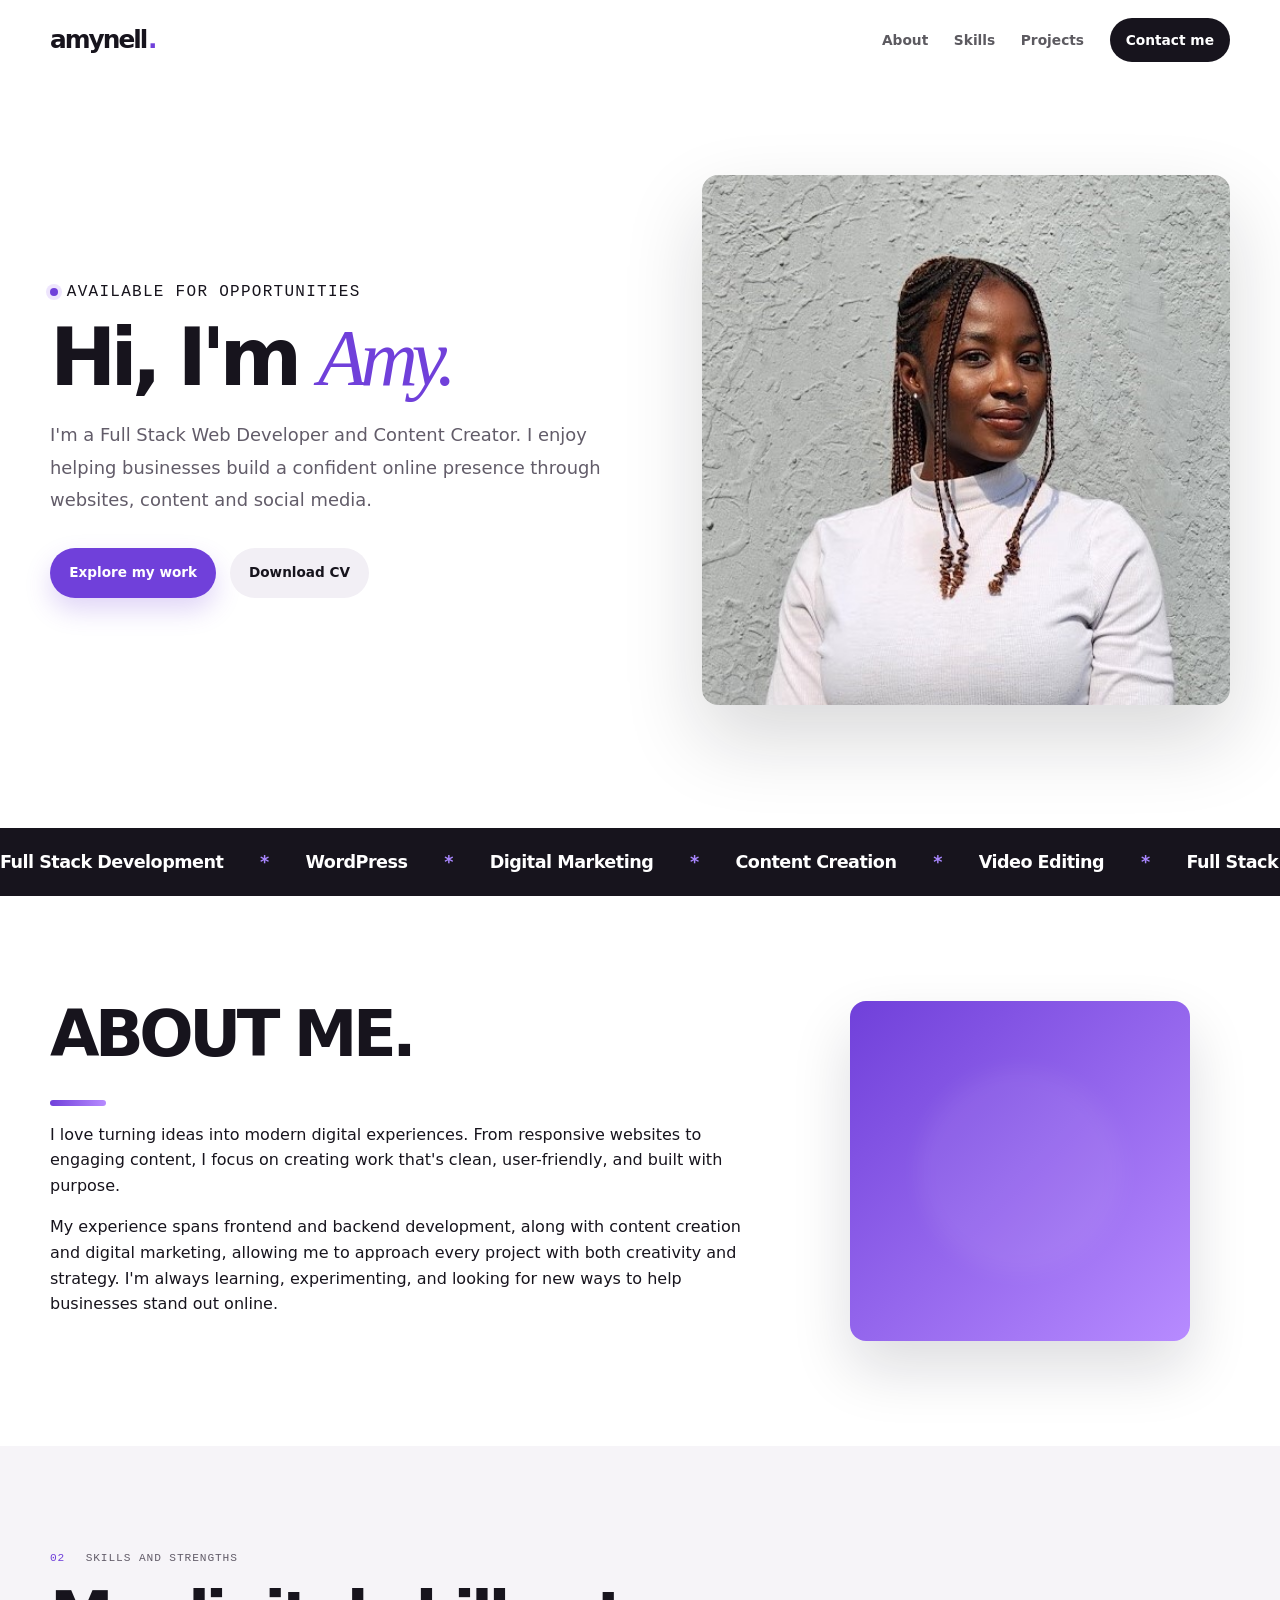
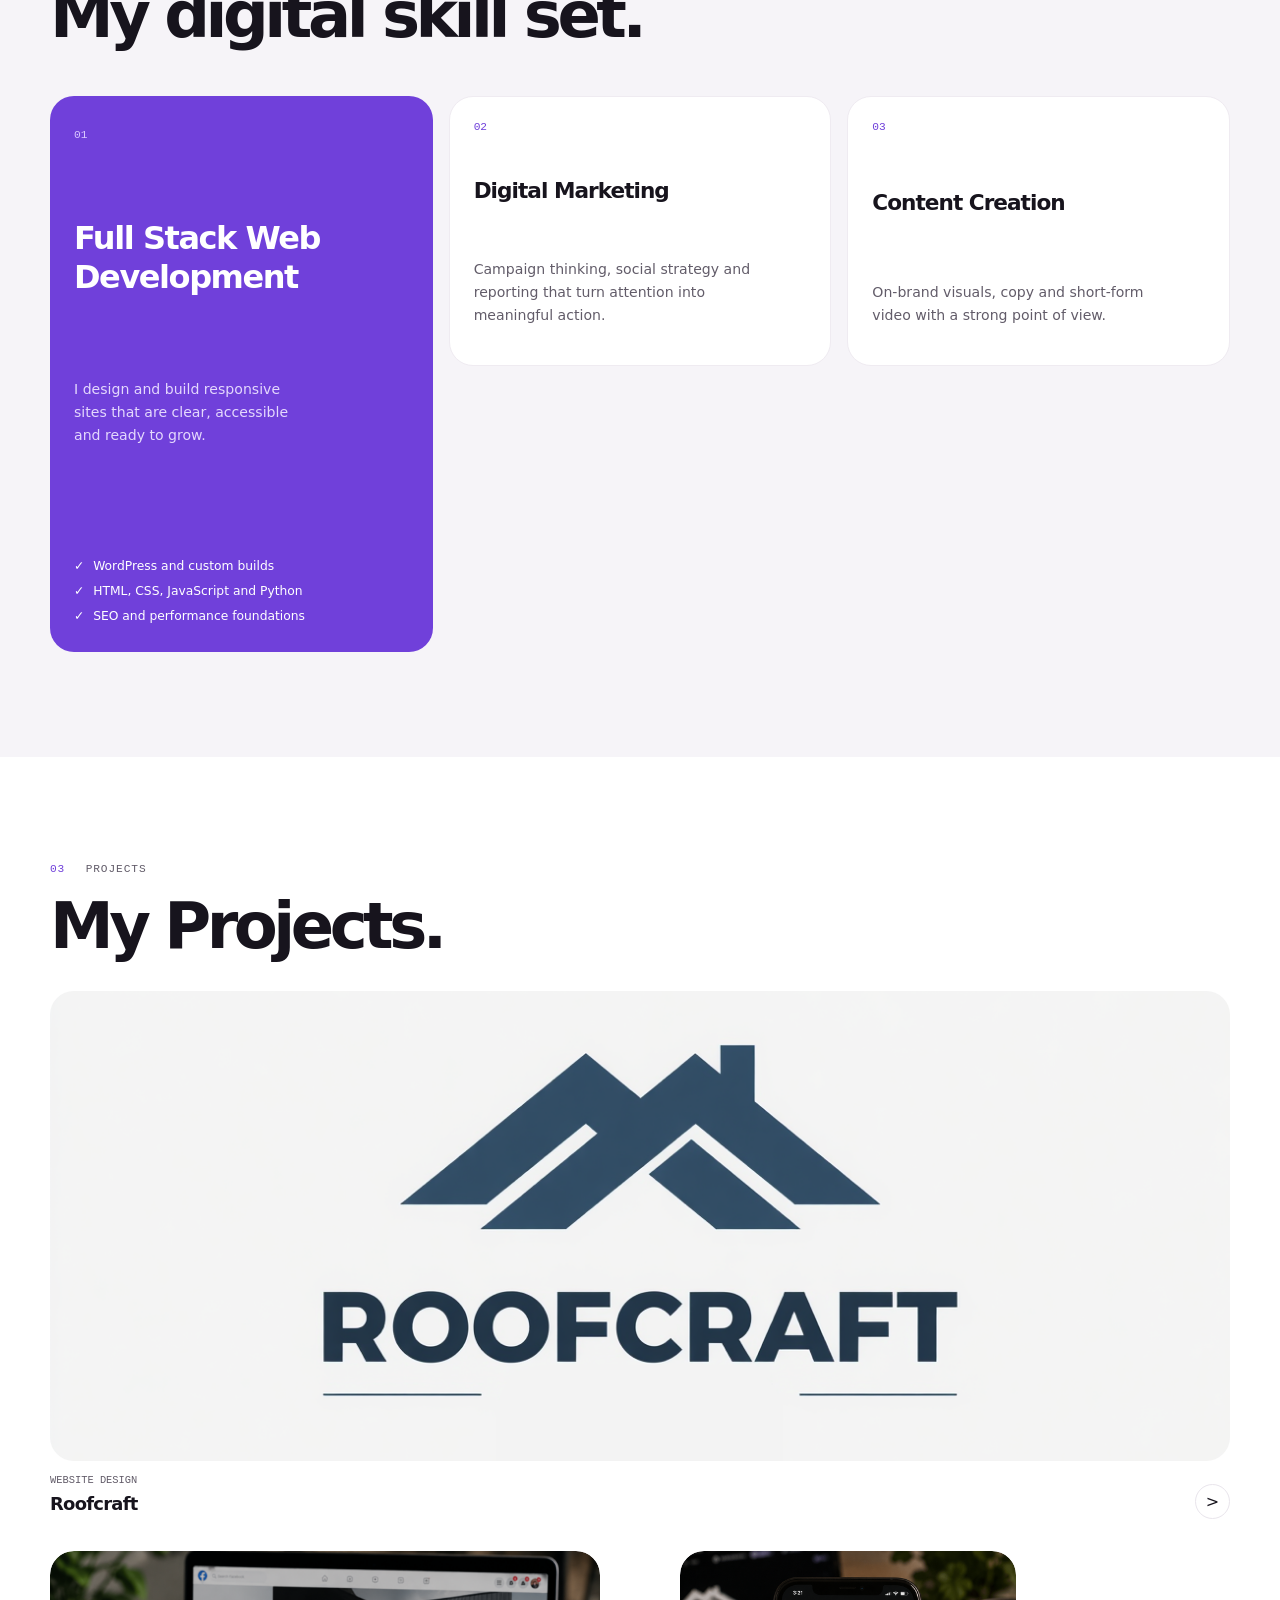
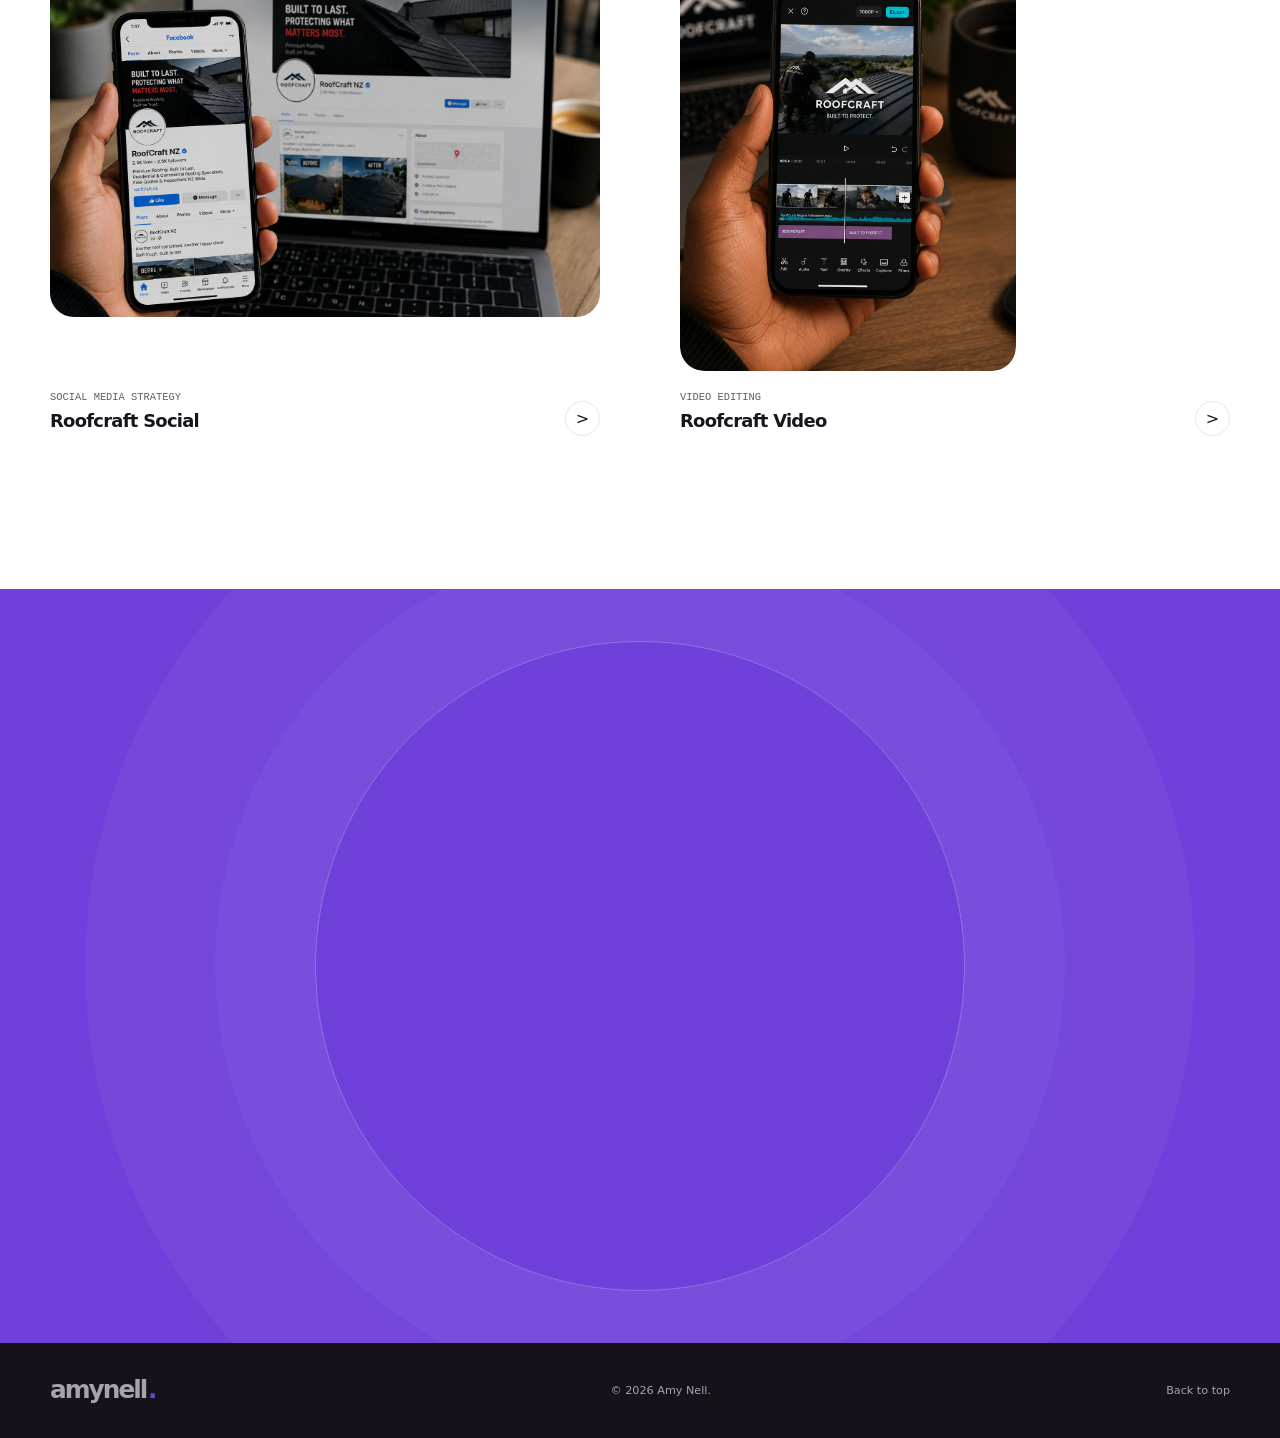
==== index.html @ 843f32f1 "Updated About me" ====
<!DOCTYPE html>
<html lang="en">

<head>
    <meta charset="UTF-8">
    <meta name="viewport" content="width=device-width, initial-scale=1">
    <meta name="description" content="Amy Nell's personal portfolio: full stack web development, content creation and digital marketing.">
    <meta name="author" content="Amy Nell">
    <meta name="theme-color" content="#6246ea">

    <title>Amy Nell | Full Stack Web Developer & Digital Marketer</title>

    <link rel="icon" href="assets/images/favicon.svg" type="image/svg+xml">
    <link rel="stylesheet" href="assets/css/style.css">
    <link rel="stylesheet" href="assets/css/refinements.css">

    <script src="assets/js/app.js" defer></script>
</head>

<body>

    <a class="skip-link" href="#main">Skip to content</a>

    <!-- ================= HEADER ================= -->

    <header class="site-header" data-header>
        <nav class="nav shell" aria-label="Main navigation">

            <a class="brand" href="#top" aria-label="Amy Nell home">
                amynell<span>.</span>
            </a>

            <button class="menu-button"
                type="button"
                aria-expanded="false"
                aria-controls="nav-links"
                data-menu-button>

                <span></span>
                <span></span>
                <span class="sr-only">Open menu</span>
            </button>

            <div class="nav-links" id="nav-links" data-nav-links>
                <a href="#about">About</a>
                <a href="#skills">Skills</a>
                <a href="#work">Projects</a>
                <a href="#contact" class="nav-contact">Contact me</a>
            </div>

        </nav>
    </header>

    <!-- ================= MAIN ================= -->

    <main id="main">

        <!-- Hero -->

        <section class="hero section" id="top">

            <div class="mouse-glow"></div>

            <div class="shell hero-grid">

                <div class="hero-copy reveal">

                    <p class="eyebrow">
                        <span class="status-dot"></span>
                        Available for opportunities
                    </p>

                    <h1>Hi, I'm <em>Amy.</em></h1>

                    <p class="hero-lede">
                        I'm a Full Stack Web Developer and Content Creator.
                        I enjoy helping businesses build a confident online
                        presence through websites, content and social media.
                    </p>

                    <div class="button-row">
                        <a class="button button-primary" href="#work">
                            Explore my work
                        </a>

                        <a class="button button-quiet"
                            href="Amy Nell CV.pdf"
                            download="Amy Nell CV.pdf">
                            Download CV
                        </a>
                    </div>

                </div>

                <div class="hero-animation reveal" aria-label="Portfolio preview">
                    <img
                        src="portfolio pic.jpg"
                        alt="Portfolio preview image"
                        class="hero-image">
                </div>

            </div>

        </section>

        <!-- Marquee -->

        <section class="marquee" aria-label="Skills">

            <div class="marquee-track">
                <span>Full Stack Development</span>
                <b>*</b>

                <span>WordPress</span>
                <b>*</b>

                <span>Digital Marketing</span>
                <b>*</b>

                <span>Content Creation</span>
                <b>*</b>

                <span>Video Editing</span>
                <b>*</b>

                <span>Full Stack Development</span>
                <b>*</b>
            </div>

        </section>

        <!-- About -->

        <section class="section" id="about">

            <div class="shell about-grid">

                <div class="about-content">

                    <h2 class="display reveal">ABOUT ME.</h2>

                    <div class="decorative-divider" aria-hidden="true"></div>

                    <div>

                        <p>
                            I love turning ideas into modern digital experiences. From responsive websites to engaging content, I focus on creating work that's clean, user-friendly, and built with purpose.

                        </p>

                        <p>
                            My experience spans frontend and backend development, along with content creation and digital marketing, allowing me to approach every project with both creativity and strategy. I'm always learning, experimenting, and looking for new ways to help businesses stand out online. 
                        </p>

                    </div>


                </div>

                <div class="about-visual reveal" aria-hidden="true">
                    <div class="about-orb"></div>
                </div>

            </div>

        </section>

        <!-- Skills -->

        <section class="section services-section" id="skills">

            <div class="shell">

                <div class="section-heading reveal">

                    <div class="section-label">
                        <span>02</span>
                        Skills and strengths
                    </div>

                    <h2 class="display">
                        My digital skill set.
                    </h2>

                </div>

                <div class="services-grid">

                    <article class="service-card service-featured reveal">

                        <div>
                            <span class="service-number">01</span>
                            <span class="service-symbol"></span>
                        </div>

                        <h3>Full Stack Web Development</h3>

                        <p>
                            I design and build responsive sites that are clear,
                            accessible and ready to grow.
                        </p>

                        <ul>
                            <li>WordPress and custom builds</li>
                            <li>HTML, CSS, JavaScript and Python</li>
                            <li>SEO and performance foundations</li>
                        </ul>

                    </article>

                    <article class="service-card reveal">

                        <span class="service-number">02</span>

                        <h3>Digital Marketing</h3>

                        <p>
                            Campaign thinking, social strategy and reporting
                            that turn attention into meaningful action.
                        </p>

                    </article>

                    <article class="service-card reveal">

                        <span class="service-number">03</span>

                        <h3>Content Creation</h3>

                        <p>
                            On-brand visuals, copy and short-form video with
                            a strong point of view.
                        </p>

                    </article>

                </div>

            </div>

        </section>

        <!-- Projects -->

        <section class="section work-section" id="work">

            <div class="shell">

                <div class="section-heading split reveal">

                    <div>

                        <div class="section-label">
                            <span>03</span>
                            Projects
                        </div>

                        <h2 class="display">
                            My Projects.
                        </h2>

                <div class="projects-grid">

                    <!-- Project 1 -->

                    <article class="project-card project-large reveal">

                        <a class="project-visual"
                            href="projects/wordpress-business-website.html">

                            <img
                                src="assets/images/RoofCraft-Logo.png"
                                alt="Roofcraft project preview showing the website concept">

                        </a>

                        <div class="project-meta">

                            <div>
                                <p>Website design</p>
                                <h3>Roofcraft</h3>
                            </div>

                            <a
                                href="https://roofcraft-nz.vercel.app"
                                target="_blank"
                                rel="noopener noreferrer"
                                aria-label="View Roofcraft project">
                                >
                            </a>

                        </div>

                    </article>

                    <!-- Project 2 -->

                    <article class="project-card project-card--tall reveal">

                        <a class="project-visual"
                            href="projects/social-media-showcase.html">

                            <img
                                src="assets/images/RoofCraft-fb-ph-lap.png"
                                alt="Roofcraft social media campaign mockups">

                        </a>

                        <div class="project-meta">

                            <div>
                                <p>Social media strategy</p>
                                <h3>Roofcraft Social</h3>
                            </div>

                            <a
                                href="projects/social-media-showcase.html"
                                aria-label="View Roofcraft social project">
                                >
                            </a>

                        </div>

                    </article>

                    <!-- Project 3 -->

                    <article class="project-card project-card--tall reveal">

                        <a class="project-visual"
                            href="projects/video-editing-portfolio.html">

                            <img
                                src="assets/images/roofcraft-capcut-phone.png"
                                alt="Roofcraft video editing showcase">

                        </a>

                        <div class="project-meta">

                            <div>
                                <p>Video editing</p>
                                <h3>Roofcraft Video</h3>
                            </div>

                            <a
                                href="projects/video-editing-portfolio.html"
                                aria-label="View Roofcraft video project">
                                >
                            </a>

                        </div>

                    </article>

                </div>

            </div>

        </section>

        <!-- Contact -->

        <section class="contact-section section" id="contact">

            <div class="contact-orb"></div>

            <div class="shell contact-inner reveal">

                <p class="eyebrow light">
                    <span class="status-dot"></span>
                    Available for work
                </p>

                <h2>
                    Let's make<br>
                    something useful.
                </h2>

                <p>
                    I'm open to full stack development, digital marketing,
                    content and AI-focused opportunities.
                </p>

                <a class="button button-white"
                    href="mailto:amynell711@gmail.com">
                    amynell711@gmail.com
                </a>

            </div>

        </section>

    </main>

    <!-- ================= FOOTER ================= -->

    <footer class="footer">

        <div class="shell">

            <a class="brand" href="#top">
                amynell<span>.</span>
            </a>

            <p>
                &copy; <span data-year></span> Amy Nell.
            </p>

            <a href="#top">
                Back to top
            </a>

        </div>

    </footer>

</body>

</html>
---- assets/css/style.css ----
/* System font stack avoids a render-blocking third-party font request. */
:root{--ink:#151319;--muted:#68636d;--paper:#fff;--wash:#f6f4f8;--purple:#7c3aed;--purple-dark:#5f20cd;--line:#e9e5ec;--radius:1.5rem;--shell:min(1180px,calc(100% - 40px));--ease:cubic-bezier(.2,.7,.2,1)}*{box-sizing:border-box}html{scroll-behavior:smooth}body{margin:0;background:var(--paper);color:var(--ink);font-family:Manrope,Arial,sans-serif;font-size:16px;line-height:1.6}a{color:inherit;text-decoration:none}button{font:inherit}.sr-only{position:absolute;width:1px;height:1px;padding:0;margin:-1px;overflow:hidden;clip:rect(0,0,0,0);white-space:nowrap;border:0}.shell{width:var(--shell);margin:auto}.skip-link{position:fixed;z-index:100;top:-4rem;left:1rem;padding:.75rem 1rem;background:var(--ink);color:#fff;border-radius:.5rem}.skip-link:focus{top:1rem}.site-header{position:fixed;z-index:20;top:0;width:100%;transition:.3s var(--ease)}.site-header.scrolled{background:rgb(255 255 255 / .78);backdrop-filter:blur(16px);border-bottom:1px solid rgb(21 19 25 / .06)}.nav{height:80px;display:flex;align-items:center;justify-content:space-between}.brand{font-weight:800;letter-spacing:-.08em;font-size:1.55rem;text-transform:none}.brand span{color:var(--purple);font-size:1.55rem;display:inline-block;vertical-align:middle;transform:translateY(-.05em);margin-left:.1rem}.nav-links{display:flex;align-items:center;gap:1.6rem;font-size:.86rem;font-weight:700}.nav-links>a:not(.nav-contact){opacity:.7}.nav-contact{background:var(--ink);color:#fff;padding:.68rem 1rem;border-radius:99px}.menu-button{display:none}.section{padding:105px 0}.hero{position:relative;overflow:hidden;min-height:790px;display:grid;align-items:center;padding-top:120px}.eyebrow{font-size:.95rem}.hero-grid{position:relative;z-index:1;display:grid;grid-template-columns:1.08fr .92fr;gap:2rem;align-items:center}.hero-animation{position:relative;display:grid;place-items:center;min-height:520px}.hero-image{width:100%;height:100%;max-width:560px;min-height:420px;border-radius:1rem;object-fit:cover;box-shadow:0 34px 80px rgb(21 19 25 / .16)}.anim-stage{position:relative;width:100%;max-width:540px;height:100%;min-height:420px;display:grid;place-items:center;overflow:hidden}.anim-path{position:absolute;inset:0;margin:1rem;border:1px dashed rgba(124,58,237,.24);border-radius:999px;transform:rotate(-6deg)}.anim-circle{position:absolute;border-radius:50%;border:2px solid rgba(124,58,237,.35);box-shadow:0 0 0 8px rgb(124 58 237 / .06);animation:float 6s ease-in-out infinite}.anim-circle-1{width:140px;height:140px;top:12%;left:10%;animation-delay:0s}.anim-circle-2{width:100px;height:100px;bottom:12%;right:14%;animation-delay:1s}.anim-circle-3{width:72px;height:72px;top:18%;right:24%;animation-delay:1.8s}.anim-label{position:relative;padding:1.5rem 2rem;background:rgb(255 255 255 /.88);backdrop-filter:blur(14px);border-radius:1.5rem;box-shadow:0 24px 60px rgb(21 19 25 / .08);font-size:1rem;font-weight:700;text-align:center;max-width:380px}@keyframes float{0%,100%{transform:translateY(0)}50%{transform:translateY(-16px)}}.eyebrow,.section-label{margin:0 0 1rem;font:500 .7rem/1.3 'DM Mono',monospace;letter-spacing:.08em;text-transform:uppercase}.eyebrow{display:flex;align-items:center;gap:.55rem;font-size:1rem}.status-dot{display:inline-block;width:.5rem;height:.5rem;border-radius:99px;background:var(--purple);box-shadow:0 0 0 4px rgb(124 58 237 / .13)}h1,h2,h3,p{margin-top:0}h1{max-width:720px;margin-bottom:1.4rem;font-size:clamp(3.25rem,6.2vw,6.35rem);line-height:.99;letter-spacing:-.075em}h1 em{font-family:Georgia,serif;font-weight:400;color:var(--purple)}.hero-lede{max-width:570px;color:var(--muted);font-size:1.07rem;line-height:1.8}h1,h2,h3,p{margin-top:0}h1{max-width:720px;margin-bottom:1.4rem;font-size:clamp(3.25rem,6.2vw,6.35rem);line-height:.99;letter-spacing:-.075em}h1 em{font-family:Georgia,serif;font-weight:400;color:var(--purple)}.hero-lede{max-width:570px;color:var(--muted);font-size:1.07rem;line-height:1.8}.button-row{display:flex;flex-wrap:wrap;gap:.85rem;margin-top:2rem}.button{display:inline-flex;align-items:center;gap:1rem;border-radius:99px;padding:.88rem 1.2rem;font-weight:800;font-size:.85rem;transition:transform .25s var(--ease),background .25s}.button:hover{transform:translateY(-3px)}.button span{font-size:1.15rem}.button-primary{color:#fff;background:var(--purple);box-shadow:0 12px 26px rgb(124 58 237 / .22)}.button-primary:hover{background:var(--purple-dark)}.button-quiet{background:#f2eff5}.hero-proof{display:flex;gap:2.4rem;margin:4rem 0 0}.hero-proof div{display:grid;gap:.15rem}.hero-proof dt{font-size:1.45rem;font-weight:800;letter-spacing:-.08em}.hero-proof dd{margin:0;color:var(--muted);font-size:.7rem}.hero-art{height:520px;position:relative}.hero-disc{position:absolute;left:16%;top:9%;width:310px;height:310px;display:grid;place-items:center;border-radius:50%;background:radial-gradient(circle at 31% 27%,#b79aff,#7c3aed 55%,#541fc5);box-shadow:inset -20px -25px 50px rgb(46 10 127 /.3),0 35px 65px rgb(90 38 190 /.25);transform:rotate(-12deg)}.hero-disc:before{content:"";position:absolute;inset:16px;border:1px solid rgb(255 255 255/.35);border-radius:50%}.hero-disc span{font:bold 4.7rem/1 Georgia,serif;color:#fff}.hero-ring{position:absolute;left:4%;top:1%;width:390px;height:390px;border:1px solid rgb(124 58 237/.26);border-radius:50%}.orbit-dot{position:absolute;left:8%;top:35%;height:15px;width:15px;border-radius:50%;background:var(--ink)}.hero-card{position:absolute;z-index:2;padding:1.1rem 1.25rem;border:1px solid rgb(255 255 255/.7);border-radius:1rem;background:rgb(255 255 255/.62);backdrop-filter:blur(15px);box-shadow:0 18px 45px rgb(46 18 76/.13)}.hero-card strong,.hero-card small{display:block}.hero-card strong{font-size:.85rem;margin-top:.6rem}.hero-card small{font-size:.7rem;color:var(--muted)}.card-top{right:1%;top:17%}.card-bottom{left:2%;bottom:15%}.icon-chip{display:grid;place-items:center;width:28px;height:28px;border-radius:50%;background:var(--purple);color:#fff}.mini-chart{height:26px;display:flex;align-items:end;gap:3px}.mini-chart i{width:5px;background:var(--purple);border-radius:2px}.mini-chart i:nth-child(1){height:35%}.mini-chart i:nth-child(2){height:65%}.mini-chart i:nth-child(3){height:52%}.mini-chart i:nth-child(4){height:100%}.mini-chart i:nth-child(5){height:82%}.orb-one,.orb-two{position:absolute;border-radius:50%;filter:blur(5px);opacity:.55}.orb-one{right:-200px;top:80px;width:500px;height:500px;background:#e9ddff}.orb-two{left:-180px;bottom:10px;width:350px;height:350px;background:#f0ebff}.scroll-note{position:absolute;bottom:28px;left:calc((100% - var(--shell))/2);display:flex;align-items:center;gap:.6rem;color:var(--muted);font:.67rem 'DM Mono',monospace;text-transform:uppercase}.scroll-note span{display:block;width:36px;height:1px;background:var(--ink)}.marquee{overflow:hidden;background:var(--ink);color:#fff;padding:1.25rem 0;white-space:nowrap}.marquee-track{display:flex;align-items:center;gap:2.3rem;width:max-content;animation:marquee 24s linear infinite;font-size:1.1rem;font-weight:700;letter-spacing:-.03em}.marquee b{color:#a987ff}@keyframes marquee{to{transform:translateX(-50%)}}.section-label{color:var(--muted)}.section-label span{color:var(--purple);margin-right:.8rem}.about-grid{display:grid;grid-template-columns:1fr 2.1fr;gap:2rem}.display{font-size:clamp(2.6rem,5vw,4.8rem);line-height:1.04;letter-spacing:-.07em;margin-bottom:2rem}.about-columns{display:grid;grid-template-columns:1fr 1fr;gap:2.5rem;color:var(--muted);max-width:730px}.text-link{display:inline-flex;gap:.7rem;align-items:center;margin-top:1.4rem;font-size:.86rem;font-weight:800}.text-link span{color:var(--purple);font-size:1.2rem}.services-section{background:var(--wash)}.section-heading{max-width:790px;margin-bottom:3rem}.section-heading>p{max-width:510px;color:var(--muted)}.split{display:flex;max-width:none;justify-content:space-between;align-items:end}.split>p{margin-bottom:2rem}.services-grid{display:grid;grid-template-columns:repeat(3,1fr);gap:1rem}.service-card{min-height:270px;display:flex;flex-direction:column;justify-content:space-between;padding:1.5rem;border-radius:var(--radius);background:#fff;border:1px solid #efebf1;transition:transform .3s var(--ease),box-shadow .3s}.service-card:hover{transform:translateY(-6px);box-shadow:0 22px 35px rgb(30 20 40/.08)}.service-card h3{font-size:1.35rem;line-height:1.2;letter-spacing:-.045em;margin-bottom:.5rem}.service-card p{font-size:.88rem;color:var(--muted);line-height:1.65}.service-number{font:500 .7rem 'DM Mono',monospace;color:var(--purple)}.service-card a{margin-top:auto;font-size:.8rem;font-weight:800}.service-card a span{color:var(--purple);font-size:1rem;margin-left:.35rem}.service-featured{grid-row:span 2;grid-column:span 1;min-height:556px;background:var(--purple);color:#fff;border:0}.service-featured .service-number{color:#d9c6ff}.service-featured .service-symbol{float:right;font-size:2rem}.service-featured h3{font-size:2rem}.service-featured p{color:#e4d8fd}.service-featured ul{padding:0;margin:1.2rem 0 0;list-style:none;font-size:.77rem;line-height:2}.service-featured li:before{content:"✓";margin-right:.55rem}.work-section{overflow:hidden}.projects-grid{display:grid;grid-template-columns:1fr 1fr;gap:3rem 1.2rem}.project-large{grid-column:span 2}.project-visual{height:330px;overflow:hidden;border-radius:var(--radius);position:relative;background:var(--wash)}.project-large .project-visual{height:470px}.project-visual img{width:100%;height:100%;display:block;object-fit:cover;object-position:center;background:var(--wash)}.visual-web{display:grid;place-items:center;background:#d8e7d6}.browser{width:70%;height:70%;border:7px solid #fff;border-radius:.6rem;background:#f9f3e8;box-shadow:0 20px 50px rgb(45 57 44/.2);overflow:hidden}.browser-bar{height:26px;padding:8px;background:#f0e8d9}.browser-bar i{display:inline-block;width:6px;height:6px;margin-right:4px;border-radius:50%;background:#c3bbae}.browser-body{height:calc(100% - 26px);padding:clamp(1rem,3vw,2.5rem);background:linear-gradient(115deg,#345039 0 48%,#e6bc75 48%);color:#fff}.browser-body b{font-size:1.4rem}.browser-body span{display:block;max-width:300px;margin-top:13%;font:clamp(1.3rem,3vw,3.2rem)/.96 Georgia,serif}.browser-body button{margin-top:1.2rem;padding:.5rem .8rem;border:0;border-radius:99px;background:#fff;color:#345039;font-size:.6rem;font-weight:700}.visual-social{background:#f1d9ff}.post{position:absolute;display:grid;place-items:center;font-weight:800;line-height:.8;letter-spacing:-.08em}.post-a{left:18%;top:17%;height:66%;width:30%;background:#6d28d9;color:#fff;font-size:clamp(1.3rem,3vw,2.6rem);transform:rotate(-8deg)}.post-b{left:48%;top:10%;height:57%;width:31%;background:#ffe8bb;color:#351466;font:clamp(1.2rem,2.6vw,2.3rem)/.85 Georgia,serif;transform:rotate(9deg)}.post-b small{font:500 .5rem Manrope}.post-c{left:38%;bottom:-8%;height:46%;width:27%;border-radius:50%;background:#231047;color:#e5c2ff;font-size:4rem}.visual-ai{padding:2.5rem;background:#e8e1fc}.flow{display:flex;align-items:center;gap:.45rem;position:absolute;top:2.3rem;left:2rem}.flow span{padding:.4rem .6rem;border-radius:.45rem;background:#fff;color:#553294;font:500 .55rem 'DM Mono',monospace;box-shadow:0 7px 15px rgb(59 30 116/.1)}.flow i{width:12px;height:1px;background:#7c3aed}.visual-ai>b{position:absolute;bottom:2rem;left:2rem;font-size:clamp(1.45rem,3vw,2.7rem);letter-spacing:-.075em;line-height:1.02}.visual-video{background:#1e1428;padding:1.5rem}.video-frame{height:100%;display:grid;place-items:center;position:relative;overflow:hidden;background:linear-gradient(135deg,#df5b91,#542bc3);color:#fff}.video-frame:before{content:"";position:absolute;width:200%;height:40%;background:rgb(255 255 255/.2);transform:rotate(-38deg)}.video-frame b{position:relative;text-align:center;font-size:clamp(1.5rem,3.6vw,3.7rem);line-height:.85;letter-spacing:-.09em}.video-frame span{position:absolute;top:1rem;left:1rem;font:.6rem 'DM Mono',monospace}.video-frame i{position:absolute;bottom:1rem;right:1rem;font-style:normal;width:36px;height:36px;display:grid;place-items:center;border:1px solid #fff;border-radius:50%;font-size:.8rem}.project-meta{display:flex;justify-content:space-between;align-items:end;margin-top:.8rem}.project-meta p{margin:0;color:var(--muted);font:.65rem 'DM Mono',monospace;text-transform:uppercase}.project-meta h3{margin:.25rem 0 0;font-size:1.05rem;letter-spacing:-.04em}.project-meta>a{display:grid;place-items:center;width:35px;height:35px;border:1px solid var(--line);border-radius:50%;transition:.25s}.project-card:hover .project-meta>a{background:var(--purple);color:#fff;border-color:var(--purple)}.skills-section{background:#19161e;color:#fff}.skills-section .section-label{color:#aaa2b2}.skills-list{border-top:1px solid #3b3643}.skills-list>div{display:grid;grid-template-columns:180px 1fr;padding:1.25rem 0;border-bottom:1px solid #3b3643}.skills-list h3{margin:0;font-size:.85rem}.skills-list p{margin:0;color:#bbb4c3;font-size:.95rem}.quote-grid{display:grid;grid-template-columns:1.35fr 1fr;gap:1rem}.quote-card{margin:0;padding:2rem;border:1px solid var(--line);border-radius:var(--radius);display:flex;flex-direction:column;justify-content:space-between;min-height:270px}.quote-card blockquote{margin:0;font-size:1.12rem;line-height:1.5;letter-spacing:-.035em}.quote-main{background:#f0eaff;border:0}.quote-main blockquote{font-size:1.55rem}.quote-card figcaption{display:flex;align-items:center;gap:.7rem;margin-top:1.7rem}.avatar{display:grid;place-items:center;width:34px;height:34px;border-radius:50%;background:#1d1b20;color:#fff;font-weight:800;font-size:.75rem}.avatar-purple{background:var(--purple)}figcaption strong,figcaption small{display:block;font-size:.7rem}figcaption small{color:var(--muted)}.placeholder-note{color:var(--muted);font-size:.7rem;margin-top:1rem}.contact-section{position:relative;overflow:hidden;background:var(--purple);color:#fff;text-align:center;padding:120px 0}.contact-inner{position:relative;z-index:1;max-width:730px}.contact-inner .eyebrow{justify-content:center}.contact-inner .status-dot{background:#fff;box-shadow:0 0 0 4px rgb(255 255 255/.16)}.contact-inner h2{font-size:clamp(3.4rem,7vw,6.6rem);line-height:.94;letter-spacing:-.08em;margin:1.3rem 0}.contact-inner>p:not(.eyebrow){max-width:490px;margin:0 auto 1.8rem;color:#e9ddff}.button-white{background:#fff;color:var(--purple)}.contact-links{display:flex;justify-content:center;gap:1.2rem;margin-top:2rem;font-size:.75rem;font-weight:700}.contact-orb{position:absolute;left:50%;top:50%;transform:translate(-50%,-50%);height:650px;width:650px;border:1px solid rgb(255 255 255/.25);border-radius:50%;box-shadow:0 0 0 100px rgb(255 255 255/.04),0 0 0 230px rgb(255 255 255/.035)}.footer{padding:1.7rem 0;background:#151319;color:#a9a2ae;font-size:.7rem}.footer .shell{display:flex;align-items:center;justify-content:space-between}.footer .brand{color:#fff}.footer p{margin:0}.reveal{opacity:0;transform:translateY(20px);transition:opacity .7s var(--ease),transform .7s var(--ease)}.reveal.is-visible{opacity:1;transform:none}@media(max-width:760px){.nav{height:68px}.menu-button{display:grid;gap:5px;border:0;background:none;padding:.5rem}.menu-button span:not(.sr-only){display:block;width:22px;height:1.5px;background:var(--ink)}.nav-links{display:none;position:absolute;top:60px;left:20px;right:20px;padding:1rem;border:1px solid var(--line);border-radius:1rem;background:rgb(255 255 255/.97);box-shadow:0 16px 30px rgb(20 15 28/.1);align-items:stretch;gap:.3rem}.nav-links.open{display:flex;flex-direction:column}.nav-links a{padding:.7rem}.nav-contact{text-align:center}.hero{min-height:auto;padding:135px 0 85px}.hero-grid,.about-grid{grid-template-columns:1fr}.hero-art{height:370px;margin-top:-10px}.hero-disc{width:235px;height:235px;left:18%;top:15%}.hero-disc span{font-size:3.6rem}.hero-ring{width:295px;height:295px;left:5%;top:6%}.card-top{right:0;top:12%}.card-bottom{bottom:4%}.hero-proof{margin-top:2.8rem;gap:1.3rem}.scroll-note{display:none}.section{padding:75px 0}.about-columns{grid-template-columns:1fr;gap:0}.services-grid{grid-template-columns:1fr}.service-featured{grid-row:auto;min-height:390px}.split{display:block}.projects-grid{grid-template-columns:1fr;gap:2.5rem}.project-large{grid-column:auto}.project-large .project-visual,.project-visual{height:280px}.browser{width:84%;height:75%}.skills-list>div{grid-template-columns:1fr;gap:.45rem}.quote-grid{grid-template-columns:1fr}.footer .shell{gap:1rem;flex-wrap:wrap}.footer p{order:3;width:100%}}@media(prefers-reduced-motion:reduce){html{scroll-behavior:auto}.reveal{opacity:1;transform:none;transition:none}.marquee-track{animation:none}}
---- assets/css/refinements.css ----
/* Senior UX refinement layer: resilient loading, clearer focus, and high-density ressonsiveness. */
:root{--ink:#17141d;--muted:#625c69;--purple:#7040da;--purple-dark:#5e2bc6;--focus:#4d1db0}
body{font-family:Inter,ui-sans-serif,system-ui,-apple-system,BlinkMacSystemFont,"Segoe UI",sans-serif;-webkit-font-smoothing:antialiased;text-rendering:optimizeLegibility}
.eyebrow,.section-label,.service-number,.project-meta p,.scroll-note,.hero-proof dd{font-family:"SFMono-Regular",Consolas,"Liberation Mono",monospace}
::selection{background:#ded0ff;color:#20103f}a:focus-visible,button:focus-visible{outline:3px solid var(--focus);outline-offset:4px}.nav-links>a{min-height:40px;display:inline-flex;align-items:center}.button{min-height:48px;justify-content:center}.button-primary{box-shadow:0 12px 26px rgb(112 64 218 / .22)}
.hero{min-height:clamp(700px,92vh,850px)}.hero-copy{padding-block:1rem}.hero-lede{font-size:clamp(1rem,1.4vw,1.13rem);max-width:590px}.hero-proof{padding-top:.45rem;border-top:1px solid rgb(21 19 25 / .09)}.hero-proof dt{font-variant-numeric:tabular-nums}.section-heading .display{max-width:840px}.section-heading.split{gap:2rem}.section-heading.split>p{font-size:.95rem;line-height:1.7}
.project-card{min-width:0}.project-visual{isolation:isolate}.project-visual:focus-visible{outline:3px solid var(--focus);outline-offset:5px}.project-meta h3{font-size:1.12rem}.service-card{min-width:0}.service-card p{max-width:31ch}.service-featured p{max-width:25ch}.about-columns p{font-size:1.02rem;line-height:1.8}.skills-list>div{transition:background .25s var(--ease),padding .25s var(--ease)}.skills-list>div:hover{padding-inline:1rem;background:rgb(255 255 255 /.04)}
.project-visual{display:block;cursor:pointer;text-decoration:none}.image-slot{position:absolute;inset:1.2rem;display:flex;flex-direction:column;align-items:center;justify-content:center;gap:.45rem;padding:1rem;border:1.5px dashed rgb(21 19 25 /.32);border-radius:calc(var(--radius) - .55rem);background:rgb(255 255 255 /.18);color:var(--ink);text-align:center;transition:background .25s var(--ease),border-color .25s var(--ease)}.image-slot b{font-size:clamp(1rem,2vw,1.3rem);letter-spacing:-.04em}.image-slot small{max-width:32ch;font-size:.72rem;line-height:1.45;opacity:.72}.project-visual:hover .image-slot{background:rgb(255 255 255 /.42);border-color:var(--purple)}.visual-video .image-slot{color:#fff;border-color:rgb(255 255 255 /.55);background:rgb(255 255 255 /.08)}.visual-video:hover .image-slot{background:rgb(255 255 255 /.15)}
.quote-card{transition:transform .25s var(--ease),box-shadow .25s var(--ease)}.quote-card:hover{transform:translateY(-4px);box-shadow:0 18px 36px rgb(31 22 41 /.08)}.contact-section{padding-block:clamp(105px,12vw,165px)}.contact-inner>p:not(.eyebrow){font-size:1.04rem}.footer a:hover,.text-link:hover{color:var(--purple)}
.js .reveal{opacity:0;transform:translateY(20px)}.js .reveal.is-visible{opacity:1;transform:none}@media (hover:none){.service-card:hover,.quote-card:hover,.button:hover{transform:none}.skills-list>div:hover{padding-inline:0;background:transparent}}@media(max-width:760px){.hero{min-height:auto;padding-top:112px}.hero-copy{padding-block:0}.hero-lede{font-size:1rem}.hero-proof{gap:0;justify-content:space-between}.hero-proof div{min-width:30%}.hero-art{margin-top:8px}.section-heading.split{gap:0}.section-heading.split>p{margin-bottom:0}.about-columns p{font-size:.98rem}.project-meta h3{font-size:1rem}.contact-links a{padding:.5rem}.footer{padding-block:2rem}}

/* About section layout and readability improvements */
.about-grid{display:grid;grid-template-columns:1fr 420px;gap:2.5rem;align-items:start}
.about-grid .section-label{max-width:none;text-align:left}
.about-content{max-width:760px}
@media (max-width:900px){
	.about-grid{grid-template-columns:1fr}
	.about-content{max-width:none}
}

/* About visual (right column) */
.about-visual{display:flex;align-items:center;justify-content:center}
.about-orb{width:340px;height:340px;border-radius:1rem;background:linear-gradient(135deg,var(--purple),#b78bff);box-shadow:0 28px 60px rgba(17,12,36,.14);position:relative;animation:aboutFloat 6s ease-in-out infinite}
.about-orb::after{content:'';position:absolute;inset:20%;border-radius:50%;background:rgba(255,255,255,.06);filter:blur(10px)}
@keyframes aboutFloat{0%,100%{transform:translateY(0)}50%{transform:translateY(-14px)}}

/* Small animated divider next to the ABOUT heading */
.decorative-divider{width:56px;height:6px;border-radius:999px;background:linear-gradient(90deg,var(--purple),#b78bff);margin:.6rem 0 1rem 0;animation:dividerSlide 2.8s ease-in-out infinite}
@keyframes dividerSlide{0%{transform:translateX(-6px);opacity:.85}50%{transform:translateX(6px);opacity:1}100%{transform:translateX(-6px);opacity:.85}}

/* Vertical accent bar beside the about paragraph */
.about-columns{position:relative;padding-left:1.25rem}
.about-columns::before{content:'';position:absolute;left:0;top:.5rem;bottom:.5rem;width:6px;border-radius:3px;background:linear-gradient(180deg,var(--purple),var(--purple-dark));box-shadow:0 8px 18px rgba(124,58,237,.12);animation:accentPulse 3.6s ease-in-out infinite}
@keyframes accentPulse{0%{opacity:.85;transform:scaleY(.98)}50%{opacity:1;transform:scaleY(1.02)}100%{opacity:.85;transform:scaleY(.98)}}

@media(max-width:900px){
	.decorative-divider{display:none}
	.about-columns{padding-left:0}
	.about-columns::before{display:none}
}

/* Footer brand is now in markup; no override needed */
.footer .brand{color:inherit}

.project-card--tall .project-visual {
    min-height: 420px;
    height: 400px;
    display: flex;
    align-items: center;
    justify-content: center;
    overflow: hidden;
}

.project-card--tall .project-visual img {
    width: 100%;
    height: 100%;
    object-fit: contain;
}

.projects-grid {
    gap: 2rem 5em;
}

.project-card--tall {
    overflow: hidden;
  
}

.project-card--tall .project-visual {
    display: inline-block;
    width: fit-content;
    max-width: 100%;
    overflow: hidden;
    border-radius: 1.5rem;
    background: transparent;
    line-height: 0;
    padding: 0;
}

.project-card--tall .project-visual img {
    display: block;
    width: auto;
    height: auto;
    max-width: 100%;
    max-height: 100%;
    object-fit: contain;
    border-radius: 1.5rem;
}
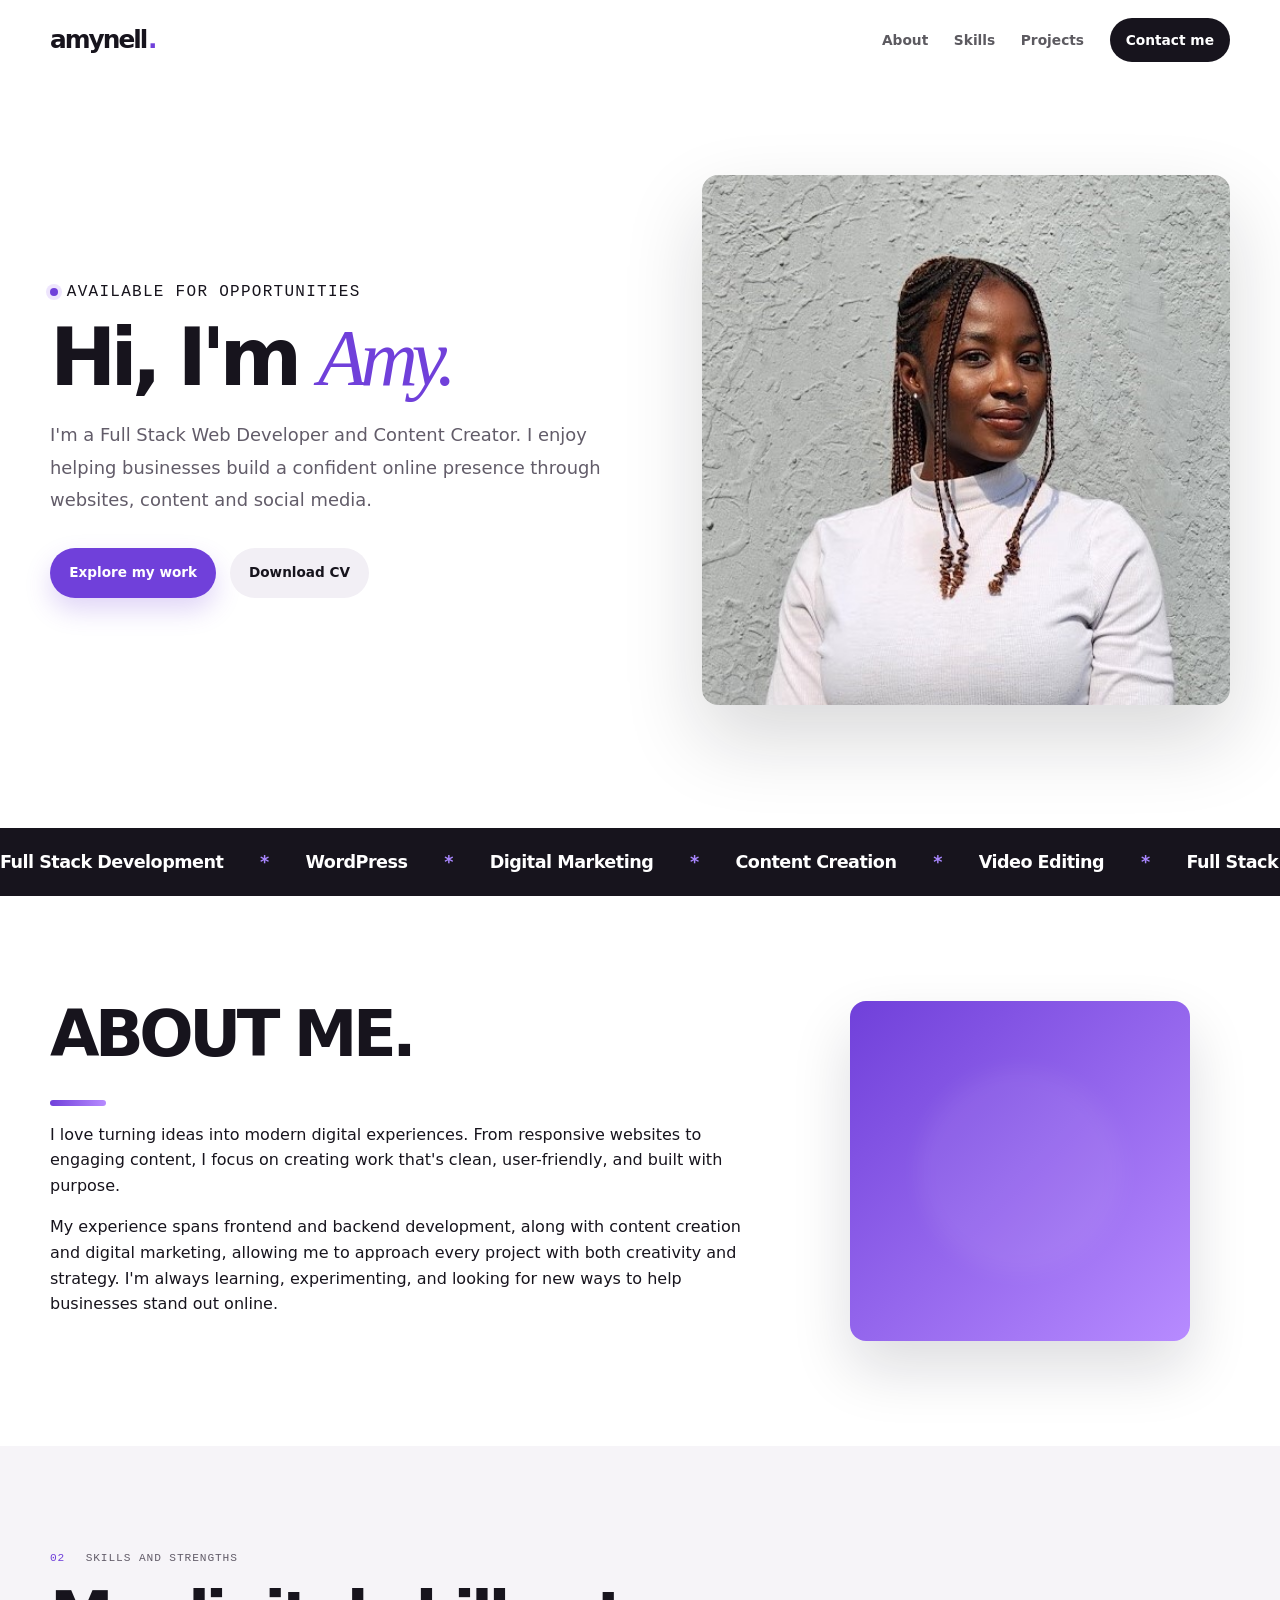
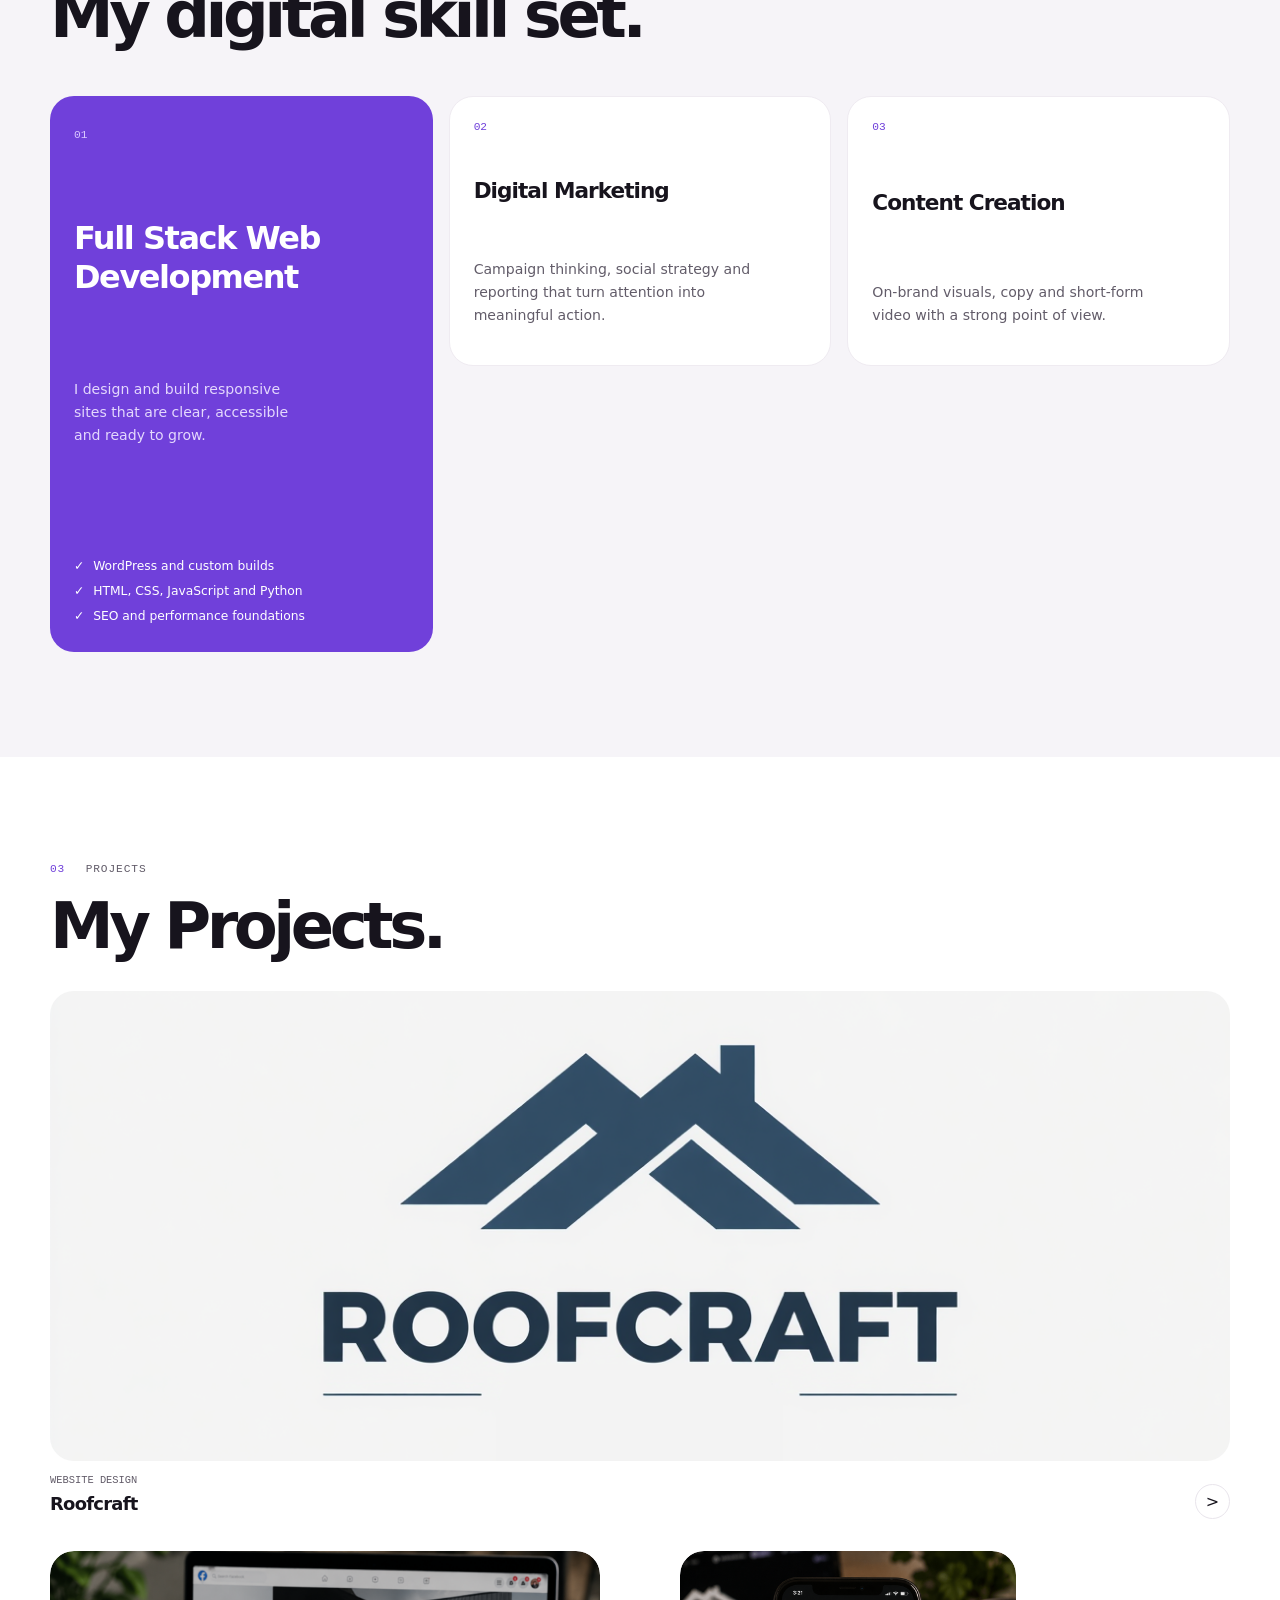
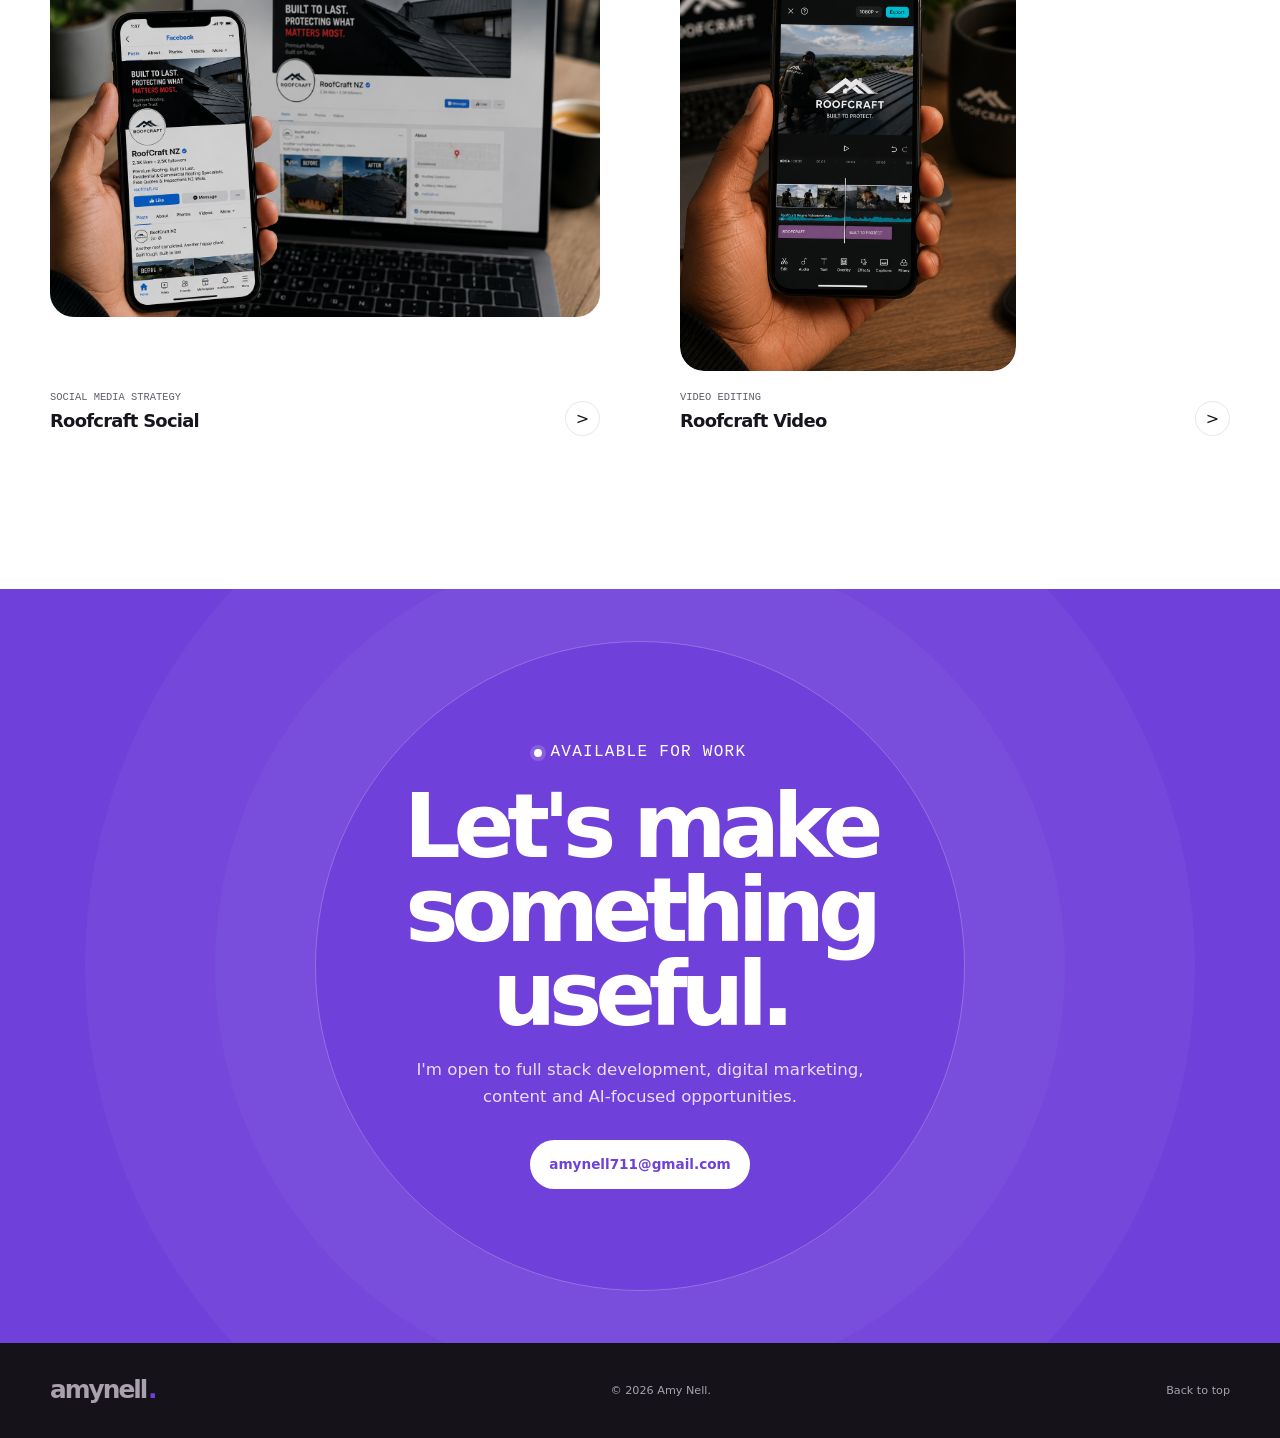
==== commit ad9c7ea2: "updated video" ====
--- a/index.html
+++ b/index.html
@@ -84,7 +84,7 @@
                         </a>
 
                         <a class="button button-quiet"
-                            href="Amy Nell CV.pdf"
+                            href="AmyNell CV.pdf"
                             download="Amy Nell CV.pdf">
                             Download CV
                         </a>
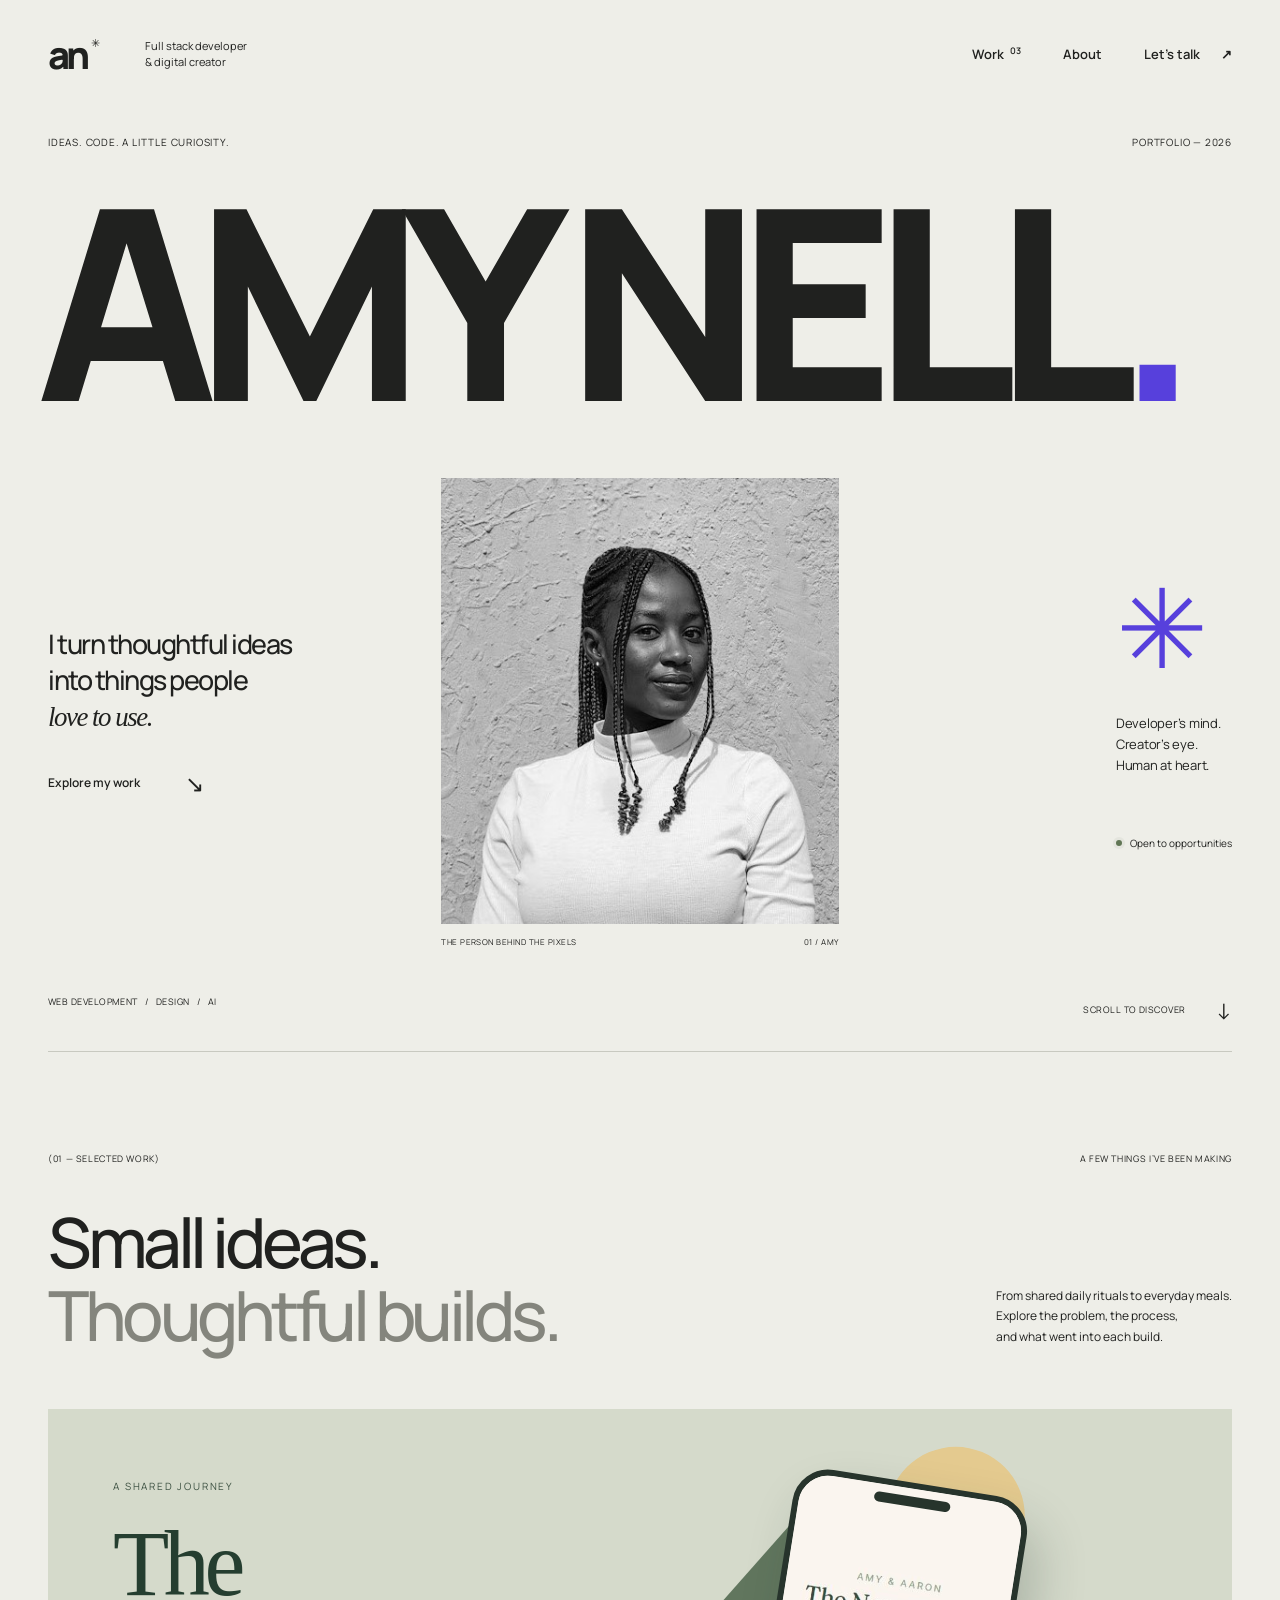
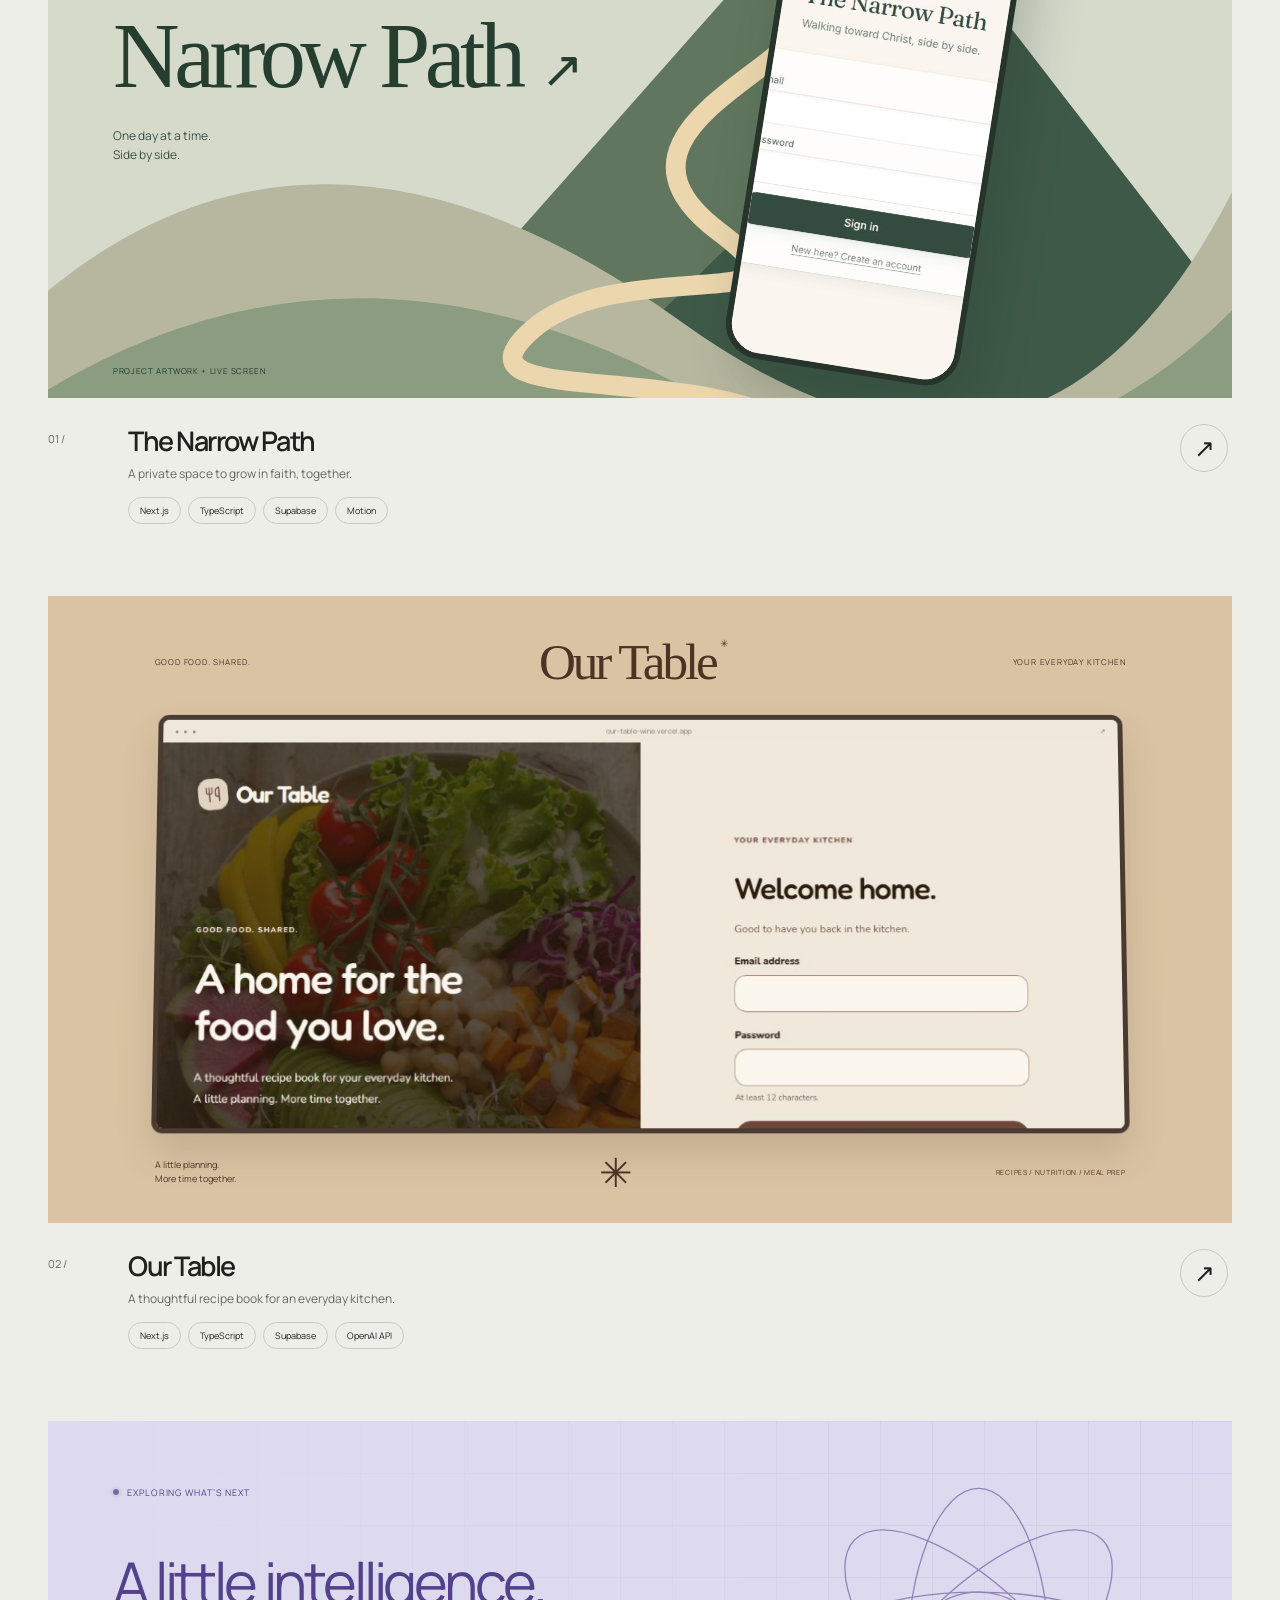
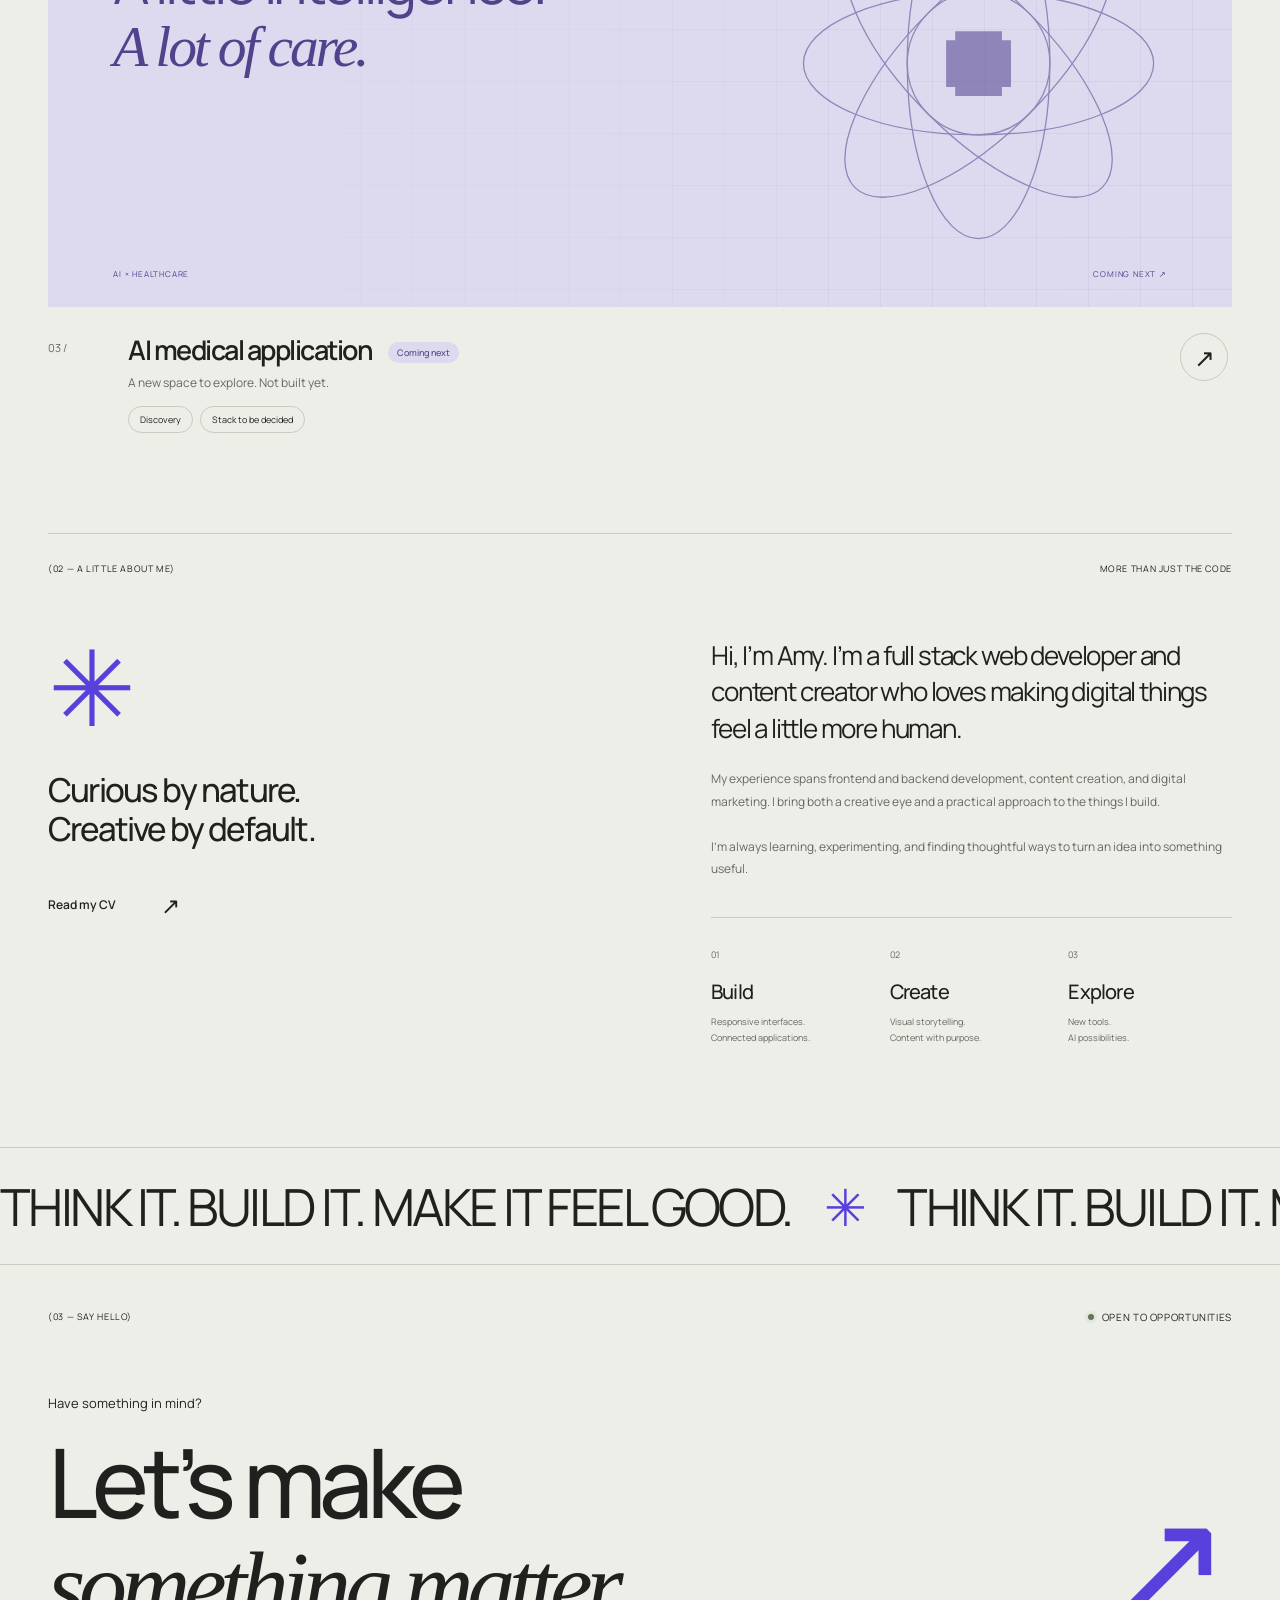
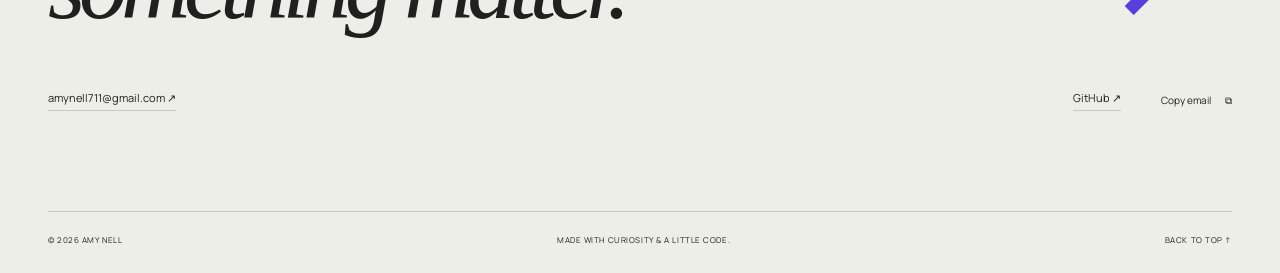
==== commit 0e0220b7: "Replace portfolio with interactive project case studies" ====
--- a/index.html
+++ b/index.html
@@ -1,420 +1,90 @@
-<!DOCTYPE html>
+<!doctype html>
 <html lang="en">
+<head>
+  <meta charset="UTF-8">
+  <meta name="viewport" content="width=device-width, initial-scale=1">
+  <meta name="description" content="Amy Nell — full stack web developer and content creator. Explore the thinking, design, and code behind The Narrow Path and Our Table.">
+  <meta name="theme-color" content="#eeeee8">
+  <title>Amy Nell — Developer & Creator</title>
+  <link rel="icon" href="assets/favicon.svg" type="image/svg+xml">
+  <link rel="preload" href="assets/amy-nell.jpg" as="image">
+  <link rel="stylesheet" href="style.css">
+  <script src="app.js" defer></script>
+</head>
+<body>
+  <a class="skip" href="#main">Skip to content</a>
+  <div class="progress" aria-hidden="true"></div>
+  <header class="header shell">
+    <a class="wordmark" href="#home" aria-label="Amy Nell home">an<span>✳</span></a>
+    <span class="header-role">Full stack developer<br>& digital creator</span>
+    <nav aria-label="Main navigation">
+      <a href="#work">Work <sup>03</sup></a>
+      <a href="#about">About</a>
+      <a href="#contact">Let’s talk <span>↗</span></a>
+    </nav>
+  </header>
+  <main id="main">
+    <section class="hero shell" id="home" aria-labelledby="hero-title">
+      <div class="name-top"><span>IDEAS. CODE. A LITTLE CURIOSITY.</span><span>PORTFOLIO — 2026</span></div>
+      <h1 id="hero-title">AMY NELL<span class="name-dot">.</span></h1>
+      <div class="hero-bottom">
+        <div class="hero-intro">
+          <p>I turn thoughtful ideas<br>into things people<br><em>love to use.</em></p>
+          <a class="text-link" href="#work">Explore my work <span>↘</span></a>
+        </div>
+        <figure class="portrait">
+          <div class="portrait-frame"><img src="assets/amy-nell.jpg" alt="Amy Nell, full stack developer and content creator" width="800" height="800" fetchpriority="high"></div>
+          <figcaption><span>THE PERSON BEHIND THE PIXELS</span><span>01 / AMY</span></figcaption>
+        </figure>
+        <div class="hero-side"><span class="asterisk" aria-hidden="true">✳</span><p>Developer’s mind.<br>Creator’s eye.<br>Human at heart.</p><span class="availability"><i></i> Open to opportunities</span></div>
+      </div>
+      <div class="hero-foot"><span>WEB DEVELOPMENT &nbsp; / &nbsp; DESIGN &nbsp; / &nbsp; AI</span><a href="#work">SCROLL TO DISCOVER <span>↓</span></a></div>
+    </section>
 
-<head>
-    <meta charset="UTF-8">
-    <meta name="viewport" content="width=device-width, initial-scale=1">
-    <meta name="description" content="Amy Nell's personal portfolio: full stack web development, content creation and digital marketing.">
-    <meta name="author" content="Amy Nell">
-    <meta name="theme-color" content="#6246ea">
+    <section class="work shell" id="work" aria-labelledby="work-title">
+      <div class="section-top"><span>(01 — SELECTED WORK)</span><span>A FEW THINGS I’VE BEEN MAKING</span></div>
+      <div class="section-heading"><h2 id="work-title">Small ideas.<br><span>Thoughtful builds.</span></h2><p>From shared daily rituals to everyday meals.<br>Explore the problem, the process,<br>and what went into each build.</p></div>
 
-    <title>Amy Nell | Full Stack Web Developer & Digital Marketer</title>
+      <article class="project narrow" id="narrow-path">
+        <button class="project-visual" data-project="narrow" aria-label="Read The Narrow Path case study">
+          <div class="narrow-cover">
+            <div class="cover-title"><span>A SHARED JOURNEY</span><h3>The<br>Narrow Path<span>↗</span></h3><p>One day at a time.<br>Side by side.</p></div>
+            <div class="phone"><div class="phone-speaker"></div><img src="assets/narrow-path-live.png" alt="The Narrow Path’s live sign-in screen" loading="lazy"></div>
+            <svg class="landscape" viewBox="0 0 1200 660" preserveAspectRatio="xMidYMid slice" aria-hidden="true"><circle cx="920" cy="140" r="70" fill="#e4ca8f"/><path d="M300 660L760 140 1100 660Z" fill="#61765e"/><path d="M500 660L950 220 1290 660Z" fill="#3f5948"/><path d="M0 660V520Q280 290 640 550T1200 420V660Z" fill="#b7b7a0"/><path d="M0 660V620Q300 440 630 610T1200 540V660Z" fill="#8c9c81"/><path d="M760 660C650 590 400 640 490 560S800 550 680 460S720 310 760 260" stroke="#ebd6ad" stroke-width="20" fill="none"/></svg>
+            <span class="preview-label">PROJECT ARTWORK + LIVE SCREEN</span>
+          </div><span class="project-open" aria-hidden="true">View case study ↗</span>
+        </button>
+        <div class="project-info"><div class="project-number">01 /</div><div class="project-description"><h3>The Narrow Path</h3><p>A private space to grow in faith, together.</p><div class="tags"><span>Next.js</span><span>TypeScript</span><span>Supabase</span><span>Motion</span></div></div><button class="round-link" data-project="narrow" aria-label="Open The Narrow Path case study">↗</button></div>
+      </article>
 
-    <link rel="icon" href="assets/images/favicon.svg" type="image/svg+xml">
-    <link rel="stylesheet" href="assets/css/style.css">
-    <link rel="stylesheet" href="assets/css/refinements.css">
+      <article class="project table" id="our-table">
+        <button class="project-visual" data-project="table" aria-label="Read Our Table case study">
+          <div class="table-cover"><div class="table-cover-top"><span>GOOD FOOD. SHARED.</span><span class="table-brand">Our Table<span>✳</span></span><span>YOUR EVERYDAY KITCHEN</span></div><div class="browser-mockup"><div class="browser-bar"><span>● ● ●</span><span>our-table-wine.vercel.app</span><span>↗</span></div><img src="assets/our-table-live.png" alt="Our Table’s live welcome and sign-in page" loading="lazy"></div><div class="table-cover-bottom"><span>A little planning.<br>More time together.</span><span class="fork" aria-hidden="true">✳</span><span>RECIPES / NUTRITION / MEAL PREP</span></div></div>
+          <span class="project-open" aria-hidden="true">View case study ↗</span>
+        </button>
+        <div class="project-info"><div class="project-number">02 /</div><div class="project-description"><h3>Our Table</h3><p>A thoughtful recipe book for an everyday kitchen.</p><div class="tags"><span>Next.js</span><span>TypeScript</span><span>Supabase</span><span>OpenAI API</span></div></div><button class="round-link" data-project="table" aria-label="Open Our Table case study">↗</button></div>
+      </article>
 
-    <script src="assets/js/app.js" defer></script>
-</head>
+      <article class="project medical" id="up-next">
+        <button class="project-visual" data-project="medical" aria-label="Read about the planned AI medical application">
+          <div class="medical-cover"><div class="medical-grid" aria-hidden="true"></div><span class="medical-label"><i></i> EXPLORING WHAT’S NEXT</span><h3>A little intelligence.<br><em>A lot of care.</em></h3><svg class="medical-flower" viewBox="0 0 300 300" aria-hidden="true"><g fill="none" stroke="currentColor" stroke-width="1"><ellipse cx="150" cy="150" rx="135" ry="55"/><ellipse cx="150" cy="150" rx="135" ry="55" transform="rotate(45 150 150)"/><ellipse cx="150" cy="150" rx="135" ry="55" transform="rotate(90 150 150)"/><ellipse cx="150" cy="150" rx="135" ry="55" transform="rotate(135 150 150)"/><circle cx="150" cy="150" r="55"/></g><path d="M132 125H168V132H175V168H168V175H132V168H125V132H132Z" fill="currentColor"/></svg><div class="medical-bottom"><span>AI × HEALTHCARE</span><span>COMING NEXT ↗</span></div></div>
+          <span class="project-open" aria-hidden="true">Read the plan ↗</span>
+        </button>
+        <div class="project-info"><div class="project-number">03 /</div><div class="project-description"><h3>AI medical application <span class="soon-tag">Coming next</span></h3><p>A new space to explore. Not built yet.</p><div class="tags"><span>Discovery</span><span>Stack to be decided</span></div></div><button class="round-link" data-project="medical" aria-label="Open AI medical application project plan">↗</button></div>
+      </article>
+    </section>
 
-<body>
+    <section class="about shell" id="about" aria-labelledby="about-title">
+      <div class="section-top"><span>(02 — A LITTLE ABOUT ME)</span><span>MORE THAN JUST THE CODE</span></div>
+      <div class="about-grid"><div class="about-left"><span class="asterisk" aria-hidden="true">✳</span><h2 id="about-title">Curious by nature.<br>Creative by default.</h2><a class="text-link" href="assets/amy-nell-cv.pdf" target="_blank" rel="noopener">Read my CV <span>↗</span></a></div><div class="about-copy"><p class="big-copy">Hi, I’m Amy. I’m a full stack web developer and content creator who loves making digital things feel a little more human.</p><p>My experience spans frontend and backend development, content creation, and digital marketing. I bring both a creative eye and a practical approach to the things I build.</p><p>I’m always learning, experimenting, and finding thoughtful ways to turn an idea into something useful.</p><div class="expertise"><div><span>01</span><h3>Build</h3><p>Responsive interfaces.<br>Connected applications.</p></div><div><span>02</span><h3>Create</h3><p>Visual storytelling.<br>Content with purpose.</p></div><div><span>03</span><h3>Explore</h3><p>New tools.<br>AI possibilities.</p></div></div></div></div>
+    </section>
+    <div class="marquee" aria-hidden="true"><div>THINK IT. BUILD IT. MAKE IT FEEL GOOD. <span>✳</span> THINK IT. BUILD IT. MAKE IT FEEL GOOD. <span>✳</span> </div></div>
+    <section class="contact shell" id="contact" aria-labelledby="contact-title"><div class="section-top"><span>(03 — SAY HELLO)</span><span class="availability"><i></i> OPEN TO OPPORTUNITIES</span></div><p>Have something in mind?</p><a class="contact-title" href="mailto:amynell711@gmail.com"><h2 id="contact-title">Let’s make<br><em>something matter.</em></h2><span>↗</span></a><div class="contact-links"><a href="mailto:amynell711@gmail.com">amynell711@gmail.com ↗</a><a href="https://github.com/amahlenell" target="_blank" rel="noopener">GitHub ↗</a><button id="copy-email" type="button">Copy email <span>⧉</span></button></div><p class="copy-status" id="copy-status" role="status"></p></section>
+  </main>
+  <footer class="shell"><span>© <span id="year">2026</span> AMY NELL</span><span>MADE WITH CURIOSITY & A LITTLE CODE.</span><a href="#home">BACK TO TOP ↑</a></footer>
 
-    <a class="skip-link" href="#main">Skip to content</a>
-
-    <!-- ================= HEADER ================= -->
-
-    <header class="site-header" data-header>
-        <nav class="nav shell" aria-label="Main navigation">
-
-            <a class="brand" href="#top" aria-label="Amy Nell home">
-                amynell<span>.</span>
-            </a>
-
-            <button class="menu-button"
-                type="button"
-                aria-expanded="false"
-                aria-controls="nav-links"
-                data-menu-button>
-
-                <span></span>
-                <span></span>
-                <span class="sr-only">Open menu</span>
-            </button>
-
-            <div class="nav-links" id="nav-links" data-nav-links>
-                <a href="#about">About</a>
-                <a href="#skills">Skills</a>
-                <a href="#work">Projects</a>
-                <a href="#contact" class="nav-contact">Contact me</a>
-            </div>
-
-        </nav>
-    </header>
-
-    <!-- ================= MAIN ================= -->
-
-    <main id="main">
-
-        <!-- Hero -->
-
-        <section class="hero section" id="top">
-
-            <div class="mouse-glow"></div>
-
-            <div class="shell hero-grid">
-
-                <div class="hero-copy reveal">
-
-                    <p class="eyebrow">
-                        <span class="status-dot"></span>
-                        Available for opportunities
-                    </p>
-
-                    <h1>Hi, I'm <em>Amy.</em></h1>
-
-                    <p class="hero-lede">
-                        I'm a Full Stack Web Developer and Content Creator.
-                        I enjoy helping businesses build a confident online
-                        presence through websites, content and social media.
-                    </p>
-
-                    <div class="button-row">
-                        <a class="button button-primary" href="#work">
-                            Explore my work
-                        </a>
-
-                        <a class="button button-quiet"
-                            href="AmyNell CV.pdf"
-                            download="Amy Nell CV.pdf">
-                            Download CV
-                        </a>
-                    </div>
-
-                </div>
-
-                <div class="hero-animation reveal" aria-label="Portfolio preview">
-                    <img
-                        src="portfolio pic.jpg"
-                        alt="Portfolio preview image"
-                        class="hero-image">
-                </div>
-
-            </div>
-
-        </section>
-
-        <!-- Marquee -->
-
-        <section class="marquee" aria-label="Skills">
-
-            <div class="marquee-track">
-                <span>Full Stack Development</span>
-                <b>*</b>
-
-                <span>WordPress</span>
-                <b>*</b>
-
-                <span>Digital Marketing</span>
-                <b>*</b>
-
-                <span>Content Creation</span>
-                <b>*</b>
-
-                <span>Video Editing</span>
-                <b>*</b>
-
-                <span>Full Stack Development</span>
-                <b>*</b>
-            </div>
-
-        </section>
-
-        <!-- About -->
-
-        <section class="section" id="about">
-
-            <div class="shell about-grid">
-
-                <div class="about-content">
-
-                    <h2 class="display reveal">ABOUT ME.</h2>
-
-                    <div class="decorative-divider" aria-hidden="true"></div>
-
-                    <div>
-
-                        <p>
-                            I love turning ideas into modern digital experiences. From responsive websites to engaging content, I focus on creating work that's clean, user-friendly, and built with purpose.
-
-                        </p>
-
-                        <p>
-                            My experience spans frontend and backend development, along with content creation and digital marketing, allowing me to approach every project with both creativity and strategy. I'm always learning, experimenting, and looking for new ways to help businesses stand out online. 
-                        </p>
-
-                    </div>
-
-
-                </div>
-
-                <div class="about-visual reveal" aria-hidden="true">
-                    <div class="about-orb"></div>
-                </div>
-
-            </div>
-
-        </section>
-
-        <!-- Skills -->
-
-        <section class="section services-section" id="skills">
-
-            <div class="shell">
-
-                <div class="section-heading reveal">
-
-                    <div class="section-label">
-                        <span>02</span>
-                        Skills and strengths
-                    </div>
-
-                    <h2 class="display">
-                        My digital skill set.
-                    </h2>
-
-                </div>
-
-                <div class="services-grid">
-
-                    <article class="service-card service-featured reveal">
-
-                        <div>
-                            <span class="service-number">01</span>
-                            <span class="service-symbol"></span>
-                        </div>
-
-                        <h3>Full Stack Web Development</h3>
-
-                        <p>
-                            I design and build responsive sites that are clear,
-                            accessible and ready to grow.
-                        </p>
-
-                        <ul>
-                            <li>WordPress and custom builds</li>
-                            <li>HTML, CSS, JavaScript and Python</li>
-                            <li>SEO and performance foundations</li>
-                        </ul>
-
-                    </article>
-
-                    <article class="service-card reveal">
-
-                        <span class="service-number">02</span>
-
-                        <h3>Digital Marketing</h3>
-
-                        <p>
-                            Campaign thinking, social strategy and reporting
-                            that turn attention into meaningful action.
-                        </p>
-
-                    </article>
-
-                    <article class="service-card reveal">
-
-                        <span class="service-number">03</span>
-
-                        <h3>Content Creation</h3>
-
-                        <p>
-                            On-brand visuals, copy and short-form video with
-                            a strong point of view.
-                        </p>
-
-                    </article>
-
-                </div>
-
-            </div>
-
-        </section>
-
-        <!-- Projects -->
-
-        <section class="section work-section" id="work">
-
-            <div class="shell">
-
-                <div class="section-heading split reveal">
-
-                    <div>
-
-                        <div class="section-label">
-                            <span>03</span>
-                            Projects
-                        </div>
-
-                        <h2 class="display">
-                            My Projects.
-                        </h2>
-
-                <div class="projects-grid">
-
-                    <!-- Project 1 -->
-
-                    <article class="project-card project-large reveal">
-
-                        <a class="project-visual"
-                            href="projects/wordpress-business-website.html">
-
-                            <img
-                                src="assets/images/RoofCraft-Logo.png"
-                                alt="Roofcraft project preview showing the website concept">
-
-                        </a>
-
-                        <div class="project-meta">
-
-                            <div>
-                                <p>Website design</p>
-                                <h3>Roofcraft</h3>
-                            </div>
-
-                            <a
-                                href="https://roofcraft-nz.vercel.app"
-                                target="_blank"
-                                rel="noopener noreferrer"
-                                aria-label="View Roofcraft project">
-                                >
-                            </a>
-
-                        </div>
-
-                    </article>
-
-                    <!-- Project 2 -->
-
-                    <article class="project-card project-card--tall reveal">
-
-                        <a class="project-visual"
-                            href="projects/social-media-showcase.html">
-
-                            <img
-                                src="assets/images/RoofCraft-fb-ph-lap.png"
-                                alt="Roofcraft social media campaign mockups">
-
-                        </a>
-
-                        <div class="project-meta">
-
-                            <div>
-                                <p>Social media strategy</p>
-                                <h3>Roofcraft Social</h3>
-                            </div>
-
-                            <a
-                                href="projects/social-media-showcase.html"
-                                aria-label="View Roofcraft social project">
-                                >
-                            </a>
-
-                        </div>
-
-                    </article>
-
-                    <!-- Project 3 -->
-
-                    <article class="project-card project-card--tall reveal">
-
-                        <a class="project-visual"
-                            href="projects/video-editing-portfolio.html">
-
-                            <img
-                                src="assets/images/roofcraft-capcut-phone.png"
-                                alt="Roofcraft video editing showcase">
-
-                        </a>
-
-                        <div class="project-meta">
-
-                            <div>
-                                <p>Video editing</p>
-                                <h3>Roofcraft Video</h3>
-                            </div>
-
-                            <a
-                                href="projects/video-editing-portfolio.html"
-                                aria-label="View Roofcraft video project">
-                                >
-                            </a>
-
-                        </div>
-
-                    </article>
-
-                </div>
-
-            </div>
-
-        </section>
-
-        <!-- Contact -->
-
-        <section class="contact-section section" id="contact">
-
-            <div class="contact-orb"></div>
-
-            <div class="shell contact-inner reveal">
-
-                <p class="eyebrow light">
-                    <span class="status-dot"></span>
-                    Available for work
-                </p>
-
-                <h2>
-                    Let's make<br>
-                    something useful.
-                </h2>
-
-                <p>
-                    I'm open to full stack development, digital marketing,
-                    content and AI-focused opportunities.
-                </p>
-
-                <a class="button button-white"
-                    href="mailto:amynell711@gmail.com">
-                    amynell711@gmail.com
-                </a>
-
-            </div>
-
-        </section>
-
-    </main>
-
-    <!-- ================= FOOTER ================= -->
-
-    <footer class="footer">
-
-        <div class="shell">
-
-            <a class="brand" href="#top">
-                amynell<span>.</span>
-            </a>
-
-            <p>
-                &copy; <span data-year></span> Amy Nell.
-            </p>
-
-            <a href="#top">
-                Back to top
-            </a>
-
-        </div>
-
-    </footer>
-
+  <dialog id="case-dialog" aria-labelledby="case-title"><div class="case-shell"><header class="case-header"><a class="wordmark" href="#home" data-close>an<span>✳</span></a><span id="case-counter"></span><button class="close-case" type="button">Back to work <span>×</span></button></header><div id="case-content"></div><footer class="case-footer"><span>MORE TO EXPLORE</span><button id="next-project" type="button"></button></footer></div></dialog>
+  <div class="hover-cursor" aria-hidden="true">EXPLORE<br>↗</div>
 </body>
-
-</html>+</html>
+
--- a/style.css
+++ b/style.css
@@ -0,0 +1,9 @@
+@font-face{font-family:Manrope;src:url('assets/manrope.woff2') format('woff2');font-style:normal;font-weight:200 800;font-display:swap}
+:root{--paper:#eeeee8;--ink:#20211f;--muted:#676861;--line:#c8c9c0;--accent:#5740dc;--sans:Manrope,Arial,Helvetica,sans-serif}*{box-sizing:border-box}html{scroll-behavior:smooth;scroll-padding-top:32px}body{margin:0;background:var(--paper);color:var(--ink);font-family:var(--sans);font-size:15px;-webkit-font-smoothing:antialiased}body.modal-open{overflow:hidden}::selection{background:#c9bfff;color:#201849}a{color:inherit;text-decoration:none}button{font:inherit;color:inherit;cursor:pointer}a,button{-webkit-tap-highlight-color:transparent}button{border:0}img{display:block;max-width:100%}figure,p,h1,h2,h3{margin:0}button:focus-visible,a:focus-visible{outline:3px solid var(--accent);outline-offset:6px}.shell{width:calc(100% - 96px);max-width:1480px;margin-inline:auto}.skip{position:fixed;top:-80px;left:24px;background:var(--ink);color:white;padding:15px;z-index:100}.skip:focus{top:15px}.progress{height:3px;background:var(--accent);position:fixed;top:0;left:0;width:0;z-index:20}.header{height:108px;display:flex;align-items:center;gap:45px}.wordmark{font-size:38px;line-height:1;font-weight:800;letter-spacing:-4px}.wordmark>span{font:11px var(--sans);letter-spacing:0;vertical-align:top;padding-left:5px}.header-role{font-size:11px;line-height:1.5}.header nav{display:flex;gap:42px;align-items:center;margin-left:auto;font-size:13px;font-weight:600}.header nav a{position:relative}.header nav a:after,.text-link:after{content:'';height:1px;position:absolute;bottom:-5px;left:0;right:0;background:currentColor;transform:scaleX(0);transform-origin:left;transition:transform .25s}.header nav a:hover:after,.text-link:hover:after{transform:scaleX(1)}sup{font-size:9px;margin-left:3px}.header nav a:last-child span{margin-left:18px}.hero{padding-top:27px}.name-top{display:flex;justify-content:space-between;font-size:10px;letter-spacing:.08em}.hero h1{font-size:clamp(100px,20.8vw,320px);font-weight:800;letter-spacing:-.085em;line-height:1.12;white-space:nowrap;margin-left:-.045em;margin-top:1px}.name-dot{color:var(--accent);letter-spacing:-.12em}.hero-bottom{display:grid;grid-template-columns:1fr 1.12fr 1fr;align-items:center;gap:38px;margin-top:30px}.hero-intro{align-self:center}.hero-intro p{font-size:clamp(20px,2.1vw,33px);line-height:1.34;letter-spacing:-.055em;font-weight:500}.hero-intro em{font-family:Georgia,serif;font-weight:400}.text-link{display:inline-flex;align-items:center;gap:45px;font-size:12px;font-weight:600;position:relative}.text-link span{font-size:23px;font-weight:400}.hero-intro .text-link{margin-top:32px}.portrait-frame{overflow:hidden;aspect-ratio:1/1.12;background:#d6d7cf}.portrait img{width:100%;height:100%;object-fit:cover;object-position:center;filter:grayscale(100%);transition:filter .6s,transform .8s}.portrait:hover img{filter:grayscale(0);transform:scale(1.025)}.portrait figcaption{display:flex;justify-content:space-between;font-size:8px;letter-spacing:.06em;margin-top:12px;gap:10px}.hero-side{justify-self:end;display:flex;flex-direction:column;align-items:flex-start}.asterisk{font:110px/1 Arial,sans-serif;color:var(--accent);display:inline-block}.hero-side p{font-size:13px;line-height:1.6;margin-top:28px;letter-spacing:-.02em}.availability{font-size:10px;display:flex;align-items:center;gap:8px;white-space:nowrap}.availability i,.medical-label i{height:6px;width:6px;display:inline-block;border-radius:50%;background:#617655;box-shadow:0 0 0 3px #61765512}.hero-side .availability{margin-top:60px}.hero-foot{display:flex;justify-content:space-between;border-bottom:1px solid var(--line);padding:48px 0 26px;font-size:9px;letter-spacing:.05em}.hero-foot a{display:flex;align-items:center;gap:30px}.hero-foot a span{font-size:22px}.work{padding-top:100px}.section-top{display:flex;justify-content:space-between;gap:20px;font-size:9px;letter-spacing:.07em}.section-heading{display:flex;justify-content:space-between;align-items:flex-end;margin:40px 0 58px;gap:30px}.section-heading h2{font-size:clamp(36px,5.4vw,80px);line-height:1.06;font-weight:500;letter-spacing:-.065em}.section-heading h2 span{color:#84857d}.section-heading>p{font-size:12px;line-height:1.7;margin-bottom:4px}.project{margin-bottom:72px}.project-visual{width:100%;display:block;padding:0;position:relative;overflow:hidden;text-align:left;background:transparent}.project-open{position:absolute;right:24px;bottom:24px;background:var(--paper);padding:15px 21px;border-radius:30px;font-size:11px;opacity:0;transform:translateY(10px);transition:.25s;z-index:4}.project-visual:hover .project-open,.project-visual:focus-visible .project-open{opacity:1;transform:translateY(0)}.narrow-cover{height:clamp(400px,46vw,690px);background:#d5dacb;position:relative;isolation:isolate;padding:5.5%}.cover-title{position:relative;z-index:2}.cover-title>span{font-size:10px;letter-spacing:.18em;color:#3d5142}.cover-title h3{font-family:Georgia,serif;font-size:clamp(46px,7.2vw,105px);letter-spacing:-.06em;font-weight:400;line-height:.99;margin-top:24px;color:#253e30}.cover-title h3 span{font-family:Arial,sans-serif;font-size:.55em;margin-left:20px;font-weight:300}.cover-title p{color:#3c5343;font-size:12px;line-height:1.6;margin-top:24px}.landscape{position:absolute;inset:0;width:100%;height:100%;z-index:-1}.phone{position:absolute;height:84%;aspect-ratio:.48;right:20%;top:12%;background:#f9f6f0;border:6px solid #27342c;border-radius:36px;box-shadow:16px 26px 50px #1d332a38;z-index:3;transform:rotate(9deg);overflow:hidden;transition:transform .7s cubic-bezier(.2,.8,.2,1)}.phone img{height:100%;width:100%;object-fit:cover;object-position:center;max-width:none}.phone-speaker{position:absolute;top:8px;left:33%;width:34%;height:10px;border-radius:20px;background:#27342c;z-index:2}.narrow .project-visual:hover .phone{transform:rotate(5deg) translateY(-8px)}.preview-label{position:absolute;left:5.5%;bottom:22px;font-size:8px;letter-spacing:.08em;z-index:3;color:#203828}.project-info{display:grid;grid-template-columns:60px 1fr 52px;gap:20px;padding:26px 0 0;align-items:start}.project-number{font-size:11px;margin-top:7px;color:var(--muted)}.project-description h3{font-size:27px;letter-spacing:-.055em;font-weight:600;line-height:1.25}.project-description>p{font-size:12px;color:var(--muted);margin-top:7px}.tags{display:flex;gap:7px;flex-wrap:wrap;margin-top:15px}.tags span{font-size:9px;border:1px solid var(--line);border-radius:30px;padding:6px 11px}.round-link{border:1px solid var(--line);background:transparent;border-radius:50%;width:48px;height:48px;font-size:25px;line-height:1;transition:.25s}.round-link:hover{color:white;background:var(--ink);border-color:var(--ink);transform:rotate(45deg)}.table-cover{background:#dac3a3;padding:3.4% 9% 2.6%;height:clamp(420px,49vw,710px);display:flex;flex-direction:column;align-items:center;justify-content:space-between;color:#4d3324}.table-cover-top{width:100%;display:flex;justify-content:space-between;align-items:center;font-size:8px;letter-spacing:.1em;gap:20px}.table-brand{font:clamp(30px,4vw,58px)/1 Georgia,serif;letter-spacing:-.06em;white-space:nowrap}.table-brand span{font:10px var(--sans);vertical-align:top;margin-left:4px}.browser-mockup{width:100%;margin:26px 0 20px;border:5px solid #493b31;border-radius:11px;box-shadow:0 20px 36px #523a2828;overflow:hidden;transform:perspective(1400px) rotateX(3deg);transition:transform .7s;background:#f8f5ec}.table .project-visual:hover .browser-mockup{transform:perspective(1400px) rotateX(0) translateY(-5px)}.browser-bar{height:23px;background:#eee7dc;display:flex;align-items:center;justify-content:space-between;padding:0 12px;font-size:7px;color:#857569}.browser-bar span:first-child{font-size:6px;letter-spacing:2px}.browser-mockup img{width:100%;aspect-ratio:1.78;object-fit:cover}.table-cover-bottom{display:flex;justify-content:space-between;width:100%;align-items:center;font-size:9px;line-height:1.6;gap:20px}.table-cover-bottom>span:last-child{font-size:7px;letter-spacing:.1em}.fork{font-size:40px;line-height:1}.medical-cover{height:clamp(360px,38vw,570px);background:#dddaf0;position:relative;padding:5.5%;overflow:hidden;color:#52418b}.medical-grid{position:absolute;inset:0;background-image:linear-gradient(#52418b12 1px,transparent 1px),linear-gradient(90deg,#52418b12 1px,transparent 1px);background-size:52px 52px;mask-image:linear-gradient(90deg,transparent,#000);pointer-events:none}.medical-label{font-size:9px;letter-spacing:.1em;display:flex;align-items:center;gap:8px;position:relative;z-index:1}.medical-label i{background:#7a69a2}.medical-cover h3{position:relative;z-index:1;font-size:clamp(30px,4.5vw,68px);font-weight:400;letter-spacing:-.055em;line-height:1.08;margin-top:52px}.medical-cover h3 em{font-family:Georgia,serif}.medical-flower{position:absolute;right:5%;height:80%;top:10%;opacity:.55;transition:transform 1.2s}.medical .project-visual:hover .medical-flower{transform:rotate(45deg)}.medical-bottom{position:absolute;bottom:28px;left:5.5%;right:5.5%;display:flex;justify-content:space-between;font-size:8px;letter-spacing:.1em}.soon-tag{vertical-align:middle;display:inline-block;background:#dddaf0;color:#574787;border-radius:20px;padding:5px 9px;font-size:9px;font-weight:500;letter-spacing:0;margin-left:12px}.about{border-top:1px solid var(--line);padding-top:28px;padding-bottom:100px;margin-top:100px}.about-grid{display:grid;grid-template-columns:1fr 1fr;gap:12%;margin-top:62px}.about-left .asterisk{font-size:105px}.about-left h2{font-size:33px;line-height:1.2;letter-spacing:-.055em;font-weight:500;margin-top:28px}.about-left .text-link{margin-top:40px}.about-copy .big-copy{font-size:26px;line-height:1.4;letter-spacing:-.045em;color:var(--ink)}.about-copy>p{font-size:12px;color:var(--muted);line-height:1.9;margin-bottom:22px}.expertise{border-top:1px solid var(--line);padding-top:24px;margin-top:36px;display:grid;grid-template-columns:repeat(3,1fr);gap:15px}.expertise span{font-size:9px;color:var(--muted)}.expertise h3{font-size:20px;letter-spacing:-.04em;margin:15px 0 9px;font-weight:500}.expertise p{font-size:9px;color:var(--muted);line-height:1.8}.marquee{overflow:hidden;border-block:1px solid var(--line);padding:23px 0}.marquee>div{font-size:clamp(28px,4vw,60px);letter-spacing:-.05em;white-space:nowrap;width:max-content;animation:marquee 40s linear infinite}.marquee span{color:var(--accent);margin:0 25px}.marquee:hover>div{animation-play-state:paused}@keyframes marquee{to{transform:translateX(-50%)}}.contact{padding-top:45px;padding-bottom:70px}.contact>p:not(.copy-status){margin-top:70px;font-size:13px}.contact-title{display:flex;justify-content:space-between;align-items:flex-end;margin-top:20px}.contact h2{font-size:clamp(40px,7.5vw,112px);font-weight:500;letter-spacing:-.065em;line-height:1.05}.contact h2 em{font-family:Georgia,serif;font-weight:400}.contact-title>span{font-size:clamp(60px,12vw,175px);line-height:1;color:var(--accent);transition:transform .3s}.contact-title:hover>span{transform:translate(8px,-8px)}.contact-links{display:flex;gap:40px;margin-top:50px;align-items:center;font-size:11px}.contact-links a:first-child{margin-right:auto}.contact-links a{border-bottom:1px solid var(--line);padding-bottom:5px}.contact-links button{background:transparent;font-size:10px;padding:6px 0}.contact-links button span{margin-left:12px}.copy-status{height:16px;margin-top:12px;font-size:11px;color:var(--accent)}body>footer{border-top:1px solid var(--line);padding:22px 0 28px;display:flex;justify-content:space-between;gap:20px;font-size:8px;letter-spacing:.07em}.hover-cursor{pointer-events:none;position:fixed;left:0;top:0;height:88px;width:88px;border-radius:50%;background:var(--ink);color:white;z-index:10;display:grid;place-content:center;font-size:9px;text-align:center;line-height:1.5;opacity:0;transform:translate(-50%,-50%) scale(.5);transition:opacity .2s,transform .2s}.hover-cursor.active{opacity:1;transform:translate(-50%,-50%) scale(1)}
+/* Case studies */
+dialog{position:fixed;inset:0;max-width:none;max-height:none;width:100%;height:100dvh;margin:0;border:0;padding:0;background:var(--paper);color:var(--ink);overscroll-behavior:contain}dialog::backdrop{background:#222a}.case-shell{max-width:1320px;width:calc(100% - 96px);margin:auto}.case-header{height:95px;display:flex;justify-content:space-between;align-items:center;gap:20px;border-bottom:1px solid var(--line)}.case-header>span{font-size:9px;letter-spacing:.1em}.close-case{display:flex;align-items:center;gap:20px;background:none;font-size:11px}.close-case span{font-size:30px;font-weight:300}.case-title-row{padding:60px 0 36px;display:flex;justify-content:space-between;gap:30px;align-items:flex-end}.case-eyebrow{font-size:10px;letter-spacing:.1em;margin-bottom:20px;color:var(--muted)}.case-title-row h1{font-size:clamp(40px,7vw,100px);letter-spacing:-.065em;font-weight:500;line-height:1}.case-subtitle{font-size:15px;margin-top:20px;color:var(--muted);max-width:600px;line-height:1.6}.case-external{flex-shrink:0;background:var(--ink);color:white;border-radius:30px;padding:15px 24px;font-size:11px}.case-external:hover{background:var(--accent)}.gallery{margin:10px 0 50px}.gallery-stage{position:relative;background:#e3e3db;overflow:hidden;min-height:240px}.gallery-stage>img{width:100%;max-height:590px;object-fit:contain;aspect-ratio:1.78}.gallery-controls{display:flex;gap:10px;align-items:center;margin-top:15px;font-size:9px}.gallery-caption{margin-right:auto;color:var(--muted)}.gallery-index{min-width:42px;text-align:center}.gallery-controls button{width:34px;height:34px;border:1px solid var(--line);border-radius:50%;background:none;font-size:19px}.gallery-controls button:hover{background:var(--ink);color:white}.gallery-expand{position:absolute;right:14px;top:14px;border-radius:30px;background:var(--paper);padding:9px 14px;font-size:10px}.gallery-stage.expanded>img{max-height:none;aspect-ratio:auto}.case-body{display:grid;grid-template-columns:230px 1fr;gap:8%;padding-bottom:60px}.case-meta>div{border-top:1px solid var(--line);padding:18px 0}.case-meta h3{font-size:9px;font-weight:500;letter-spacing:.08em;color:var(--muted);margin-bottom:12px}.case-meta p{font-size:12px;line-height:1.7}.case-meta .tags{margin:0}.case-meta .tags span{font-size:9px}.case-meta a{font-size:11px;text-decoration:underline;text-underline-offset:5px}.case-tabs{display:flex;border-bottom:1px solid var(--line);gap:28px;margin-bottom:32px}.case-tabs button{background:none;padding:0 0 15px;font-size:12px;color:var(--muted);position:relative}.case-tabs button[aria-selected=true]{color:var(--ink)}.case-tabs button[aria-selected=true]:after{content:'';position:absolute;bottom:-1px;left:0;right:0;height:2px;background:var(--accent)}.story-block{margin-bottom:32px}.story-block>span{font-size:9px;color:var(--accent);letter-spacing:.07em}.story-block h2{font-size:29px;font-weight:500;letter-spacing:-.045em;line-height:1.2;margin:13px 0}.story-block p{font-size:13px;color:var(--muted);line-height:1.9;max-width:720px}.story-block ul{font-size:13px;line-height:1.9;color:var(--muted);padding-left:18px}.story-note{padding:20px;border-left:2px solid var(--accent);background:#ded9f044;font-size:12px;line-height:1.8}.case-footer{border-top:1px solid var(--line);padding:25px 0 50px;display:flex;align-items:center;justify-content:space-between;gap:20px}.case-footer>span{font-size:9px;color:var(--muted)}.case-footer button{background:none;font-size:clamp(22px,4vw,50px);letter-spacing:-.05em}.case-footer button:hover{color:var(--accent)}[hidden]{display:none!important}
+@media(hover:none),(pointer:coarse){.hover-cursor{display:none}.project-open{opacity:1;transform:none;font-size:10px;padding:11px 16px;right:16px;bottom:16px}}
+@media(min-width:1550px){.hero h1{font-size:320px}.hero-bottom{gap:65px}.hero-side{justify-self:center}.hero-intro p{font-size:33px}}
+@media(max-width:900px){.shell,.case-shell{width:calc(100% - 48px)}.header{height:90px;gap:26px}.header nav{gap:24px}.hero{padding-top:20px}.hero h1{font-size:21vw}.hero-bottom{gap:20px;grid-template-columns:1fr 1.25fr .8fr}.hero-side p{font-size:11px}.hero-side .availability{margin-top:32px;font-size:8px}.hero-side .asterisk{font-size:80px}.portrait figcaption{font-size:6px}.hero-intro .text-link{font-size:10px;gap:20px}.hero-foot{font-size:8px}.section-heading>p{font-size:11px}.phone{right:15%;height:80%;top:13%;border-width:5px;border-radius:27px}.cover-title h3{font-size:62px}.table-cover{padding:4% 6%}.table-cover-top{font-size:6px}.medical-flower{right:0;width:43%}.about-grid{gap:7%}.about-copy .big-copy{font-size:23px}.about-left h2{font-size:28px}.expertise{gap:10px}.case-body{grid-template-columns:190px 1fr;gap:5%}}
+@media(max-width:600px){.shell,.case-shell{width:calc(100% - 36px)}.header{height:80px;gap:16px}.wordmark{font-size:32px}.header-role{display:none}.header nav{gap:22px;font-size:11px}.header nav a:last-child span{margin-left:5px}.name-top{font-size:6.5px;letter-spacing:.06em}.hero{padding-top:18px}.hero h1{font-size:21vw;line-height:1.3;margin-top:6px}.hero-bottom{display:grid;grid-template-columns:1fr 1fr;gap:26px 18px;margin-top:12px}.portrait{grid-column:1/-1;grid-row:1;width:76%;margin-inline:auto}.portrait-frame{aspect-ratio:1/1.08}.portrait figcaption{font-size:6.5px;gap:5px}.hero-intro p{font-size:22px}.hero-intro .text-link{margin-top:18px;gap:24px}.hero-side{justify-self:end;padding-right:5px}.hero-side .asterisk{font-size:62px}.hero-side p{display:none}.hero-side .availability{margin-top:25px;font-size:8px}.hero-foot{padding-top:30px;font-size:6.5px;gap:20px;align-items:center}.hero-foot a{gap:12px}.work{padding-top:62px}.section-top{font-size:7px;line-height:1.7}.section-top>span:last-child{max-width:150px;text-align:right}.section-heading{display:block;margin-top:28px;margin-bottom:32px}.section-heading h2{font-size:43px}.section-heading>p{margin-top:22px;line-height:1.6}.section-heading>p br{display:none}.project{margin-bottom:45px}.narrow-cover{height:390px;padding:28px 24px}.cover-title>span{font-size:7px}.cover-title h3{font-size:47px;margin-top:20px}.cover-title h3 span{display:none}.cover-title p{font-size:10px;margin-top:18px}.phone{right:9%;height:65%;top:29%;border-radius:22px;border-width:4px;transform:rotate(8deg)}.phone-speaker{height:7px;top:6px}.landscape{object-position:right}.preview-label{font-size:6px;bottom:16px}.project-open{right:12px;bottom:12px;padding:9px 12px;font-size:9px}.project-info{grid-template-columns:28px 1fr 37px;gap:8px;padding-top:18px}.project-number{font-size:9px}.project-description h3{font-size:23px}.project-description>p{font-size:10px;line-height:1.6}.tags{gap:5px;margin-top:12px}.tags span{font-size:8px;padding:5px 8px}.round-link{width:36px;height:36px;font-size:21px}.table-cover{height:350px;padding:25px 18px 22px}.table-cover-top{flex-wrap:wrap;justify-content:center;gap:12px}.table-cover-top>span:not(.table-brand){display:none}.table-brand{font-size:45px}.browser-mockup{margin:20px 0;border:3px solid #493b31;border-radius:7px;width:106%}.browser-bar{height:18px;font-size:6px;padding-inline:8px}.table-cover-bottom{font-size:8px;gap:10px}.table-cover-bottom>span:last-child{font-size:6px;max-width:80px;text-align:right}.fork{font-size:28px}.medical-cover{height:330px;padding:30px 24px}.medical-label{font-size:7px}.medical-cover h3{font-size:35px;margin-top:42px}.medical-flower{height:70%;top:31%;right:-50px;width:62%;opacity:.35}.medical-bottom{bottom:22px;font-size:6px;left:24px;right:24px}.medical .project-description h3{font-size:20px}.soon-tag{font-size:7px;margin-left:0;margin-top:7px;display:table}.about{margin-top:65px;padding-top:24px;padding-bottom:58px}.about-grid{grid-template-columns:1fr;gap:40px;margin-top:35px}.about-left{display:grid;grid-template-columns:1fr 60px;gap:20px}.about-left .asterisk{font-size:65px;grid-column:2;grid-row:1}.about-left h2{grid-row:1;margin-top:0;font-size:29px}.about-left .text-link{margin-top:0;grid-column:1}.about-copy .big-copy{font-size:24px}.about-copy>p{font-size:12px}.expertise h3{font-size:21px}.expertise p{font-size:8px}.marquee{padding:18px 0}.marquee>div{font-size:32px}.contact{padding-top:28px;padding-bottom:30px}.contact>p:not(.copy-status){margin-top:45px;font-size:11px}.contact h2{font-size:42px}.contact-title{gap:4px;align-items:flex-start}.contact-title>span{font-size:52px}.contact-links{gap:18px;flex-wrap:wrap;margin-top:32px;font-size:10px}.contact-links a:first-child{width:100%;margin-right:0;border-bottom:0}.contact-links button{margin-left:auto;font-size:10px}body>footer{font-size:6px;gap:10px;padding:18px 0 22px}body>footer>span:nth-child(2){display:none}.case-header{height:76px}.case-header>span{font-size:7px}.close-case{gap:12px;font-size:10px}.case-title-row{display:block;padding:38px 0 28px}.case-title-row h1{font-size:47px}.case-eyebrow{font-size:8px;margin-bottom:15px}.case-subtitle{font-size:12px;margin-top:16px}.case-external{display:inline-block;margin-top:22px;padding:12px 20px}.gallery{margin:0 0 35px}.gallery-stage{min-height:0}.gallery-stage>img{aspect-ratio:1.28;object-fit:contain}.gallery-controls{gap:7px;font-size:8px;flex-wrap:wrap}.gallery-caption{width:calc(100% - 110px);line-height:1.6}.gallery-controls button{width:28px;height:28px;font-size:16px}.gallery-index{min-width:25px;font-size:8px}.gallery-expand{font-size:8px;padding:7px 10px;right:8px;top:8px}.case-body{grid-template-columns:1fr;gap:30px;padding-bottom:25px}.case-meta{display:grid;grid-template-columns:1fr 1fr;gap:0 20px}.case-meta>div{padding:14px 0}.case-meta h3{font-size:8px}.case-meta p{font-size:11px}.case-tabs{gap:24px;margin-bottom:28px}.case-tabs button{font-size:11px}.story-block h2{font-size:26px}.story-block p,.story-block ul{font-size:12px}.case-footer{padding:22px 0 35px}.case-footer>span{font-size:8px}.case-footer button{font-size:25px}}
+@media(prefers-reduced-motion:reduce){html{scroll-behavior:auto}*,*:before,*:after{animation:none!important;transition:none!important}.hover-cursor{display:none}}
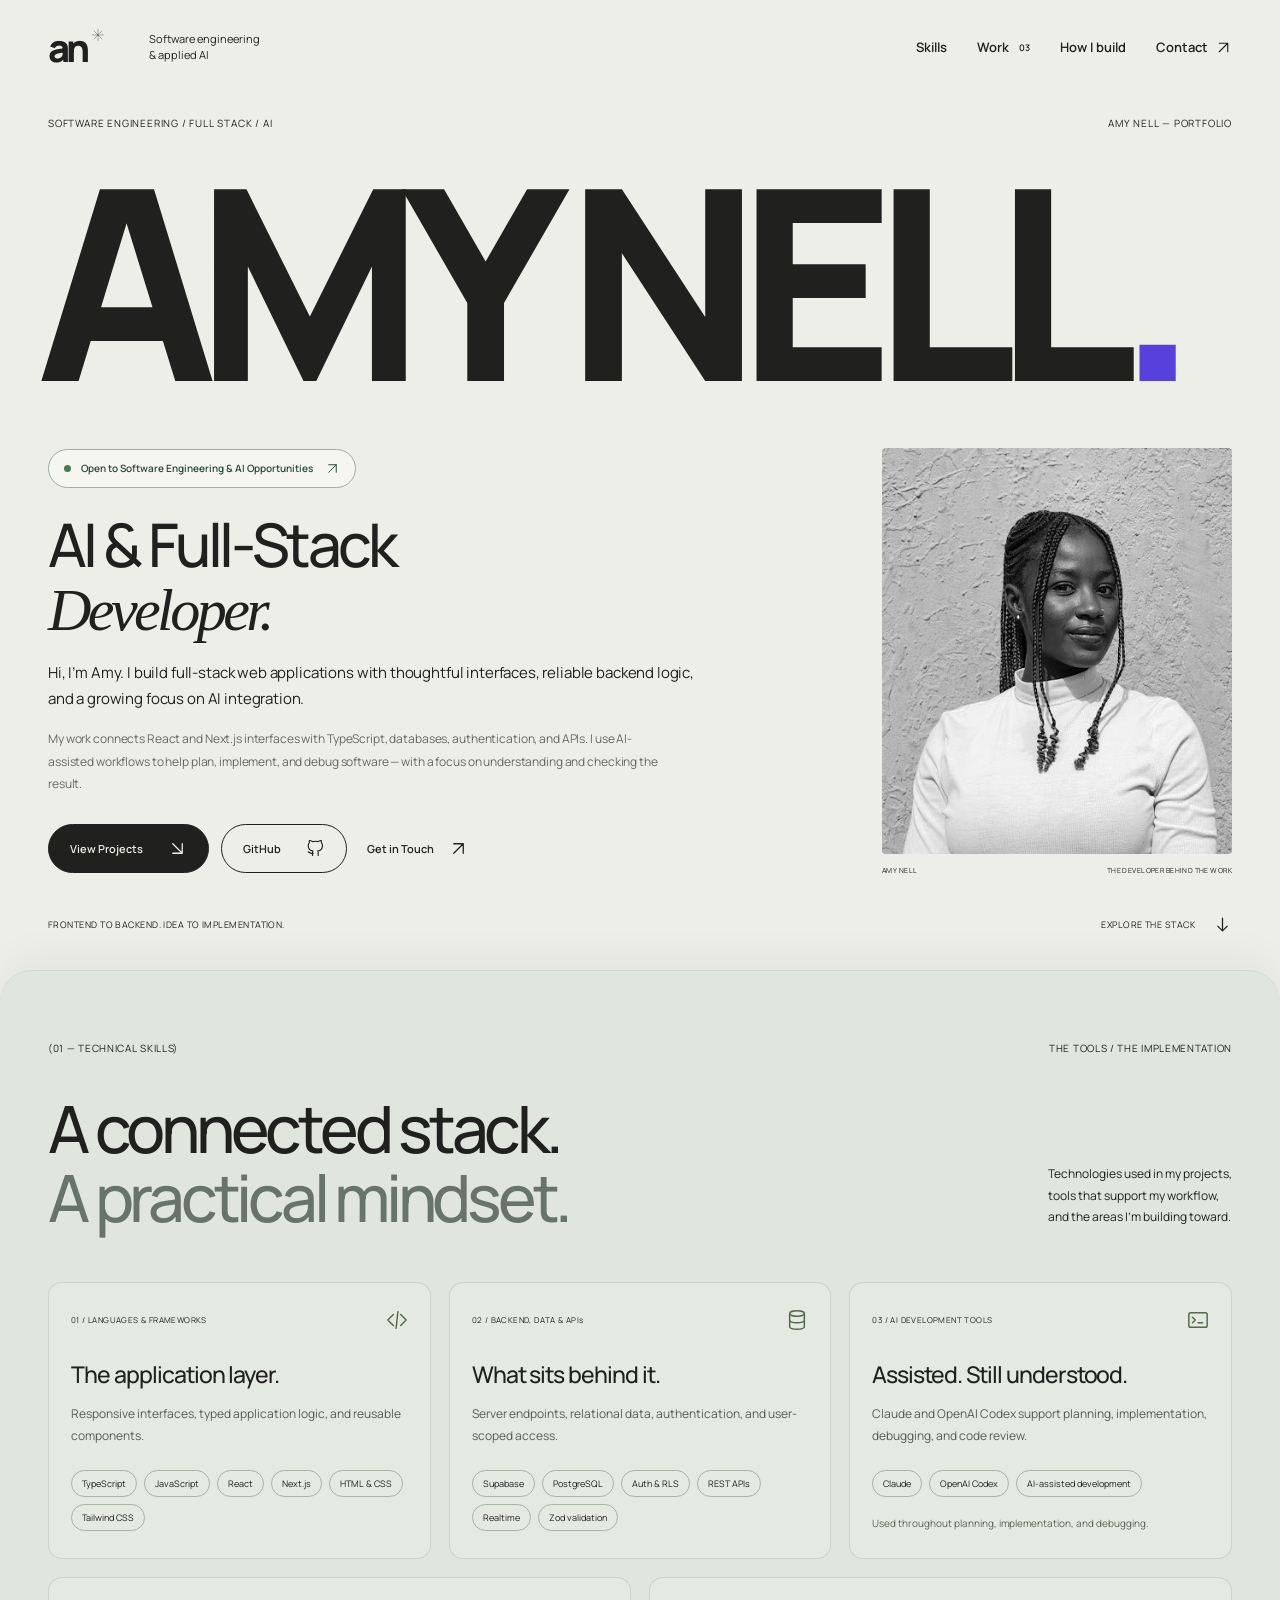
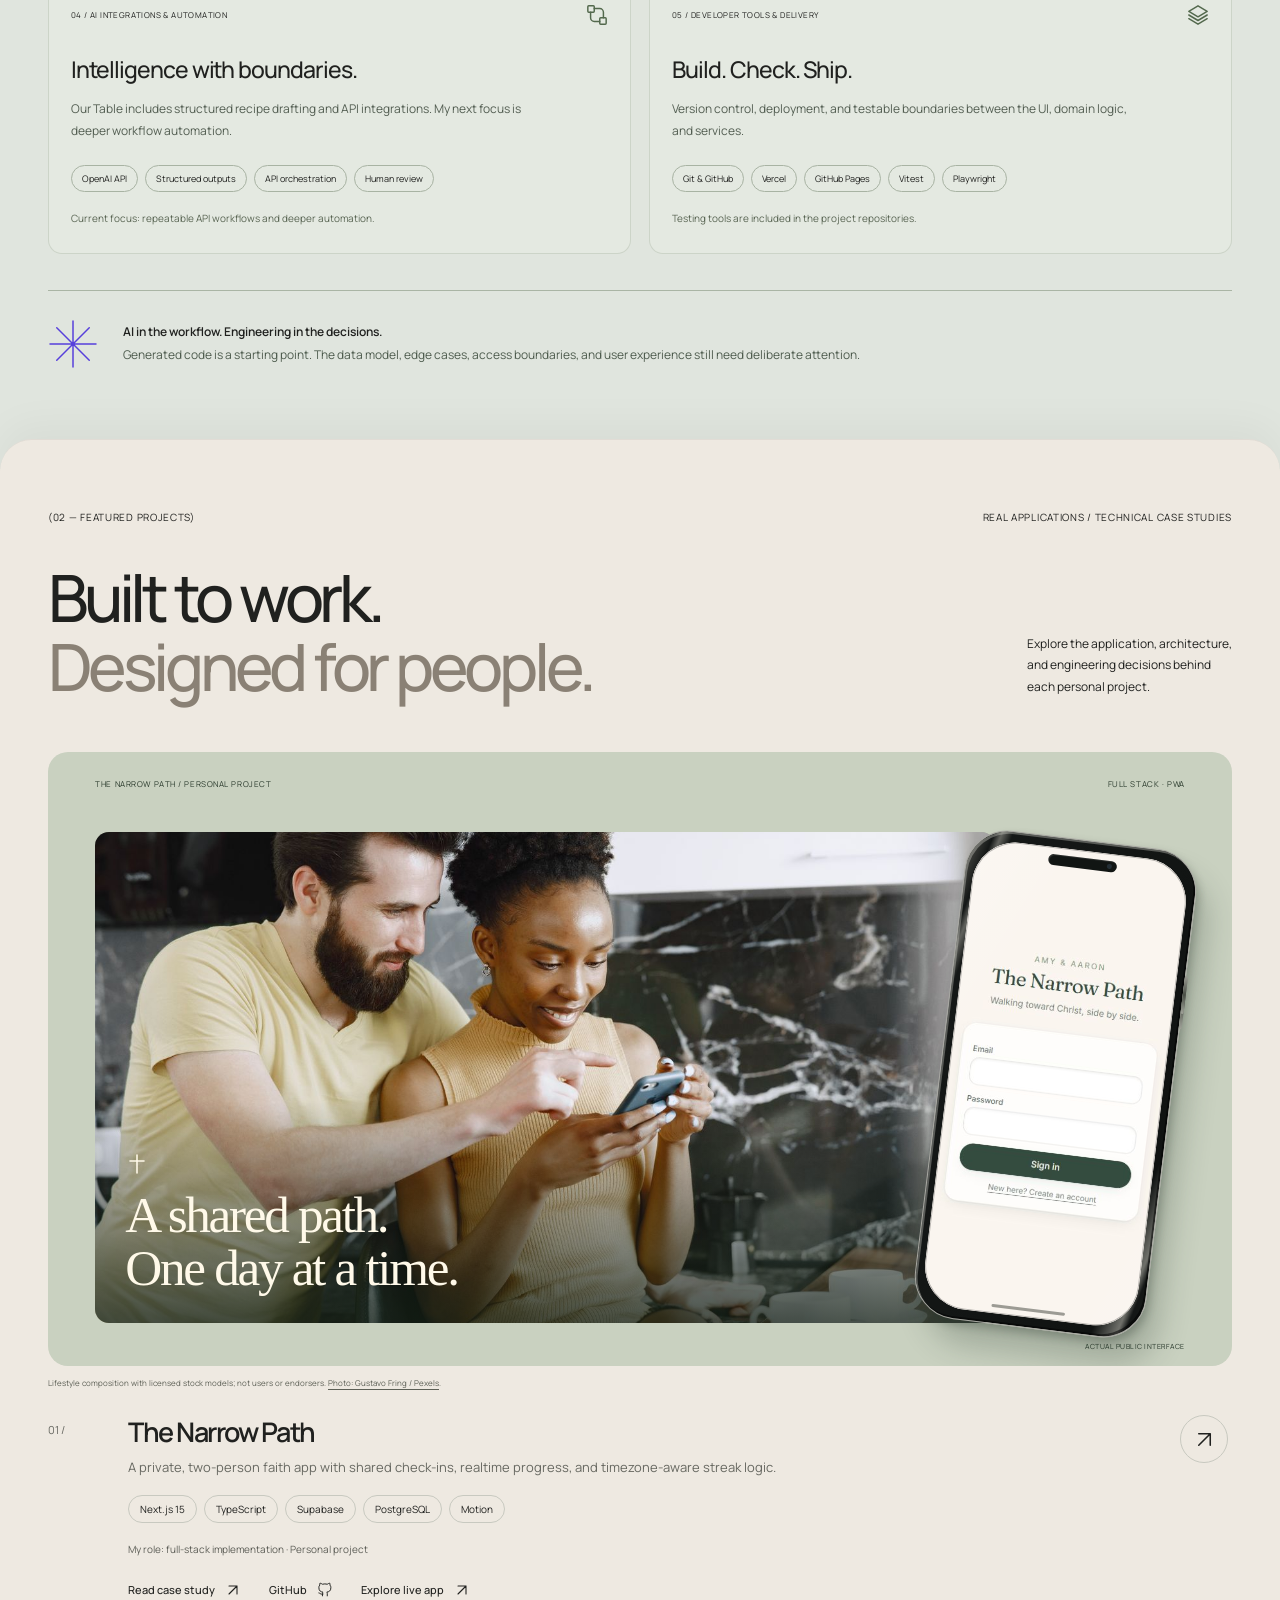
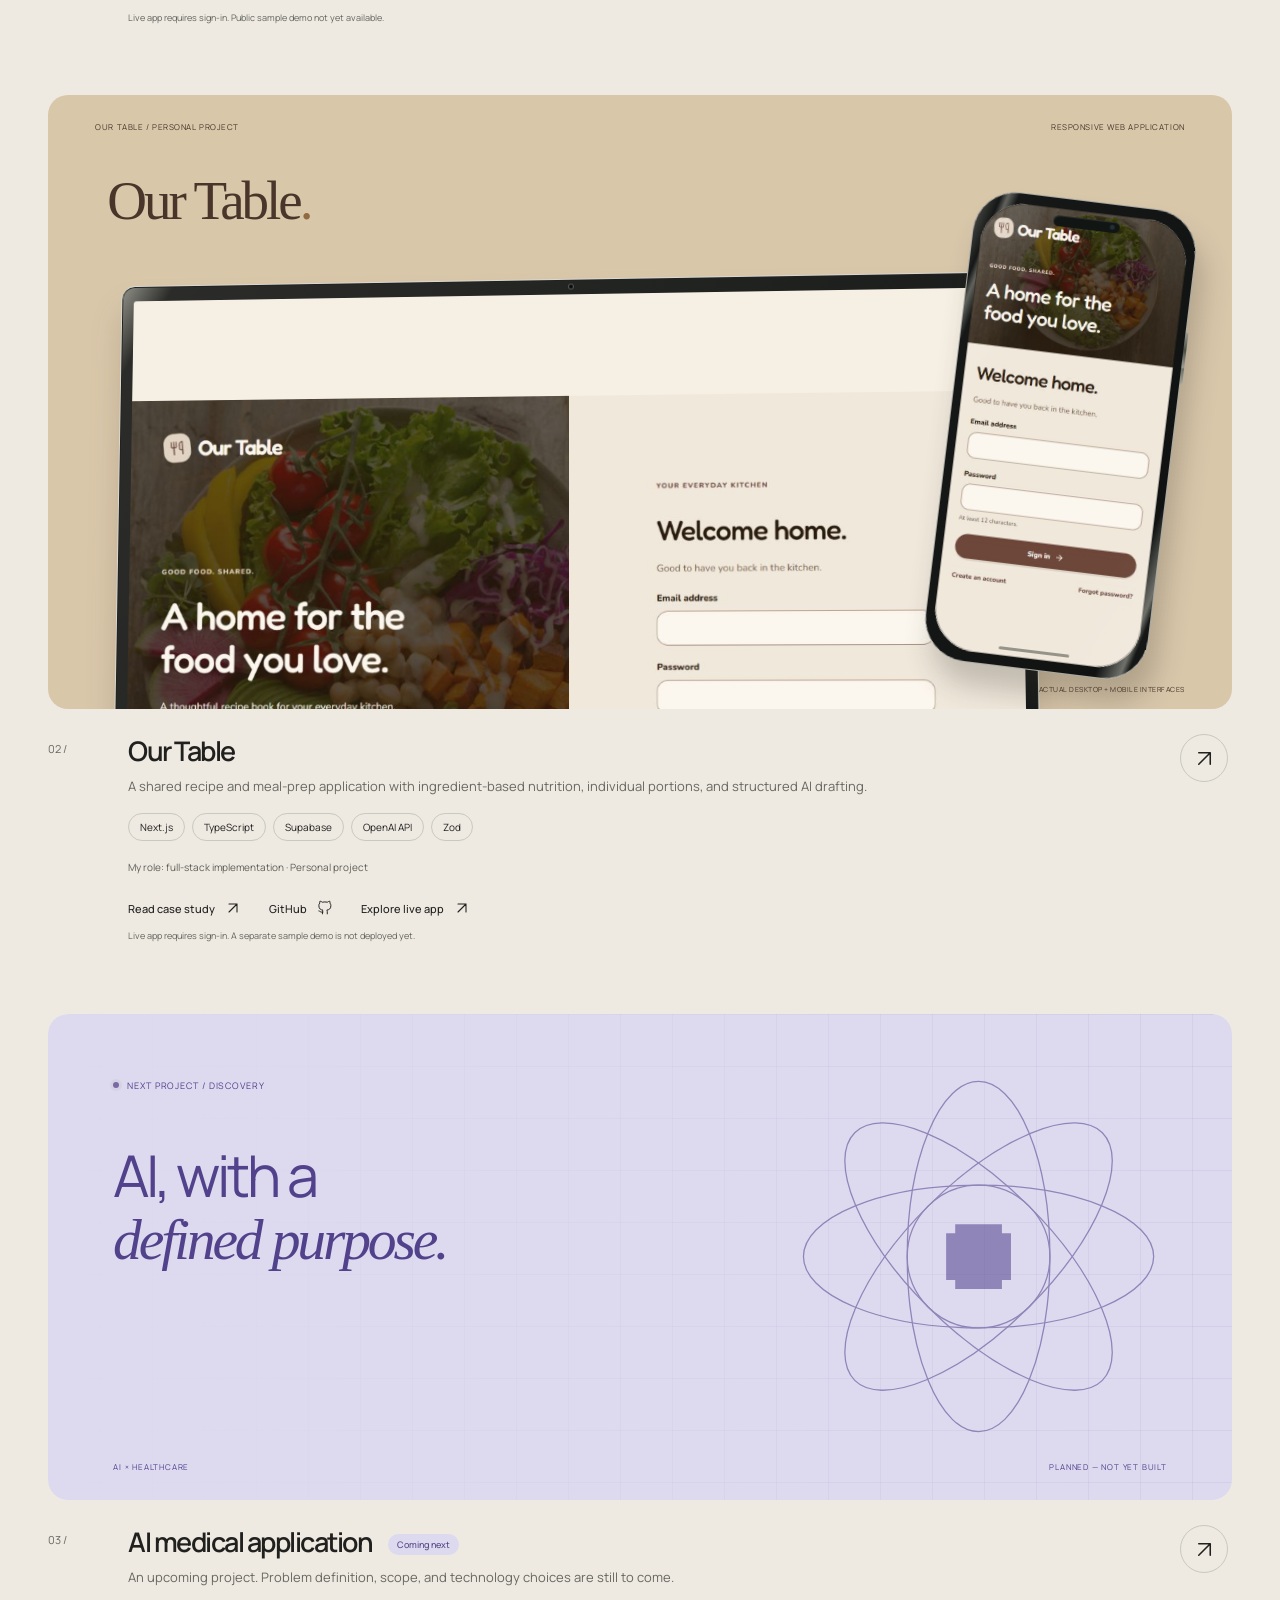
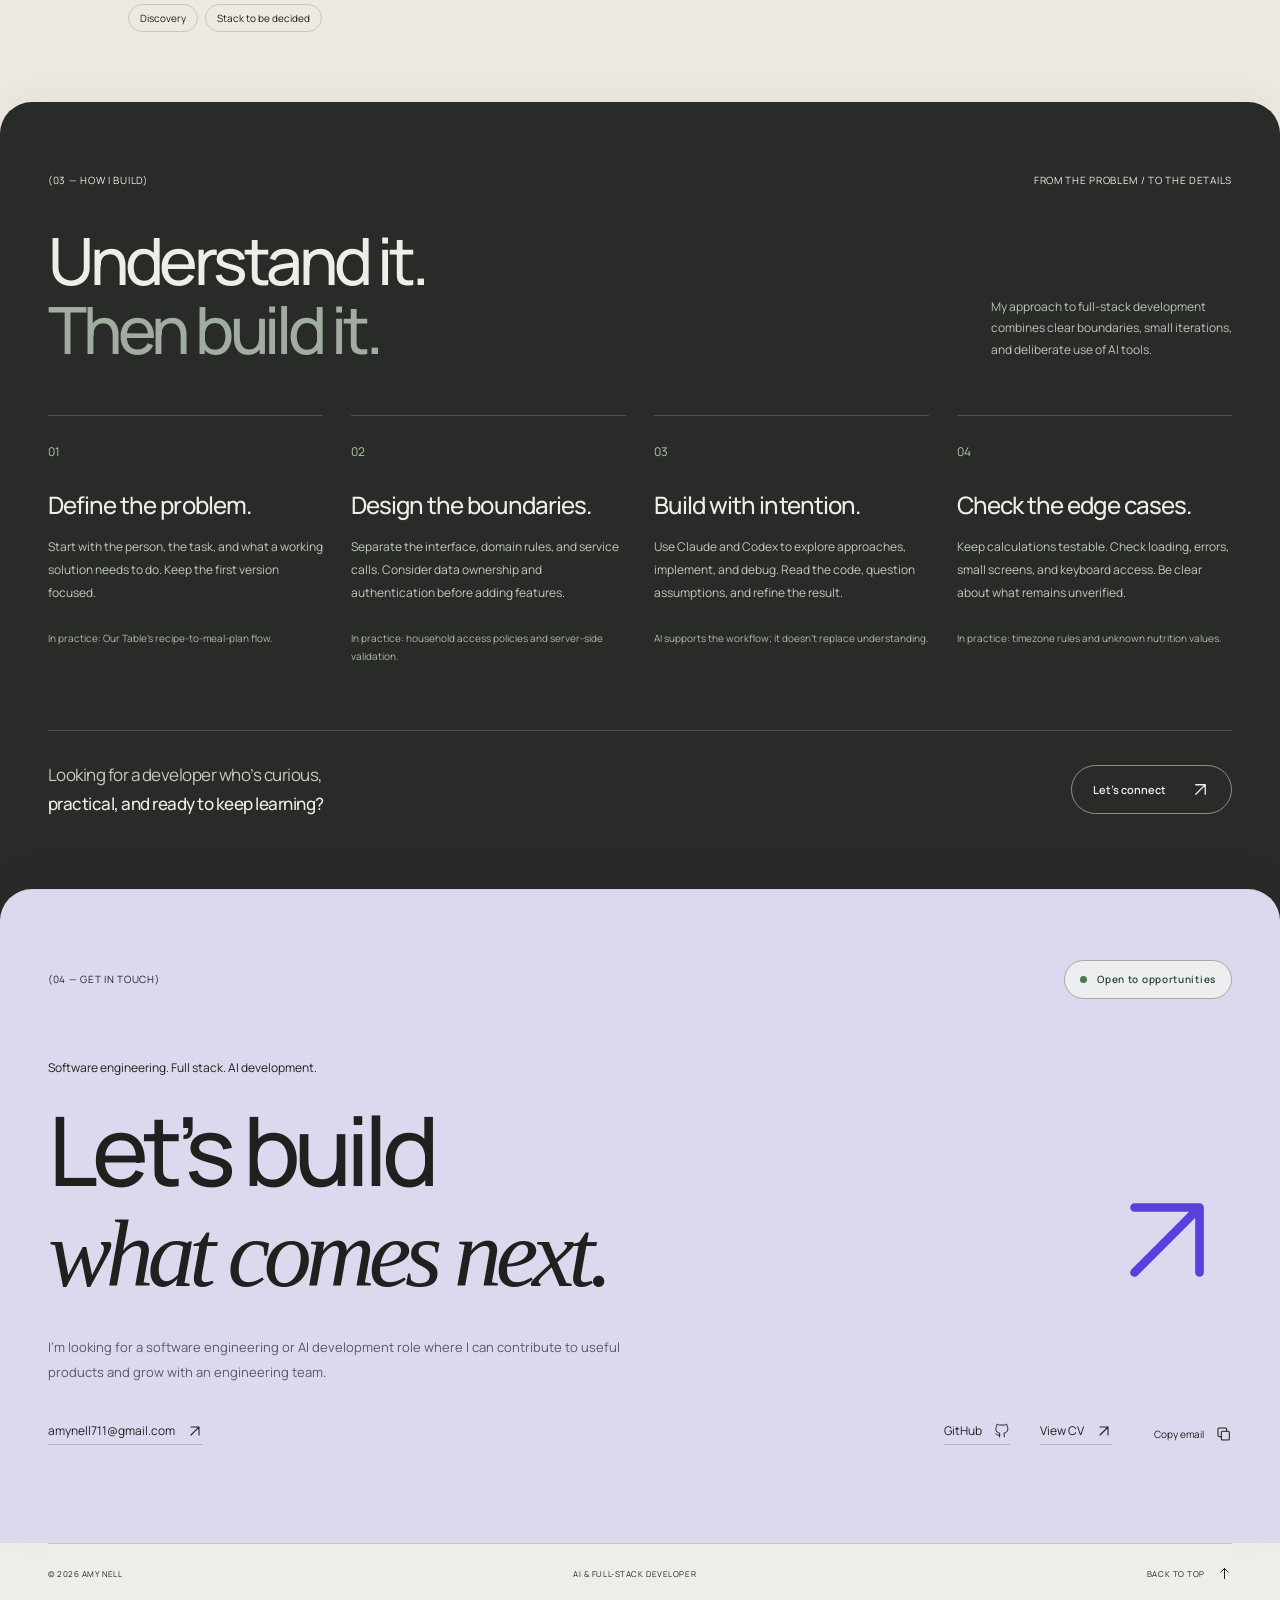
==== commit bcc7aafa: "Refine portfolio for AI and full-stack engineering roles" ====
--- a/index.html
+++ b/index.html
@@ -3,88 +3,97 @@
 <head>
   <meta charset="UTF-8">
   <meta name="viewport" content="width=device-width, initial-scale=1">
-  <meta name="description" content="Amy Nell — full stack web developer and content creator. Explore the thinking, design, and code behind The Narrow Path and Our Table.">
+  <meta name="description" content="Amy Nell — AI-focused full-stack developer and software engineering candidate. Explore real applications, technical case studies, APIs, authentication, databases, and AI-assisted development.">
   <meta name="theme-color" content="#eeeee8">
-  <title>Amy Nell — Developer & Creator</title>
+  <meta property="og:title" content="Amy Nell — AI & Full-Stack Developer">
+  <meta property="og:description" content="Real applications. Thoughtful engineering. Explore Amy’s full-stack projects, technical decisions, and approach to AI-assisted development.">
+  <meta property="og:type" content="website">
+  <meta property="og:url" content="https://amahlenell.github.io/portfolio/">
+  <meta property="og:image" content="https://amahlenell.github.io/portfolio/assets/amy-nell.jpg">
+  <link rel="canonical" href="https://amahlenell.github.io/portfolio/">
+  <title>Amy Nell — AI & Full-Stack Developer</title>
   <link rel="icon" href="assets/favicon.svg" type="image/svg+xml">
+  <link rel="preload" href="assets/manrope.woff2" as="font" type="font/woff2" crossorigin>
   <link rel="preload" href="assets/amy-nell.jpg" as="image">
   <link rel="stylesheet" href="style.css">
+  <link rel="stylesheet" href="refinements.css">
   <script src="app.js" defer></script>
 </head>
 <body>
   <a class="skip" href="#main">Skip to content</a>
   <div class="progress" aria-hidden="true"></div>
   <header class="header shell">
-    <a class="wordmark" href="#home" aria-label="Amy Nell home">an<span>✳</span></a>
-    <span class="header-role">Full stack developer<br>& digital creator</span>
-    <nav aria-label="Main navigation">
-      <a href="#work">Work <sup>03</sup></a>
-      <a href="#about">About</a>
-      <a href="#contact">Let’s talk <span>↗</span></a>
-    </nav>
+    <a class="wordmark" href="#home" aria-label="Amy Nell home">an<svg class="brand-star" aria-hidden="true"><use href="assets/icons.svg#star"></use></svg></a>
+    <span class="header-role">Software engineering<br>& applied AI</span>
+    <nav aria-label="Main navigation"><a href="#skills">Skills</a><a href="#work">Work <sup>03</sup></a><a href="#how-i-build">How I build</a><a href="#contact">Contact <svg class="icon" aria-hidden="true"><use href="assets/icons.svg#arrow-up-right"></use></svg></a></nav>
   </header>
-  <main id="main">
-    <section class="hero shell" id="home" aria-labelledby="hero-title">
-      <div class="name-top"><span>IDEAS. CODE. A LITTLE CURIOSITY.</span><span>PORTFOLIO — 2026</span></div>
+  <main id="main" class="stacked-panels">
+    <section class="hero panel" id="home" aria-labelledby="hero-title"><div class="shell">
+      <div class="name-top"><span>SOFTWARE ENGINEERING / FULL STACK / AI</span><span>AMY NELL — PORTFOLIO</span></div>
       <h1 id="hero-title">AMY NELL<span class="name-dot">.</span></h1>
       <div class="hero-bottom">
-        <div class="hero-intro">
-          <p>I turn thoughtful ideas<br>into things people<br><em>love to use.</em></p>
-          <a class="text-link" href="#work">Explore my work <span>↘</span></a>
+        <div class="hero-intro" id="about">
+          <a class="status-pill" href="#contact"><span class="status-dot" aria-hidden="true"></span>Open to Software Engineering & AI Opportunities<svg class="icon" aria-hidden="true"><use href="assets/icons.svg#arrow-up-right"></use></svg></a>
+          <h2>AI & Full-Stack<br><em>Developer.</em></h2>
+          <p>Hi, I’m Amy. I build full-stack web applications with thoughtful interfaces, reliable backend logic, and a growing focus on AI integration.</p>
+          <p class="hero-detail">My work connects React and Next.js interfaces with TypeScript, databases, authentication, and APIs. I use AI-assisted workflows to help plan, implement, and debug software — with a focus on understanding and checking the result.</p>
+          <div class="hero-actions"><a class="button-primary" href="#work">View Projects <svg class="icon" aria-hidden="true"><use href="assets/icons.svg#arrow-down-right"></use></svg></a><a class="button-outline" href="https://github.com/amahlenell" target="_blank" rel="noopener">GitHub <svg class="icon" aria-hidden="true"><use href="assets/icons.svg#github"></use></svg></a><a class="text-link" href="#contact">Get in Touch <svg class="icon" aria-hidden="true"><use href="assets/icons.svg#arrow-up-right"></use></svg></a></div>
         </div>
-        <figure class="portrait">
-          <div class="portrait-frame"><img src="assets/amy-nell.jpg" alt="Amy Nell, full stack developer and content creator" width="800" height="800" fetchpriority="high"></div>
-          <figcaption><span>THE PERSON BEHIND THE PIXELS</span><span>01 / AMY</span></figcaption>
-        </figure>
-        <div class="hero-side"><span class="asterisk" aria-hidden="true">✳</span><p>Developer’s mind.<br>Creator’s eye.<br>Human at heart.</p><span class="availability"><i></i> Open to opportunities</span></div>
+        <figure class="portrait"><div class="portrait-frame"><img src="assets/amy-nell.jpg" alt="Amy Nell, AI-focused full-stack developer" width="800" height="800" fetchpriority="high"></div><figcaption><span>AMY NELL</span><span>THE DEVELOPER BEHIND THE WORK</span></figcaption></figure>
       </div>
-      <div class="hero-foot"><span>WEB DEVELOPMENT &nbsp; / &nbsp; DESIGN &nbsp; / &nbsp; AI</span><a href="#work">SCROLL TO DISCOVER <span>↓</span></a></div>
-    </section>
+      <div class="hero-foot"><span>FRONTEND TO BACKEND. IDEA TO IMPLEMENTATION.</span><a href="#skills">EXPLORE THE STACK <svg class="icon" aria-hidden="true"><use href="assets/icons.svg#arrow-down"></use></svg></a></div>
+    </div></section>
 
-    <section class="work shell" id="work" aria-labelledby="work-title">
-      <div class="section-top"><span>(01 — SELECTED WORK)</span><span>A FEW THINGS I’VE BEEN MAKING</span></div>
-      <div class="section-heading"><h2 id="work-title">Small ideas.<br><span>Thoughtful builds.</span></h2><p>From shared daily rituals to everyday meals.<br>Explore the problem, the process,<br>and what went into each build.</p></div>
+    <section class="skills panel" id="skills" aria-labelledby="skills-title"><div class="shell">
+      <div class="section-top"><span>(01 — TECHNICAL SKILLS)</span><span>THE TOOLS / THE IMPLEMENTATION</span></div>
+      <div class="section-heading"><h2 id="skills-title">A connected stack.<br><span>A practical mindset.</span></h2><p>Technologies used in my projects,<br>tools that support my workflow,<br>and the areas I’m building toward.</p></div>
+      <div class="skills-grid">
+        <article class="skill-card"><div class="skill-card-top"><span>01 / LANGUAGES & FRAMEWORKS</span><svg class="icon" aria-hidden="true"><use href="assets/icons.svg#code"></use></svg></div><h3>The application layer.</h3><p>Responsive interfaces, typed application logic, and reusable components.</p><ul class="skill-tags"><li>TypeScript</li><li>JavaScript</li><li>React</li><li>Next.js</li><li>HTML & CSS</li><li>Tailwind CSS</li></ul></article>
+        <article class="skill-card"><div class="skill-card-top"><span>02 / BACKEND, DATA & APIs</span><svg class="icon" aria-hidden="true"><use href="assets/icons.svg#database"></use></svg></div><h3>What sits behind it.</h3><p>Server endpoints, relational data, authentication, and user-scoped access.</p><ul class="skill-tags"><li>Supabase</li><li>PostgreSQL</li><li>Auth & RLS</li><li>REST APIs</li><li>Realtime</li><li>Zod validation</li></ul></article>
+        <article class="skill-card"><div class="skill-card-top"><span>03 / AI DEVELOPMENT TOOLS</span><svg class="icon" aria-hidden="true"><use href="assets/icons.svg#terminal"></use></svg></div><h3>Assisted. Still understood.</h3><p>Claude and OpenAI Codex support planning, implementation, debugging, and code review.</p><ul class="skill-tags"><li>Claude</li><li>OpenAI Codex</li><li>AI-assisted development</li></ul><span class="skill-note">Used throughout planning, implementation, and debugging.</span></article>
+        <article class="skill-card"><div class="skill-card-top"><span>04 / AI INTEGRATIONS & AUTOMATION</span><svg class="icon" aria-hidden="true"><use href="assets/icons.svg#workflow"></use></svg></div><h3>Intelligence with boundaries.</h3><p>Our Table includes structured recipe drafting and API integrations. My next focus is deeper workflow automation.</p><ul class="skill-tags"><li>OpenAI API</li><li>Structured outputs</li><li>API orchestration</li><li>Human review</li></ul><span class="skill-note">Current focus: repeatable API workflows and deeper automation.</span></article>
+        <article class="skill-card"><div class="skill-card-top"><span>05 / DEVELOPER TOOLS & DELIVERY</span><svg class="icon" aria-hidden="true"><use href="assets/icons.svg#layers"></use></svg></div><h3>Build. Check. Ship.</h3><p>Version control, deployment, and testable boundaries between the UI, domain logic, and services.</p><ul class="skill-tags"><li>Git & GitHub</li><li>Vercel</li><li>GitHub Pages</li><li>Vitest</li><li>Playwright</li></ul><span class="skill-note">Testing tools are included in the project repositories.</span></article>
+      </div>
+      <div class="skills-foot"><svg class="asterisk" aria-hidden="true"><use href="assets/icons.svg#star"></use></svg><p><strong>AI in the workflow. Engineering in the decisions.</strong><br>Generated code is a starting point. The data model, edge cases, access boundaries, and user experience still need deliberate attention.</p></div>
+    </div></section>
 
+    <section class="work panel" id="work" aria-labelledby="work-title"><div class="shell">
+      <div class="section-top"><span>(02 — FEATURED PROJECTS)</span><span>REAL APPLICATIONS / TECHNICAL CASE STUDIES</span></div>
+      <div class="section-heading"><h2 id="work-title">Built to work.<br><span>Designed for people.</span></h2><p>Explore the application, architecture,<br>and engineering decisions behind<br>each personal project.</p></div>
       <article class="project narrow" id="narrow-path">
-        <button class="project-visual" data-project="narrow" aria-label="Read The Narrow Path case study">
-          <div class="narrow-cover">
-            <div class="cover-title"><span>A SHARED JOURNEY</span><h3>The<br>Narrow Path<span>↗</span></h3><p>One day at a time.<br>Side by side.</p></div>
-            <div class="phone"><div class="phone-speaker"></div><img src="assets/narrow-path-live.png" alt="The Narrow Path’s live sign-in screen" loading="lazy"></div>
-            <svg class="landscape" viewBox="0 0 1200 660" preserveAspectRatio="xMidYMid slice" aria-hidden="true"><circle cx="920" cy="140" r="70" fill="#e4ca8f"/><path d="M300 660L760 140 1100 660Z" fill="#61765e"/><path d="M500 660L950 220 1290 660Z" fill="#3f5948"/><path d="M0 660V520Q280 290 640 550T1200 420V660Z" fill="#b7b7a0"/><path d="M0 660V620Q300 440 630 610T1200 540V660Z" fill="#8c9c81"/><path d="M760 660C650 590 400 640 490 560S800 550 680 460S720 310 760 260" stroke="#ebd6ad" stroke-width="20" fill="none"/></svg>
-            <span class="preview-label">PROJECT ARTWORK + LIVE SCREEN</span>
-          </div><span class="project-open" aria-hidden="true">View case study ↗</span>
-        </button>
-        <div class="project-info"><div class="project-number">01 /</div><div class="project-description"><h3>The Narrow Path</h3><p>A private space to grow in faith, together.</p><div class="tags"><span>Next.js</span><span>TypeScript</span><span>Supabase</span><span>Motion</span></div></div><button class="round-link" data-project="narrow" aria-label="Open The Narrow Path case study">↗</button></div>
+        <button class="project-visual" data-project="narrow" aria-label="Read The Narrow Path case study"><div class="narrow-cover product-cover">
+          <div class="product-cover-header"><span>THE NARROW PATH / PERSONAL PROJECT</span><span>FULL STACK · PWA</span></div>
+          <div class="lifestyle-frame"><img src="assets/narrow-path-lifestyle.jpg" alt="Licensed lifestyle photograph of a smiling couple sharing a phone at a table; stock models, not application users" width="1400" height="933" loading="lazy"><div class="lifestyle-copy"><svg class="icon" aria-hidden="true"><use href="assets/icons.svg#cross"></use></svg><h3>A shared path.<span>One day at a time.</span></h3></div></div>
+          <div class="device-phone narrow-device"><span class="device-button" aria-hidden="true"></span><span class="device-island" aria-hidden="true"></span><div class="device-screen"><img src="assets/narrow-path-mobile.png" alt="The real Narrow Path public sign-in interface at mobile size" width="390" height="844" loading="lazy"></div><span class="device-home" aria-hidden="true"></span></div><span class="device-caption">ACTUAL PUBLIC INTERFACE</span>
+        </div><span class="project-open" aria-hidden="true">View case study <svg class="icon"><use href="assets/icons.svg#arrow-up-right"></use></svg></span></button>
+        <p class="visual-credit">Lifestyle composition with licensed stock models; not users or endorsers. <a href="https://www.pexels.com/photo/couple-looking-at-a-phone-7155730/" target="_blank" rel="noopener">Photo: Gustavo Fring / Pexels</a>.</p>
+        <div class="project-info"><div class="project-number">01 /</div><div class="project-description"><h3>The Narrow Path</h3><p>A private, two-person faith app with shared check-ins, realtime progress, and timezone-aware streak logic.</p><div class="tags"><span>Next.js 15</span><span>TypeScript</span><span>Supabase</span><span>PostgreSQL</span><span>Motion</span></div><p class="project-role">My role: full-stack implementation · Personal project</p><div class="project-actions"><button class="text-link" data-project="narrow">Read case study <svg class="icon" aria-hidden="true"><use href="assets/icons.svg#arrow-up-right"></use></svg></button><a href="https://github.com/amahlenell/narrow-path" target="_blank" rel="noopener">GitHub <svg class="icon" aria-hidden="true"><use href="assets/icons.svg#github"></use></svg></a><a href="https://narrow-path-blond.vercel.app/" target="_blank" rel="noopener">Explore live app <svg class="icon" aria-hidden="true"><use href="assets/icons.svg#arrow-up-right"></use></svg></a></div><p class="access-note">Live app requires sign-in. Public sample demo not yet available.</p></div><button class="round-link" data-project="narrow" aria-label="Open The Narrow Path case study"><svg class="icon" aria-hidden="true"><use href="assets/icons.svg#arrow-up-right"></use></svg></button></div>
       </article>
-
       <article class="project table" id="our-table">
-        <button class="project-visual" data-project="table" aria-label="Read Our Table case study">
-          <div class="table-cover"><div class="table-cover-top"><span>GOOD FOOD. SHARED.</span><span class="table-brand">Our Table<span>✳</span></span><span>YOUR EVERYDAY KITCHEN</span></div><div class="browser-mockup"><div class="browser-bar"><span>● ● ●</span><span>our-table-wine.vercel.app</span><span>↗</span></div><img src="assets/our-table-live.png" alt="Our Table’s live welcome and sign-in page" loading="lazy"></div><div class="table-cover-bottom"><span>A little planning.<br>More time together.</span><span class="fork" aria-hidden="true">✳</span><span>RECIPES / NUTRITION / MEAL PREP</span></div></div>
-          <span class="project-open" aria-hidden="true">View case study ↗</span>
-        </button>
-        <div class="project-info"><div class="project-number">02 /</div><div class="project-description"><h3>Our Table</h3><p>A thoughtful recipe book for an everyday kitchen.</p><div class="tags"><span>Next.js</span><span>TypeScript</span><span>Supabase</span><span>OpenAI API</span></div></div><button class="round-link" data-project="table" aria-label="Open Our Table case study">↗</button></div>
+        <button class="project-visual" data-project="table" aria-label="Read Our Table case study"><div class="table-cover product-cover">
+          <div class="product-cover-header"><span>OUR TABLE / PERSONAL PROJECT</span><span>RESPONSIVE WEB APPLICATION</span></div><div class="table-wordmark">Our Table<span>.</span></div>
+          <div class="device-laptop"><div class="laptop-lid"><span class="laptop-camera" aria-hidden="true"></span><div class="laptop-screen"><img src="assets/our-table-live.png" alt="Our Table’s real desktop welcome and sign-in page" width="1265" height="712" loading="lazy"></div></div><div class="laptop-base" aria-hidden="true"></div></div>
+          <div class="device-phone table-device"><span class="device-button" aria-hidden="true"></span><span class="device-island" aria-hidden="true"></span><div class="device-screen"><img src="assets/our-table-mobile.png" alt="Our Table’s real mobile welcome and sign-in page" width="390" height="844" loading="lazy"></div><span class="device-home" aria-hidden="true"></span></div><span class="device-caption">ACTUAL DESKTOP + MOBILE INTERFACES</span>
+        </div><span class="project-open" aria-hidden="true">View case study <svg class="icon"><use href="assets/icons.svg#arrow-up-right"></use></svg></span></button>
+        <div class="project-info"><div class="project-number">02 /</div><div class="project-description"><h3>Our Table</h3><p>A shared recipe and meal-prep application with ingredient-based nutrition, individual portions, and structured AI drafting.</p><div class="tags"><span>Next.js</span><span>TypeScript</span><span>Supabase</span><span>OpenAI API</span><span>Zod</span></div><p class="project-role">My role: full-stack implementation · Personal project</p><div class="project-actions"><button class="text-link" data-project="table">Read case study <svg class="icon" aria-hidden="true"><use href="assets/icons.svg#arrow-up-right"></use></svg></button><a href="https://github.com/amahlenell/our-table" target="_blank" rel="noopener">GitHub <svg class="icon" aria-hidden="true"><use href="assets/icons.svg#github"></use></svg></a><a href="https://our-table-wine.vercel.app/auth/login" target="_blank" rel="noopener">Explore live app <svg class="icon" aria-hidden="true"><use href="assets/icons.svg#arrow-up-right"></use></svg></a></div><p class="access-note">Live app requires sign-in. A separate sample demo is not deployed yet.</p></div><button class="round-link" data-project="table" aria-label="Open Our Table case study"><svg class="icon" aria-hidden="true"><use href="assets/icons.svg#arrow-up-right"></use></svg></button></div>
       </article>
-
       <article class="project medical" id="up-next">
-        <button class="project-visual" data-project="medical" aria-label="Read about the planned AI medical application">
-          <div class="medical-cover"><div class="medical-grid" aria-hidden="true"></div><span class="medical-label"><i></i> EXPLORING WHAT’S NEXT</span><h3>A little intelligence.<br><em>A lot of care.</em></h3><svg class="medical-flower" viewBox="0 0 300 300" aria-hidden="true"><g fill="none" stroke="currentColor" stroke-width="1"><ellipse cx="150" cy="150" rx="135" ry="55"/><ellipse cx="150" cy="150" rx="135" ry="55" transform="rotate(45 150 150)"/><ellipse cx="150" cy="150" rx="135" ry="55" transform="rotate(90 150 150)"/><ellipse cx="150" cy="150" rx="135" ry="55" transform="rotate(135 150 150)"/><circle cx="150" cy="150" r="55"/></g><path d="M132 125H168V132H175V168H168V175H132V168H125V132H132Z" fill="currentColor"/></svg><div class="medical-bottom"><span>AI × HEALTHCARE</span><span>COMING NEXT ↗</span></div></div>
-          <span class="project-open" aria-hidden="true">Read the plan ↗</span>
-        </button>
-        <div class="project-info"><div class="project-number">03 /</div><div class="project-description"><h3>AI medical application <span class="soon-tag">Coming next</span></h3><p>A new space to explore. Not built yet.</p><div class="tags"><span>Discovery</span><span>Stack to be decided</span></div></div><button class="round-link" data-project="medical" aria-label="Open AI medical application project plan">↗</button></div>
+        <button class="project-visual" data-project="medical" aria-label="Read about the planned AI medical application"><div class="medical-cover"><div class="medical-grid" aria-hidden="true"></div><span class="medical-label"><i></i> NEXT PROJECT / DISCOVERY</span><h3>AI, with a<br><em>defined purpose.</em></h3><svg class="medical-flower" viewBox="0 0 300 300" aria-hidden="true"><g fill="none" stroke="currentColor" stroke-width="1"><ellipse cx="150" cy="150" rx="135" ry="55"/><ellipse cx="150" cy="150" rx="135" ry="55" transform="rotate(45 150 150)"/><ellipse cx="150" cy="150" rx="135" ry="55" transform="rotate(90 150 150)"/><ellipse cx="150" cy="150" rx="135" ry="55" transform="rotate(135 150 150)"/><circle cx="150" cy="150" r="55"/></g><path d="M132 125H168V132H175V168H168V175H132V168H125V132H132Z" fill="currentColor"/></svg><div class="medical-bottom"><span>AI × HEALTHCARE</span><span>PLANNED — NOT YET BUILT</span></div></div><span class="project-open" aria-hidden="true">Read the plan <svg class="icon"><use href="assets/icons.svg#arrow-up-right"></use></svg></span></button>
+        <div class="project-info"><div class="project-number">03 /</div><div class="project-description"><h3>AI medical application <span class="soon-tag">Coming next</span></h3><p>An upcoming project. Problem definition, scope, and technology choices are still to come.</p><div class="tags"><span>Discovery</span><span>Stack to be decided</span></div></div><button class="round-link" data-project="medical" aria-label="Open AI medical application project plan"><svg class="icon" aria-hidden="true"><use href="assets/icons.svg#arrow-up-right"></use></svg></button></div>
       </article>
-    </section>
-
-    <section class="about shell" id="about" aria-labelledby="about-title">
-      <div class="section-top"><span>(02 — A LITTLE ABOUT ME)</span><span>MORE THAN JUST THE CODE</span></div>
-      <div class="about-grid"><div class="about-left"><span class="asterisk" aria-hidden="true">✳</span><h2 id="about-title">Curious by nature.<br>Creative by default.</h2><a class="text-link" href="assets/amy-nell-cv.pdf" target="_blank" rel="noopener">Read my CV <span>↗</span></a></div><div class="about-copy"><p class="big-copy">Hi, I’m Amy. I’m a full stack web developer and content creator who loves making digital things feel a little more human.</p><p>My experience spans frontend and backend development, content creation, and digital marketing. I bring both a creative eye and a practical approach to the things I build.</p><p>I’m always learning, experimenting, and finding thoughtful ways to turn an idea into something useful.</p><div class="expertise"><div><span>01</span><h3>Build</h3><p>Responsive interfaces.<br>Connected applications.</p></div><div><span>02</span><h3>Create</h3><p>Visual storytelling.<br>Content with purpose.</p></div><div><span>03</span><h3>Explore</h3><p>New tools.<br>AI possibilities.</p></div></div></div></div>
-    </section>
-    <div class="marquee" aria-hidden="true"><div>THINK IT. BUILD IT. MAKE IT FEEL GOOD. <span>✳</span> THINK IT. BUILD IT. MAKE IT FEEL GOOD. <span>✳</span> </div></div>
-    <section class="contact shell" id="contact" aria-labelledby="contact-title"><div class="section-top"><span>(03 — SAY HELLO)</span><span class="availability"><i></i> OPEN TO OPPORTUNITIES</span></div><p>Have something in mind?</p><a class="contact-title" href="mailto:amynell711@gmail.com"><h2 id="contact-title">Let’s make<br><em>something matter.</em></h2><span>↗</span></a><div class="contact-links"><a href="mailto:amynell711@gmail.com">amynell711@gmail.com ↗</a><a href="https://github.com/amahlenell" target="_blank" rel="noopener">GitHub ↗</a><button id="copy-email" type="button">Copy email <span>⧉</span></button></div><p class="copy-status" id="copy-status" role="status"></p></section>
+    </div></section>
+    <section class="process panel" id="how-i-build" aria-labelledby="process-title"><div class="shell">
+      <div class="section-top"><span>(03 — HOW I BUILD)</span><span>FROM THE PROBLEM / TO THE DETAILS</span></div>
+      <div class="section-heading"><h2 id="process-title">Understand it.<br><span>Then build it.</span></h2><p>My approach to full-stack development<br>combines clear boundaries, small iterations,<br>and deliberate use of AI tools.</p></div>
+      <div class="process-grid"><article><span class="step-number">01</span><h3>Define the problem.</h3><p>Start with the person, the task, and what a working solution needs to do. Keep the first version focused.</p><span class="process-evidence">In practice: Our Table’s recipe-to-meal-plan flow.</span></article><article><span class="step-number">02</span><h3>Design the boundaries.</h3><p>Separate the interface, domain rules, and service calls. Consider data ownership and authentication before adding features.</p><span class="process-evidence">In practice: household access policies and server-side validation.</span></article><article><span class="step-number">03</span><h3>Build with intention.</h3><p>Use Claude and Codex to explore approaches, implement, and debug. Read the code, question assumptions, and refine the result.</p><span class="process-evidence">AI supports the workflow; it doesn’t replace understanding.</span></article><article><span class="step-number">04</span><h3>Check the edge cases.</h3><p>Keep calculations testable. Check loading, errors, small screens, and keyboard access. Be clear about what remains unverified.</p><span class="process-evidence">In practice: timezone rules and unknown nutrition values.</span></article></div>
+      <div class="process-footer"><p>Looking for a developer who’s curious,<br><strong>practical, and ready to keep learning?</strong></p><a class="button-outline" href="#contact">Let’s connect <svg class="icon" aria-hidden="true"><use href="assets/icons.svg#arrow-up-right"></use></svg></a></div>
+    </div></section>
+    <section class="contact panel" id="contact" aria-labelledby="contact-title"><div class="shell">
+      <div class="section-top"><span>(04 — GET IN TOUCH)</span><a class="status-pill" href="mailto:amynell711@gmail.com"><span class="status-dot" aria-hidden="true"></span>Open to opportunities</a></div><p>Software engineering. Full stack. AI development.</p><a class="contact-title" href="mailto:amynell711@gmail.com"><h2 id="contact-title">Let’s build<br><em>what comes next.</em></h2><svg class="contact-arrow" aria-hidden="true"><use href="assets/icons.svg#arrow-up-right"></use></svg></a><p class="contact-description">I’m looking for a software engineering or AI development role where I can contribute to useful products and grow with an engineering team.</p><div class="contact-links"><a href="mailto:amynell711@gmail.com">amynell711@gmail.com <svg class="icon" aria-hidden="true"><use href="assets/icons.svg#arrow-up-right"></use></svg></a><a href="https://github.com/amahlenell" target="_blank" rel="noopener">GitHub <svg class="icon" aria-hidden="true"><use href="assets/icons.svg#github"></use></svg></a><a href="assets/amy-nell-cv.pdf" target="_blank" rel="noopener">View CV <svg class="icon" aria-hidden="true"><use href="assets/icons.svg#arrow-up-right"></use></svg></a><button id="copy-email" type="button"><span class="copy-label">Copy email</span><svg class="icon" aria-hidden="true"><use href="assets/icons.svg#copy"></use></svg></button></div><p class="copy-status" id="copy-status" role="status"></p>
+    </div></section>
   </main>
-  <footer class="shell"><span>© <span id="year">2026</span> AMY NELL</span><span>MADE WITH CURIOSITY & A LITTLE CODE.</span><a href="#home">BACK TO TOP ↑</a></footer>
-
-  <dialog id="case-dialog" aria-labelledby="case-title"><div class="case-shell"><header class="case-header"><a class="wordmark" href="#home" data-close>an<span>✳</span></a><span id="case-counter"></span><button class="close-case" type="button">Back to work <span>×</span></button></header><div id="case-content"></div><footer class="case-footer"><span>MORE TO EXPLORE</span><button id="next-project" type="button"></button></footer></div></dialog>
-  <div class="hover-cursor" aria-hidden="true">EXPLORE<br>↗</div>
+  <footer class="shell"><span>© <span id="year">2026</span> AMY NELL</span><span>AI & FULL-STACK DEVELOPER</span><a href="#home">BACK TO TOP <svg class="icon" aria-hidden="true"><use href="assets/icons.svg#arrow-up"></use></svg></a></footer>
+  <dialog id="case-dialog" aria-labelledby="case-title"><div class="case-shell"><header class="case-header"><a class="wordmark" href="#home" data-close aria-label="Close case study">an<svg class="brand-star" aria-hidden="true"><use href="assets/icons.svg#star"></use></svg></a><span id="case-counter"></span><button class="close-case" type="button">Back to work <svg class="icon" aria-hidden="true"><use href="assets/icons.svg#close"></use></svg></button></header><div id="case-content"></div><footer class="case-footer"><span>MORE TO EXPLORE</span><button id="next-project" type="button"></button></footer></div></dialog>
+  <div class="hover-cursor" aria-hidden="true">CASE STUDY<svg class="icon"><use href="assets/icons.svg#arrow-up-right"></use></svg></div>
 </body>
 </html>
-
--- a/refinements.css
+++ b/refinements.css
@@ -0,0 +1,19 @@
+/* Recruitment-focused refinements. Shared typography and case-study patterns remain in style.css. */
+:root{--sage:#e0e5de;--warm:#eee9e1;--night:#282b27;--lilac:#ddd8ed}
+.icon,.brand-star,.asterisk,.contact-arrow{fill:none;stroke:currentColor;stroke-width:1.6;stroke-linecap:round;stroke-linejoin:round;flex-shrink:0}.icon{width:19px;height:19px;vertical-align:middle}.brand-star{width:12px;height:12px;vertical-align:top;margin:1px 0 0 6px}.wordmark{display:inline-flex;align-items:flex-start}.header{height:94px}.header nav{gap:30px}.header nav a{display:inline-flex;align-items:center;gap:7px}.header nav .icon{width:17px;height:17px}.header-role{font-size:11px}
+.stacked-panels{isolation:isolate}.panel{position:relative;width:100%;margin:0;padding:70px 0 100px;background:var(--paper);border-radius:32px 32px 0 0;box-shadow:0 -14px 40px #20211f0a;scroll-margin-top:0}.panel+.panel{margin-top:-30px;border-top:1px solid #20211f10}.hero{z-index:1;box-shadow:none;border-radius:0;padding:22px 0 40px}.skills{z-index:2;background:var(--sage)}.work{z-index:3;background:var(--warm)}.process{z-index:4;background:var(--night);color:var(--paper)}.contact{z-index:5;background:var(--lilac);padding-bottom:65px}
+.hero h1{margin-top:6px;line-height:1.08}.hero-bottom{grid-template-columns:1.55fr .85fr;gap:9%;margin-top:24px;align-items:center}.hero-intro{max-width:750px;align-self:center}.hero-intro h2{font-size:clamp(34px,4.7vw,72px);letter-spacing:-.06em;font-weight:500;line-height:1.05;margin:25px 0 19px}.hero-intro h2 em{font-family:Georgia,serif;font-weight:400}.hero-intro>p{font-size:15px;line-height:1.75;letter-spacing:-.01em;font-weight:400;max-width:650px}.hero-intro>p.hero-detail{font-size:12px;line-height:1.9;color:var(--muted);margin-top:15px;max-width:610px}.portrait{width:100%;max-width:350px;justify-self:end}.portrait-frame{aspect-ratio:1/1.16;border-radius:4px}.portrait figcaption{font-size:7px}.portrait figcaption>span:last-child{text-align:right}.hero-foot{padding-top:40px;border:0;align-items:center}.hero-foot a{gap:18px}.hero-actions{display:flex;align-items:center;gap:12px;flex-wrap:wrap;margin-top:28px}.button-primary,.button-outline{display:inline-flex;align-items:center;justify-content:center;gap:25px;font-size:11px;font-weight:600;border-radius:32px;padding:14px 21px;border:1px solid var(--ink);transition:background .2s,color .2s,transform .2s}.button-primary{background:var(--ink);color:var(--paper)}.button-outline{background:transparent}.button-primary:hover{background:var(--accent);border-color:var(--accent);transform:translateY(-2px)}.button-outline:hover{background:var(--ink);color:var(--paper)}.hero-actions .text-link{font-size:11px;gap:15px;margin:0 0 0 8px}.text-link{gap:18px}.status-pill{display:inline-flex;gap:10px;align-items:center;border:1px solid #9eaea0;background:#f7faf3a6;padding:11px 15px;border-radius:40px;font-size:10px;line-height:1.5;font-weight:600;color:#294a36;transition:background .25s,border-color .25s;max-width:100%}.status-pill:hover{background:#f8fff5;border-color:#5d8865}.status-pill .icon{width:15px;height:15px;margin-left:2px}.status-dot{width:7px;height:7px;border-radius:50%;background:#477955;flex-shrink:0;animation:status-pulse 3.5s ease-out infinite}@keyframes status-pulse{0%,100%{box-shadow:0 0 0 3px #47795512}50%{box-shadow:0 0 0 6px #47795500}}
+.section-top{font-size:10px;line-height:1.5;align-items:center}.section-heading{margin:38px 0 50px;gap:45px}.section-heading h2{font-size:clamp(38px,5.1vw,76px)}.section-heading h2 span{color:#697469}.section-heading>p{font-size:12px;line-height:1.8;max-width:310px}.skills-grid{display:grid;grid-template-columns:repeat(6,minmax(0,1fr));gap:18px}.skill-card{grid-column:span 2;border:1px solid #aab5a56b;background:#eef1e94f;border-radius:14px;padding:26px 22px;min-width:0}.skill-card:nth-child(n+4){grid-column:span 3}.skill-card-top{display:flex;align-items:center;justify-content:space-between;gap:12px;margin-bottom:30px}.skill-card-top>span{font-size:8px;letter-spacing:.05em;line-height:1.6}.skill-card-top .icon{width:22px;height:22px;color:#53694d}.skill-card h3{font-size:23px;font-weight:500;letter-spacing:-.045em;line-height:1.2}.skill-card>p{font-size:12px;line-height:1.9;color:#535e52;margin-top:14px;max-width:460px}.skill-tags{list-style:none;display:flex;gap:7px;flex-wrap:wrap;margin:22px 0 0;padding:0}.skill-tags li{font-size:9px;border:1px solid #a8b3a3;border-radius:30px;padding:6px 10px}.skill-note{display:block;font-size:10px;line-height:1.7;color:#596553;margin-top:18px}.skills-foot{display:flex;gap:25px;border-top:1px solid #aab5a5;margin-top:36px;padding-top:28px;align-items:center}.skills-foot .asterisk{height:50px;width:50px;color:var(--accent)}.skills-foot p{font-size:12px;line-height:1.9;max-width:760px;color:#4e5c4e}.skills-foot strong{font-weight:600;color:var(--ink)}
+.work .section-heading h2 span{color:#8a8175}.project{margin-bottom:70px}.project:last-child{margin-bottom:0}.project-visual{border-radius:20px;isolation:isolate}.product-cover{position:relative;height:clamp(450px,48vw,690px);padding:0;display:block;overflow:hidden}.product-cover-header{position:absolute;left:4%;right:4%;top:26px;display:flex;justify-content:space-between;gap:20px;font-size:8px;letter-spacing:.07em;z-index:3;line-height:1.6}.narrow-cover{background:#c9d1c0;color:#2b3b2d}.lifestyle-frame{position:absolute;left:4%;top:13%;width:76%;height:80%;border-radius:14px;overflow:hidden;background:#a6ac98}.lifestyle-frame>img{width:100%;height:100%;object-fit:cover;object-position:43% center}.lifestyle-frame:after{content:'';position:absolute;inset:0;background:linear-gradient(0deg,#142015c2,transparent 45%)}.lifestyle-copy{position:absolute;bottom:28px;left:30px;color:#fff9e9;z-index:1}.lifestyle-copy .icon{width:24px;height:24px;margin-bottom:12px}.lifestyle-copy h3{font-family:Georgia,serif;font-weight:400;font-size:clamp(27px,4vw,58px);letter-spacing:-.045em;line-height:1.05}.device-phone{position:absolute;width:auto;height:80%;aspect-ratio:414/872;border-radius:clamp(20px,3.4vw,48px);padding:10px 8px;background:linear-gradient(105deg,#585852,#141716 7%,#62635e 9%,#151817 12%,#101312 86%,#70716b 93%,#141716 95%);border:1px solid #a8a8a2;box-shadow:2px 2px 0 #e3e3da55 inset,-2px -2px 0 #0008 inset,15px 25px 30px #2436293b,3px 5px 8px #14211940;overflow:visible;z-index:4;transition:transform .65s cubic-bezier(.2,.8,.2,1)}.device-screen{position:relative;width:100%;height:100%;border-radius:inherit;overflow:hidden;background:#faf6ef;isolation:isolate}.device-screen:after{content:'';pointer-events:none;position:absolute;inset:0;border-radius:inherit;background:linear-gradient(115deg,#fff3,transparent 25%,transparent 80%,#fff1);box-shadow:0 0 0 1px #0004 inset}.device-screen>img{height:100%;width:100%;object-fit:cover;object-position:top;max-width:100%}.device-island{position:absolute;z-index:5;left:35%;top:17px;width:30%;height:11px;border-radius:15px;background:#111513;box-shadow:1px 1px 1px #fff2 inset}.device-island:after{content:'';position:absolute;right:5px;top:3px;width:5px;height:5px;background:#232e35;border-radius:50%}.device-home{position:absolute;bottom:16px;left:34%;width:32%;height:3px;border-radius:5px;background:#24272070;z-index:5}.device-button{position:absolute;right:-3px;top:25%;width:3px;height:11%;border-radius:0 3px 3px 0;background:linear-gradient(#9a9b92,#4a4f46,#a1a39a);z-index:-1}.device-button:before,.device-button:after{content:'';position:absolute;left:0;width:3px;height:70%;background:inherit;border-radius:3px}.device-button:before{left:calc(-100% - 1px);display:none}.narrow-device{right:5%;top:14%;transform:rotate(7deg)}.narrow .project-visual:hover .narrow-device{transform:rotate(3deg) translateY(-5px)}.device-caption{position:absolute;right:4%;bottom:15px;font-size:7px;letter-spacing:.07em}.project-open{display:inline-flex;align-items:center;gap:18px;right:auto;left:28px;bottom:25px;z-index:6}.narrow .project-open{left:auto;right:28px;bottom:23px}.project-open .icon{width:16px;height:16px}.visual-credit{font-size:8px;line-height:1.8;color:#5d6056;margin-top:10px;max-width:750px}.visual-credit a{text-decoration:underline;text-underline-offset:3px}.project-info{grid-template-columns:60px 1fr 52px;padding-top:25px}.project-description>p{font-size:13px;line-height:1.8;max-width:800px}.project-description .project-role{font-size:10px;margin-top:17px;color:#5d5e57}.project-actions{display:flex;align-items:center;gap:28px;flex-wrap:wrap;margin-top:24px}.project-actions a,.project-actions button{font-size:11px;font-weight:500;display:inline-flex;align-items:center;gap:10px;padding:0;background:none}.project-actions a:hover,.project-actions button:hover{color:var(--accent)}.project-actions .icon{width:16px;height:16px}.project-description .access-note{font-size:9px;line-height:1.7;margin-top:12px;color:#62655d}.round-link{display:grid;place-items:center}.round-link .icon{width:23px;height:23px}.round-link:hover{transform:none}.tags span{font-size:10px;padding:6px 11px}
+.table-cover{background:#d9c7aa;color:#49352a;padding:0}.table-wordmark{position:absolute;left:5%;top:12%;font-family:Georgia,serif;font-size:clamp(34px,4.3vw,64px);letter-spacing:-.055em}.table-wordmark span{color:#916a42}.device-laptop{position:absolute;left:5%;top:29%;width:78%;filter:drop-shadow(0 24px 15px #543d272d);transform:perspective(1400px) rotateX(3deg) rotateY(-3deg);transition:transform .7s}.laptop-lid{position:relative;background:linear-gradient(120deg,#92928a,#2b2c29 4%,#141716 95%,#9a9c94);padding:15px 12px 12px;border:1px solid #d7d8d0;border-radius:14px 14px 5px 5px;box-shadow:0 0 0 1px #222 inset}.laptop-camera{position:absolute;width:4px;height:4px;background:#080c0b;box-shadow:0 0 0 1px #555;left:50%;top:5px;border-radius:50%}.laptop-screen{overflow:hidden;background:#f6efe3;border-radius:3px}.laptop-screen img{width:100%;aspect-ratio:1265/712;object-fit:contain}.laptop-base{position:relative;left:-5%;width:110%;height:18px;border-radius:1px 1px 36% 36% / 1px 1px 85% 85%;background:linear-gradient(#d3d4cc,#e4e5dc 20%,#a8aaa1 40%,#85887e 75%,#41433d);box-shadow:0 1px 1px #fff9 inset}.laptop-base:after{content:'';position:absolute;top:0;left:43%;width:14%;height:6px;background:#83867e;border-radius:0 0 8px 8px;box-shadow:0 1px 1px #363a3366 inset}.table-device{right:5%;top:17%;height:77%;transform:rotate(7deg);box-shadow:10px 23px 28px #342c263d}.table .project-visual:hover .device-laptop{transform:perspective(1400px) rotateX(0) rotateY(0) translateY(-4px)}.table .project-visual:hover .table-device{transform:rotate(4deg) translateY(-5px)}.medical-cover{border-radius:20px}.medical .project-open{left:28px;right:auto;bottom:50px}
+.process .section-heading h2 span{color:#a1ada0}.process .section-heading>p{color:#bdc5b9}.process-grid{display:grid;grid-template-columns:repeat(4,minmax(0,1fr));gap:28px}.process-grid article{border-top:1px solid #78827170;padding-top:24px;min-width:0}.step-number{font-size:12px;color:#b7c7a9}.process-grid h3{font-size:24px;line-height:1.2;font-weight:500;letter-spacing:-.04em;margin-top:30px}.process-grid p{font-size:12px;color:#c3cabc;line-height:1.9;margin-top:17px}.process-evidence{display:block;font-size:10px;color:#aebba5;line-height:1.8;margin-top:24px}.process-footer{display:flex;align-items:center;justify-content:space-between;gap:30px;margin-top:65px;border-top:1px solid #78827170;padding-top:30px}.process-footer p{font-size:17px;line-height:1.7;letter-spacing:-.03em;color:#c3cabc}.process-footer strong{color:var(--paper);font-weight:500}.process-footer .button-outline{border-color:#899383;color:var(--paper)}.process-footer .button-outline:hover{background:var(--paper);color:var(--night)}
+.contact .section-top{align-items:center}.contact .section-top>span:last-child{max-width:none;text-align:left}.contact>.shell>p:not(.copy-status){margin-top:60px;font-size:12px}.contact-title{margin-top:24px}.contact h2{font-size:clamp(42px,7.5vw,112px)}.contact-arrow{width:130px;height:130px;color:var(--accent);transition:transform .25s}.contact-title:hover .contact-arrow{transform:translate(6px,-6px)}.contact>.shell>p.contact-description{max-width:600px;line-height:1.9;font-size:13px;color:#5c5572;margin-top:30px}.contact-links{gap:30px;font-size:12px;margin-top:35px}.contact-links a{display:inline-flex;align-items:center;gap:12px;border-bottom:1px solid #bab2ce}.contact-links button{display:inline-flex;align-items:center;gap:12px}.copy-status{min-height:18px;height:auto;color:#45328c}.contact-links .icon{height:16px;width:16px}body>footer{position:relative;z-index:6;background:var(--paper);font-size:8px;align-items:center}body>footer a{display:flex;align-items:center;gap:12px}body>footer .icon{height:15px;width:15px}.hover-cursor{z-index:12;gap:5px;font-size:8px}.hover-cursor .icon{margin:auto;width:19px;height:19px}
+/* Keep dialog behaviour and the original story tabs; improve facts and media. */
+.case-header{position:sticky;top:0;background:var(--paper);z-index:10}.case-header .close-case .icon{width:26px;height:26px}.case-external{display:inline-flex;align-items:center;gap:20px}.case-access{font-size:10px;color:var(--muted);line-height:1.8;text-align:right;margin-top:12px;max-width:240px}.case-links{flex-shrink:0}.case-meta .case-role{font-size:11px}.case-meta .tags{gap:7px}.gallery{min-width:0}.gallery-stage{border-radius:13px;min-height:0;background:#e3e3db}.gallery-stage>img{max-height:620px;aspect-ratio:1.78;object-fit:contain}.gallery-stage>img.portrait-media{height:570px;width:100%;aspect-ratio:auto;object-fit:contain}.gallery-stage.expanded>img{height:auto;max-height:none;aspect-ratio:auto}.gallery-stage.expanded>img.portrait-media{height:850px;max-height:85dvh;object-fit:contain}.gallery-expand{display:inline-flex;align-items:center;gap:8px}.gallery-expand .icon{width:14px;height:14px}.gallery-controls button{display:grid;place-items:center}.gallery-controls button .icon{width:16px;height:16px}.gallery-caption{line-height:1.8}.case-tabs button{font-size:12px}.case-footer button{display:inline-flex;align-items:center;gap:25px}.case-footer button .icon{width:36px;height:36px}.architecture-flow{display:flex;align-items:stretch;gap:10px;margin:30px 0;border:1px solid var(--line);border-radius:12px;padding:20px}.architecture-node{flex:1;min-width:0}.architecture-node strong{font-size:12px;font-weight:600;display:block;margin-bottom:8px}.architecture-node span{font-size:10px;color:var(--muted);line-height:1.7}.architecture-flow>.icon{align-self:center;width:17px;height:17px}.architecture-caption{font-size:9px;color:var(--muted);line-height:1.8;margin-bottom:28px}.story-note{font-size:11px}.case-meta h3{line-height:1.6}
+@media(min-width:901px) and (prefers-reduced-motion:no-preference){.panel{position:sticky;top:var(--pin-top,0px)}}
+@media(max-width:1000px){.hero-bottom{gap:6%;grid-template-columns:1.4fr .8fr}.hero-intro>p{font-size:13px}.hero-intro h2{font-size:45px}.status-pill{font-size:9px;padding:10px 12px;gap:8px}.skills-grid{gap:14px}.skill-card{padding:23px 19px}.skill-card h3{font-size:21px}.process-grid{gap:20px}.process-grid h3{font-size:21px}.product-cover{height:490px}.lifestyle-frame{width:73%;object-position:40%}.device-phone{border-radius:32px}.table-device{height:76%}.device-laptop{top:33%}.contact-links{gap:22px}.contact-arrow{height:100px;width:100px}}
+@media(max-width:900px){.panel{position:relative;padding:55px 0 78px;border-radius:25px 25px 0 0}.panel+.panel{margin-top:-22px}.hero{padding-top:22px;padding-bottom:50px;border-radius:0}.header nav{gap:22px}.skills-grid{grid-template-columns:repeat(2,minmax(0,1fr))}.skill-card,.skill-card:nth-child(n+4){grid-column:auto}.skill-card:last-child{grid-column:span 2}.process-grid{grid-template-columns:repeat(2,minmax(0,1fr));gap:35px 28px}.process-grid h3{margin-top:22px}.project-info{grid-template-columns:35px 1fr 45px;gap:13px}.hero-actions{gap:10px}.hero-actions .text-link{margin:4px 0 0}.button-primary,.button-outline{font-size:10px;gap:16px;padding:12px 17px}.hero-intro .hero-detail{font-size:11px}.hero-intro h2{font-size:39px}.portrait-frame{aspect-ratio:1/1.3}.skills-foot p{font-size:11px}.contact .section-top .status-pill{font-size:9px}.project-description h3{font-size:27px}}
+@media(max-width:600px){.header{height:76px;gap:12px}.header nav{gap:18px;font-size:10px}.header nav a:nth-child(3){display:none}.header nav a:last-child .icon{width:14px;height:14px}.wordmark{font-size:31px}.brand-star{width:10px;height:10px}.panel{padding:38px 0 62px;border-radius:23px 23px 0 0}.panel+.panel{margin-top:-20px}.hero{border-radius:0;padding:20px 0 44px}.name-top{font-size:6px;line-height:1.6;gap:15px;letter-spacing:.04em}.hero h1{font-size:21vw;line-height:1.2;margin-top:10px}.hero-bottom{grid-template-columns:1fr;gap:27px;margin-top:22px}.hero-intro{grid-row:1;max-width:none}.hero-intro h2{font-size:45px;margin:23px 0 17px}.hero-intro>p{font-size:13px;line-height:1.8}.hero-intro>p.hero-detail{font-size:11px;line-height:1.9;margin-top:12px}.status-pill{font-size:8px;padding:10px 12px;gap:8px;line-height:1.5}.status-pill .icon{height:13px;width:13px;margin-left:0}.status-dot{width:6px;height:6px}.hero-actions{gap:10px;margin-top:23px}.button-primary,.button-outline{font-size:10px;padding:11px 14px;gap:13px}.hero-actions .text-link{font-size:10px;gap:9px;margin:0}.hero-actions .icon{width:16px;height:16px}.portrait{grid-column:auto;grid-row:2;justify-self:start;width:70%;max-width:260px;margin:0}.portrait-frame{aspect-ratio:1/1.04;border-radius:4px}.portrait img{object-position:50% 35%}.portrait figcaption{font-size:6px;line-height:1.7;gap:8px}.hero-foot{padding-top:28px;gap:16px;font-size:6px}.hero-foot>span{max-width:145px;line-height:1.7}.hero-foot a{gap:8px}.hero-foot .icon{height:17px;width:17px}.section-top{font-size:7px;gap:20px}.section-top>span:last-child{max-width:150px}.section-heading{margin:28px 0 30px}.section-heading h2{font-size:39px}.section-heading>p{font-size:11px;line-height:1.8;margin-top:19px;max-width:330px}.skills-grid{grid-template-columns:1fr;gap:13px}.skill-card,.skill-card:nth-child(n+4),.skill-card:last-child{grid-column:auto;padding:23px 21px}.skill-card-top{margin-bottom:21px}.skill-card-top>span{font-size:8px}.skill-card h3{font-size:24px}.skill-card>p{font-size:12px;line-height:1.8;max-width:none}.skill-tags{margin-top:18px}.skill-tags li{font-size:9px}.skill-note{font-size:9px}.skills-foot{gap:17px;align-items:flex-start;margin-top:27px;padding-top:24px}.skills-foot .asterisk{width:36px;height:36px}.skills-foot p{font-size:10px;line-height:1.9}.skills-foot strong{font-size:11px}.product-cover{height:475px}.product-cover-header{left:20px;right:20px;top:19px;font-size:6px;gap:15px}.product-cover-header>span:last-child{max-width:95px;text-align:right}.lifestyle-frame{left:5%;top:11%;width:90%;height:57%;border-radius:10px}.lifestyle-frame>img{object-position:45% center}.lifestyle-copy{bottom:17px;left:18px}.lifestyle-copy .icon{height:17px;width:17px;margin-bottom:5px}.lifestyle-copy h3{font-size:28px}.device-phone{padding:7px 5px;border-radius:25px}.narrow-device{right:9%;top:34%;height:62%;transform:rotate(6deg)}.device-island{top:12px;height:7px}.device-island:after{height:3px;width:3px;top:2px;right:4px}.device-home{height:2px;bottom:12px}.device-caption{font-size:6px;bottom:16px;right:auto;left:5%;max-width:125px;line-height:1.6}.project-visual{border-radius:13px}.project-open{left:18px;bottom:18px;right:auto;padding:10px 13px;font-size:9px;gap:12px;opacity:1;transform:none}.narrow .project-open{left:20px;right:auto;bottom:45px}.project-open .icon{height:13px;width:13px}.visual-credit{font-size:7px;line-height:1.9;margin-top:9px}.project{margin-bottom:46px}.project-info{grid-template-columns:26px 1fr 35px;gap:8px;padding-top:20px}.project-number{font-size:8px}.project-description h3{font-size:25px}.project-description>p{font-size:11px;line-height:1.8;margin-top:10px}.tags{gap:5px;margin-top:14px}.tags span{font-size:8px;padding:5px 8px}.round-link{width:34px;height:34px}.round-link .icon{width:19px;height:19px}.project-description .project-role{font-size:8px;margin-top:14px;line-height:1.8}.project-actions{gap:16px 18px;margin-top:19px}.project-actions a,.project-actions button{font-size:9px;gap:7px}.project-actions .text-link{width:100%;justify-content:flex-start}.project-actions .icon{width:14px;height:14px}.project-description .access-note{font-size:8px;line-height:1.8;max-width:255px}.table-cover{height:420px}.table-wordmark{top:13%;font-size:39px;left:6%}.device-laptop{left:7%;top:34%;width:83%;transform:none}.laptop-lid{padding:10px 7px 7px;border-radius:9px 9px 3px 3px}.laptop-camera{width:3px;height:3px;top:3px}.laptop-base{height:10px}.laptop-base:after{height:4px}.table-device{height:61%;right:8%;top:33%;transform:rotate(6deg);border-radius:23px}.table .device-caption{bottom:15px;max-width:180px}.table .project-open{bottom:48px}.medical-cover{height:320px;padding:27px 22px;border-radius:13px}.medical-cover h3{font-size:36px;margin-top:37px}.medical-label{font-size:7px}.medical .project-open{left:20px;bottom:45px}.medical-bottom{font-size:6px;left:22px;right:22px;bottom:18px}.medical-flower{top:25%;right:-40px;opacity:.3}.medical .project-description h3{font-size:21px}.soon-tag{font-size:7px}.process-grid{grid-template-columns:1fr;gap:28px}.process-grid article{display:grid;grid-template-columns:30px 1fr;column-gap:12px;padding-top:19px}.process-grid .step-number{font-size:10px;grid-row:1/4;line-height:1.8}.process-grid h3{font-size:25px;margin-top:0}.process-grid p{font-size:12px;line-height:1.8;margin-top:13px}.process-evidence{font-size:9px;margin-top:15px;line-height:1.9}.process-footer{margin-top:35px;padding-top:24px;display:block}.process-footer p{font-size:16px}.process-footer .button-outline{margin-top:23px}.contact .section-top{gap:12px}.contact .section-top .status-pill{font-size:8px;padding:8px 10px;gap:7px}.contact>.shell>p:not(.copy-status){font-size:10px;margin-top:42px;line-height:1.8}.contact-title{margin-top:17px;gap:5px;align-items:center}.contact h2{font-size:42px}.contact-arrow{height:48px;width:48px}.contact>.shell>p.contact-description{font-size:12px;margin-top:23px;line-height:1.9}.contact-links{gap:20px;font-size:10px;margin-top:28px}.contact-links a:first-child{width:100%;font-size:12px;gap:15px}.contact-links .icon{height:15px;width:15px}.contact-links button{margin-left:0;font-size:9px;gap:9px}.contact{padding-bottom:30px}body>footer{padding:19px 0 22px;gap:12px;font-size:6px}body>footer a{gap:8px}body>footer .icon{height:13px;width:13px}.case-header{height:70px}.case-header .close-case .icon{height:22px;width:22px}.case-title-row h1{font-size:43px}.case-access{text-align:left;max-width:280px;margin-top:9px;font-size:9px}.case-meta{grid-template-columns:minmax(0,1fr) minmax(0,1fr)}.case-meta>div{min-width:0}.case-meta .tags span{font-size:8px;padding:5px 8px}.case-meta .case-role{font-size:10px}.gallery-stage>img.portrait-media{height:470px}.gallery-stage.expanded>img.portrait-media{height:700px}.architecture-flow{flex-direction:column;gap:14px;padding:18px;margin-top:22px}.architecture-flow>.icon{transform:rotate(90deg);width:15px;height:15px}.architecture-node strong{font-size:12px}.architecture-node span{font-size:11px}.case-footer button{font-size:22px;gap:12px}.case-footer button .icon{width:23px;height:23px}.case-title-row{padding-top:33px}}
+.lifestyle-copy h3>span{display:block}
+@media(max-width:600px){.hero .status-pill{font-size:9px}.lifestyle-copy h3{display:none}.lifestyle-copy .icon{width:22px;height:22px}}
+@media(prefers-reduced-motion:reduce){.panel{position:relative!important}.panel+.panel{margin-top:0}.status-dot{animation:none}.device-phone,.device-laptop,.portrait img{transition:none}.hover-cursor{display:none}}
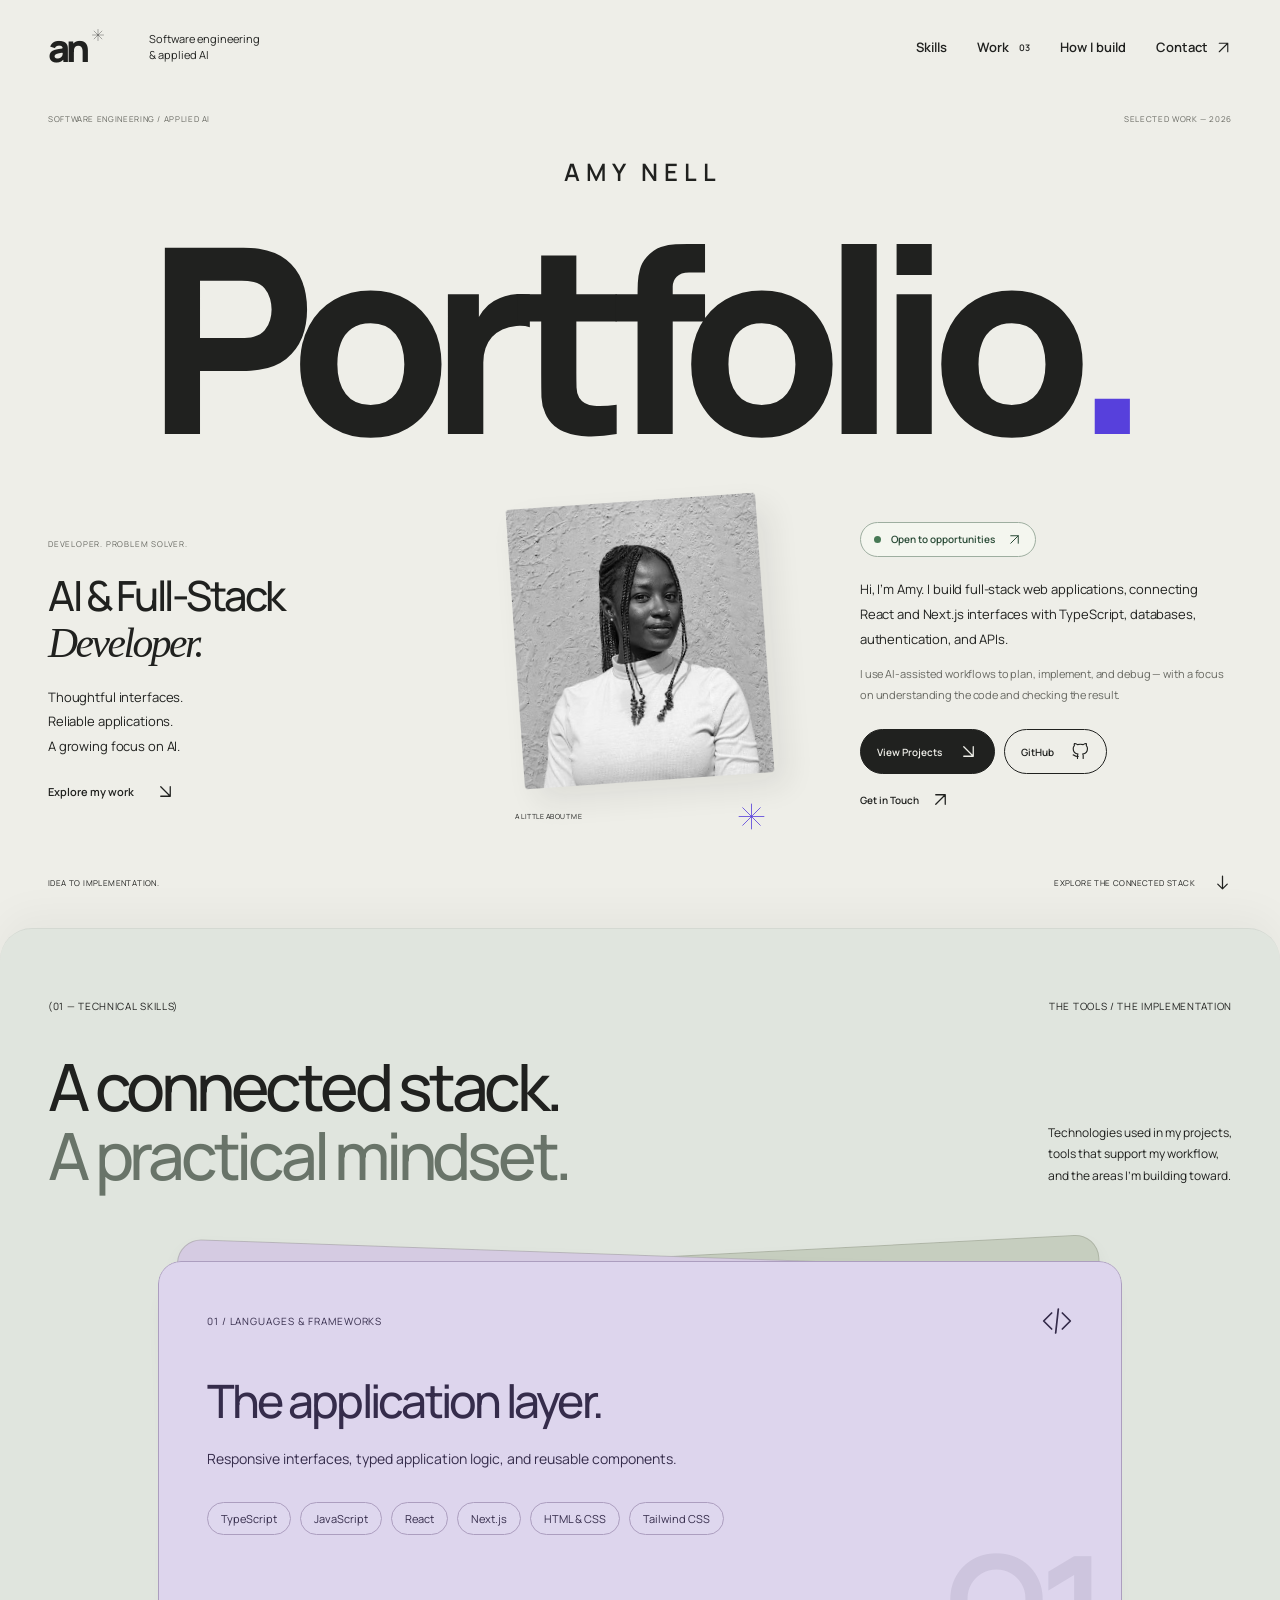
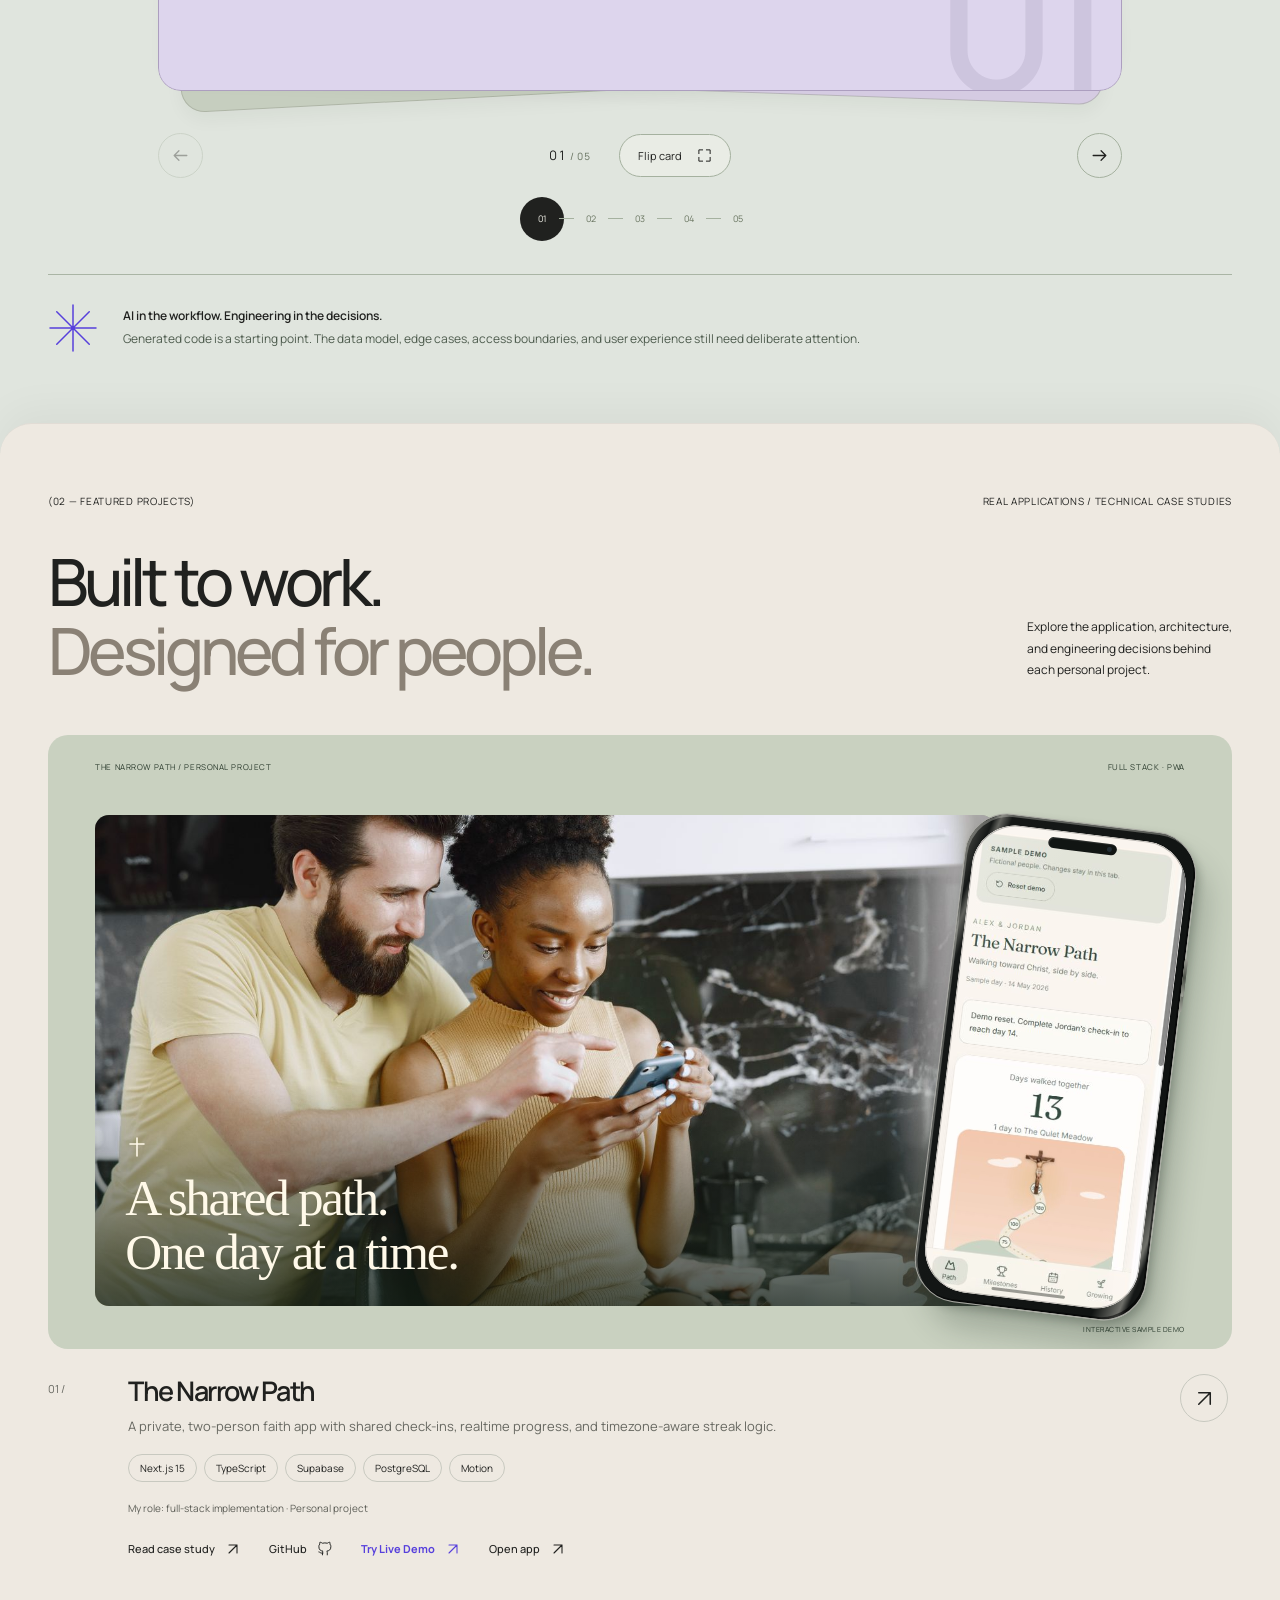
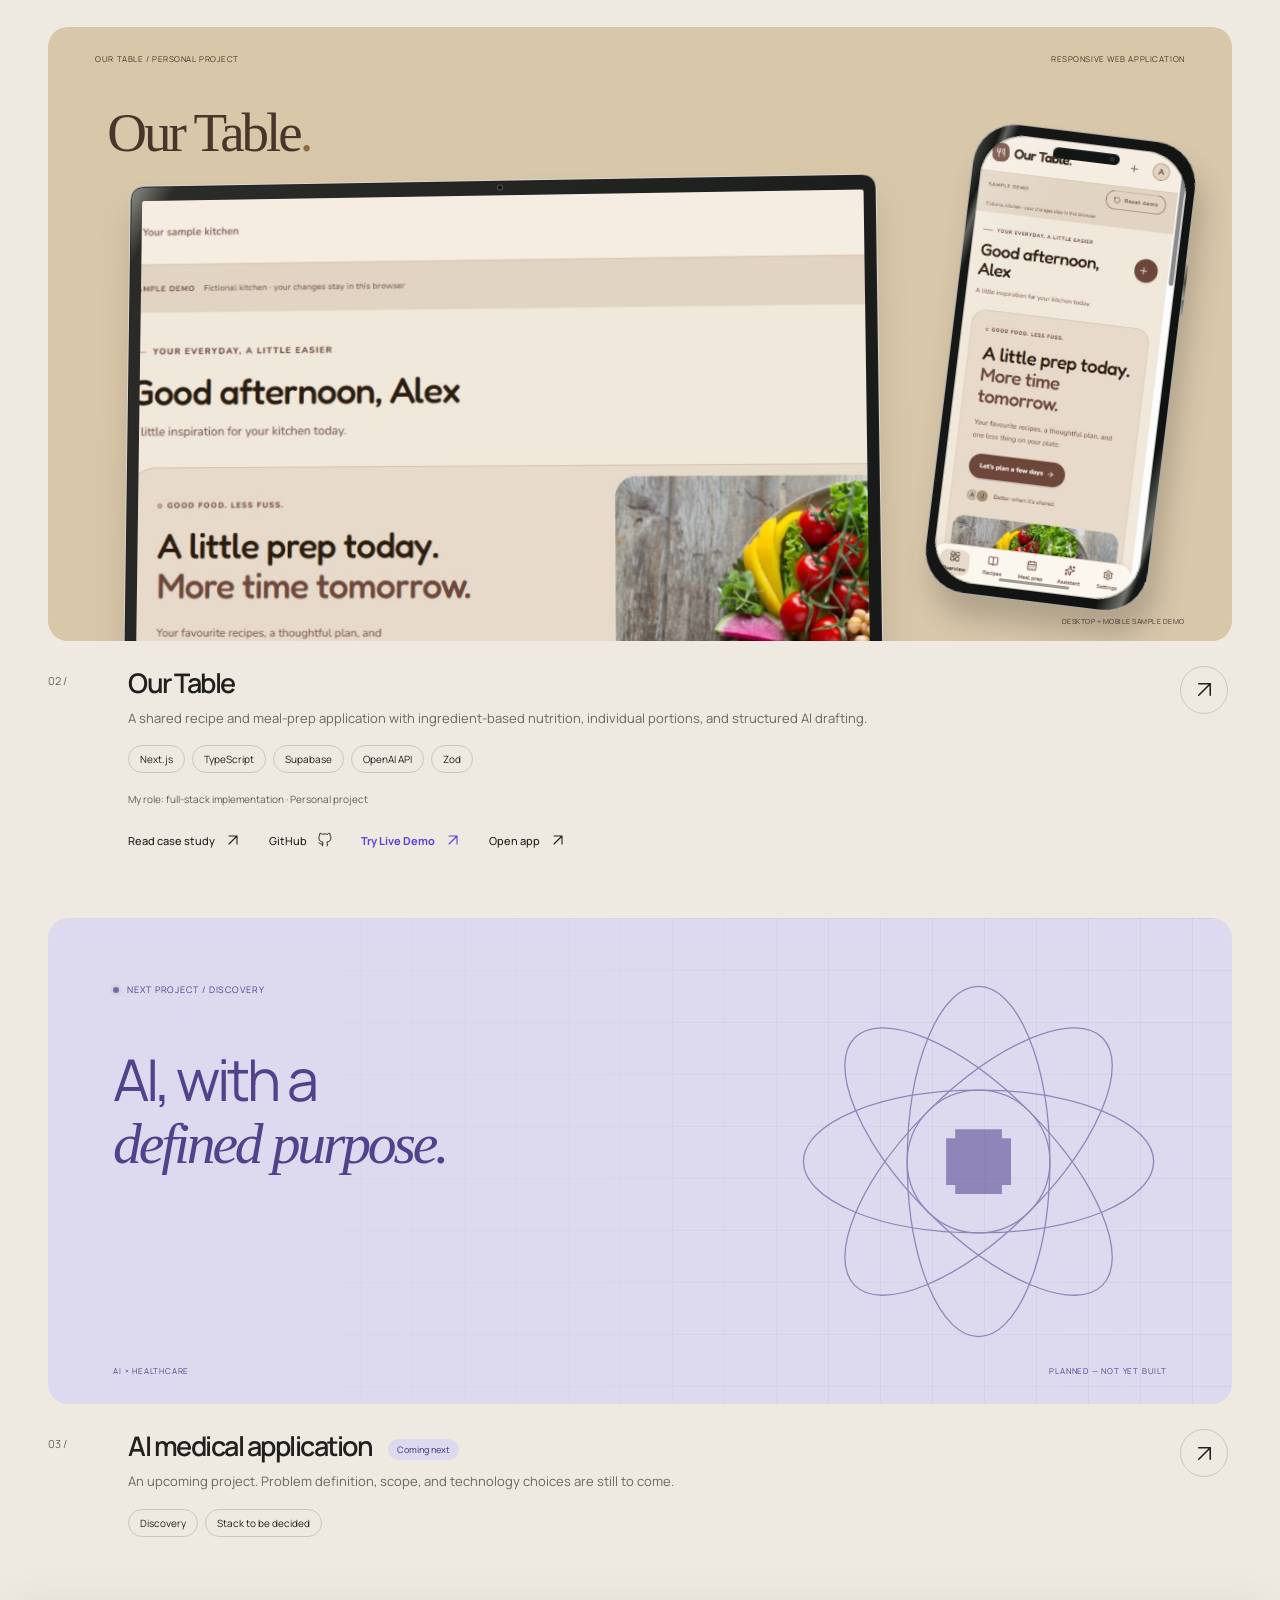
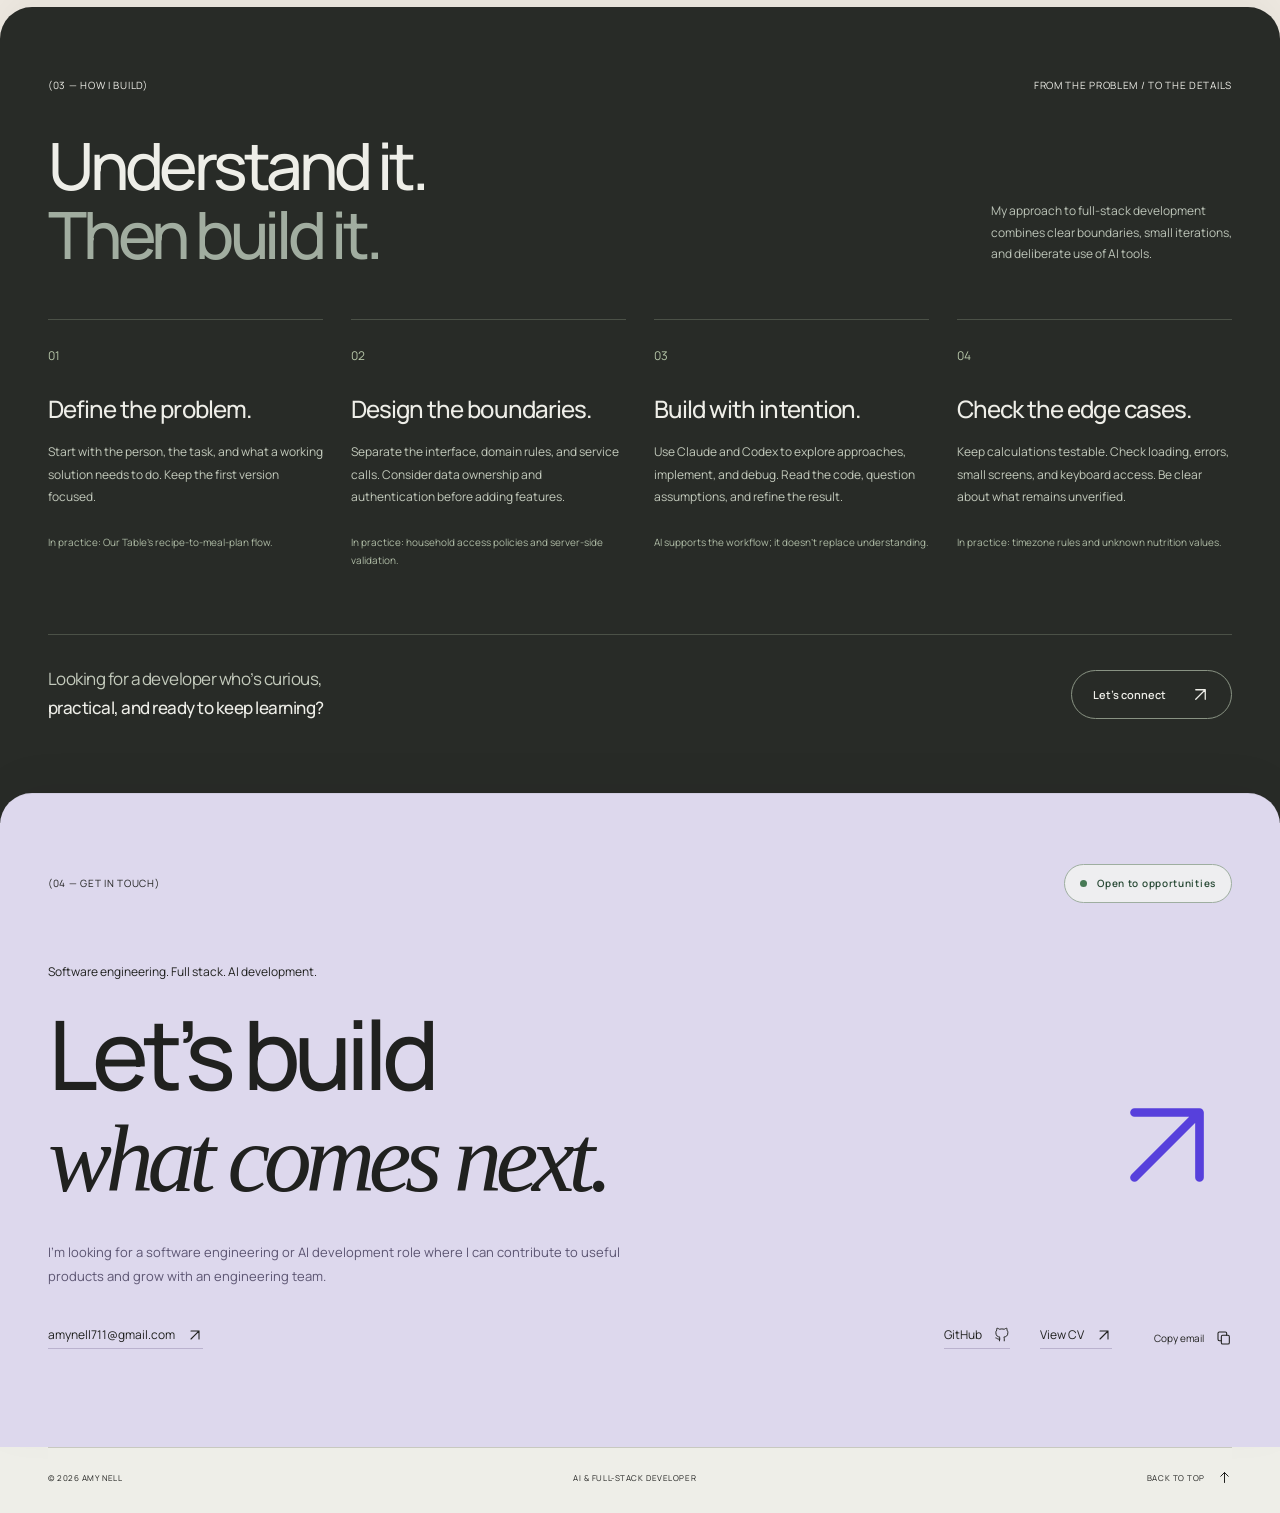
==== commit 88005a47: "Restore centered hero, add interactive stack and isolated live demos" ====
--- a/index.html
+++ b/index.html
@@ -17,7 +17,9 @@
   <link rel="preload" href="assets/amy-nell.jpg" as="image">
   <link rel="stylesheet" href="style.css">
   <link rel="stylesheet" href="refinements.css">
+  <link rel="stylesheet" href="interactions.css">
   <script src="app.js" defer></script>
+  <script src="interactions.js" defer></script>
 </head>
 <body>
   <a class="skip" href="#main">Skip to content</a>
@@ -28,33 +30,27 @@
     <nav aria-label="Main navigation"><a href="#skills">Skills</a><a href="#work">Work <sup>03</sup></a><a href="#how-i-build">How I build</a><a href="#contact">Contact <svg class="icon" aria-hidden="true"><use href="assets/icons.svg#arrow-up-right"></use></svg></a></nav>
   </header>
   <main id="main" class="stacked-panels">
-    <section class="hero panel" id="home" aria-labelledby="hero-title"><div class="shell">
-      <div class="name-top"><span>SOFTWARE ENGINEERING / FULL STACK / AI</span><span>AMY NELL — PORTFOLIO</span></div>
-      <h1 id="hero-title">AMY NELL<span class="name-dot">.</span></h1>
-      <div class="hero-bottom">
-        <div class="hero-intro" id="about">
-          <a class="status-pill" href="#contact"><span class="status-dot" aria-hidden="true"></span>Open to Software Engineering & AI Opportunities<svg class="icon" aria-hidden="true"><use href="assets/icons.svg#arrow-up-right"></use></svg></a>
-          <h2>AI & Full-Stack<br><em>Developer.</em></h2>
-          <p>Hi, I’m Amy. I build full-stack web applications with thoughtful interfaces, reliable backend logic, and a growing focus on AI integration.</p>
-          <p class="hero-detail">My work connects React and Next.js interfaces with TypeScript, databases, authentication, and APIs. I use AI-assisted workflows to help plan, implement, and debug software — with a focus on understanding and checking the result.</p>
-          <div class="hero-actions"><a class="button-primary" href="#work">View Projects <svg class="icon" aria-hidden="true"><use href="assets/icons.svg#arrow-down-right"></use></svg></a><a class="button-outline" href="https://github.com/amahlenell" target="_blank" rel="noopener">GitHub <svg class="icon" aria-hidden="true"><use href="assets/icons.svg#github"></use></svg></a><a class="text-link" href="#contact">Get in Touch <svg class="icon" aria-hidden="true"><use href="assets/icons.svg#arrow-up-right"></use></svg></a></div>
-        </div>
-        <figure class="portrait"><div class="portrait-frame"><img src="assets/amy-nell.jpg" alt="Amy Nell, AI-focused full-stack developer" width="800" height="800" fetchpriority="high"></div><figcaption><span>AMY NELL</span><span>THE DEVELOPER BEHIND THE WORK</span></figcaption></figure>
-      </div>
-      <div class="hero-foot"><span>FRONTEND TO BACKEND. IDEA TO IMPLEMENTATION.</span><a href="#skills">EXPLORE THE STACK <svg class="icon" aria-hidden="true"><use href="assets/icons.svg#arrow-down"></use></svg></a></div>
-    </div></section>
+    <section class="hero panel portfolio-hero" id="home" aria-labelledby="hero-title"><div class="shell">
+  <div class="hero-eyebrow"><span>SOFTWARE ENGINEERING / APPLIED AI</span><span>SELECTED WORK — 2026</span></div>
+  <p class="hero-name">AMY NELL</p>
+  <h1 id="hero-title" aria-label="Amy Nell’s portfolio">Portfolio<span class="name-dot">.</span></h1>
+  <div class="hero-bottom">
+    <div class="hero-intro" id="about"><span class="intro-label">DEVELOPER. PROBLEM SOLVER.</span><h2>AI & Full-Stack<br><em>Developer.</em></h2><p>Thoughtful interfaces.<br>Reliable applications.<br>A growing focus on AI.</p><a class="text-link" href="#work">Explore my work <svg class="icon" aria-hidden="true"><use href="assets/icons.svg#arrow-down-right"></use></svg></a></div>
+    <figure class="portrait"><button class="portrait-toggle" type="button" aria-label="Show portrait in colour" aria-pressed="false"><span class="portrait-frame"><img src="assets/amy-nell.jpg" alt="Amy Nell, AI-focused full-stack developer" width="800" height="800" fetchpriority="high"></span></button><figcaption><span>A LITTLE ABOUT ME</span><svg class="asterisk" aria-hidden="true"><use href="assets/icons.svg#star"></use></svg></figcaption></figure>
+    <div class="hero-biography"><a class="status-pill" href="#contact"><span class="status-dot" aria-hidden="true"></span>Open to opportunities <svg class="icon" aria-hidden="true"><use href="assets/icons.svg#arrow-up-right"></use></svg></a><p>Hi, I’m Amy. I build full-stack web applications, connecting React and Next.js interfaces with TypeScript, databases, authentication, and APIs.</p><p class="hero-detail">I use AI-assisted workflows to plan, implement, and debug — with a focus on understanding the code and checking the result.</p><div class="hero-actions"><a class="button-primary" href="#work">View Projects <svg class="icon" aria-hidden="true"><use href="assets/icons.svg#arrow-down-right"></use></svg></a><a class="button-outline" href="https://github.com/amahlenell" target="_blank" rel="noopener">GitHub <svg class="icon" aria-hidden="true"><use href="assets/icons.svg#github"></use></svg></a><a class="text-link" href="#contact">Get in Touch <svg class="icon" aria-hidden="true"><use href="assets/icons.svg#arrow-up-right"></use></svg></a></div></div>
+  </div><div class="hero-foot"><span>IDEA TO IMPLEMENTATION.</span><a href="#skills">EXPLORE THE CONNECTED STACK <svg class="icon" aria-hidden="true"><use href="assets/icons.svg#arrow-down"></use></svg></a></div>
+ </div></section>
 
     <section class="skills panel" id="skills" aria-labelledby="skills-title"><div class="shell">
       <div class="section-top"><span>(01 — TECHNICAL SKILLS)</span><span>THE TOOLS / THE IMPLEMENTATION</span></div>
       <div class="section-heading"><h2 id="skills-title">A connected stack.<br><span>A practical mindset.</span></h2><p>Technologies used in my projects,<br>tools that support my workflow,<br>and the areas I’m building toward.</p></div>
-      <div class="skills-grid">
-        <article class="skill-card"><div class="skill-card-top"><span>01 / LANGUAGES & FRAMEWORKS</span><svg class="icon" aria-hidden="true"><use href="assets/icons.svg#code"></use></svg></div><h3>The application layer.</h3><p>Responsive interfaces, typed application logic, and reusable components.</p><ul class="skill-tags"><li>TypeScript</li><li>JavaScript</li><li>React</li><li>Next.js</li><li>HTML & CSS</li><li>Tailwind CSS</li></ul></article>
-        <article class="skill-card"><div class="skill-card-top"><span>02 / BACKEND, DATA & APIs</span><svg class="icon" aria-hidden="true"><use href="assets/icons.svg#database"></use></svg></div><h3>What sits behind it.</h3><p>Server endpoints, relational data, authentication, and user-scoped access.</p><ul class="skill-tags"><li>Supabase</li><li>PostgreSQL</li><li>Auth & RLS</li><li>REST APIs</li><li>Realtime</li><li>Zod validation</li></ul></article>
-        <article class="skill-card"><div class="skill-card-top"><span>03 / AI DEVELOPMENT TOOLS</span><svg class="icon" aria-hidden="true"><use href="assets/icons.svg#terminal"></use></svg></div><h3>Assisted. Still understood.</h3><p>Claude and OpenAI Codex support planning, implementation, debugging, and code review.</p><ul class="skill-tags"><li>Claude</li><li>OpenAI Codex</li><li>AI-assisted development</li></ul><span class="skill-note">Used throughout planning, implementation, and debugging.</span></article>
-        <article class="skill-card"><div class="skill-card-top"><span>04 / AI INTEGRATIONS & AUTOMATION</span><svg class="icon" aria-hidden="true"><use href="assets/icons.svg#workflow"></use></svg></div><h3>Intelligence with boundaries.</h3><p>Our Table includes structured recipe drafting and API integrations. My next focus is deeper workflow automation.</p><ul class="skill-tags"><li>OpenAI API</li><li>Structured outputs</li><li>API orchestration</li><li>Human review</li></ul><span class="skill-note">Current focus: repeatable API workflows and deeper automation.</span></article>
-        <article class="skill-card"><div class="skill-card-top"><span>05 / DEVELOPER TOOLS & DELIVERY</span><svg class="icon" aria-hidden="true"><use href="assets/icons.svg#layers"></use></svg></div><h3>Build. Check. Ship.</h3><p>Version control, deployment, and testable boundaries between the UI, domain logic, and services.</p><ul class="skill-tags"><li>Git & GitHub</li><li>Vercel</li><li>GitHub Pages</li><li>Vitest</li><li>Playwright</li></ul><span class="skill-note">Testing tools are included in the project repositories.</span></article>
-      </div>
-      <div class="skills-foot"><svg class="asterisk" aria-hidden="true"><use href="assets/icons.svg#star"></use></svg><p><strong>AI in the workflow. Engineering in the decisions.</strong><br>Generated code is a starting point. The data model, edge cases, access boundaries, and user experience still need deliberate attention.</p></div>
+      <div class="stack-carousel" role="region" aria-roledescription="carousel" aria-label="Connected tech stack"><div class="stack-deck"><div class="skills-grid stack-track" tabindex="0" aria-label="Tech cards. Use left and right arrow keys.">
+        <div class="stack-slide" role="group" aria-roledescription="slide" aria-label="1 of 5: Languages & frameworks" data-stack-index="0"><div class="stack-flip" id="stack-card-0"><article class="skill-card stack-face stack-front"><div class="skill-card-top"><span>01 / LANGUAGES & FRAMEWORKS</span><svg class="icon" aria-hidden="true"><use href="assets/icons.svg#code"></use></svg></div><h3>The application layer.</h3><p>Responsive interfaces, typed application logic, and reusable components.</p><ul class="skill-tags"><li>TypeScript</li><li>JavaScript</li><li>React</li><li>Next.js</li><li>HTML & CSS</li><li>Tailwind CSS</li></ul><span class="stack-number" aria-hidden="true">01</span></article><article class="stack-face stack-back" aria-hidden="true" inert><span class="stack-back-label">01 / IN PRACTICE</span><h3>From component to interaction.</h3><p class="stack-back-lead">I use TypeScript, React, and Next.js to build the application layer.</p><p>The Narrow Path combines a prop-driven animated pathway with daily check-in states. Our Table uses reusable recipe, editing, and cooking interfaces.</p><button class="stack-case-link" data-project="narrow">Explore the frontend <svg class="icon" aria-hidden="true"><use href="assets/icons.svg#arrow-up-right"></use></svg></button><span class="stack-number" aria-hidden="true">01</span></article></div></div>
+        <div class="stack-slide" role="group" aria-roledescription="slide" aria-label="2 of 5: Backend, data & APIs" data-stack-index="1"><div class="stack-flip" id="stack-card-1"><article class="skill-card stack-face stack-front"><div class="skill-card-top"><span>02 / BACKEND, DATA & APIs</span><svg class="icon" aria-hidden="true"><use href="assets/icons.svg#database"></use></svg></div><h3>What sits behind it.</h3><p>Server endpoints, relational data, authentication, and user-scoped access.</p><ul class="skill-tags"><li>Supabase</li><li>PostgreSQL</li><li>Auth & RLS</li><li>REST APIs</li><li>Realtime</li><li>Zod validation</li></ul><span class="stack-number" aria-hidden="true">02</span></article><article class="stack-face stack-back" aria-hidden="true" inert><span class="stack-back-label">02 / IN PRACTICE</span><h3>Data with clear boundaries.</h3><p class="stack-back-lead">A useful interface needs reliable rules underneath it.</p><p>My projects use Supabase Auth and PostgreSQL, with user or household access policies. Validation and domain calculations live outside the presentation layer.</p><button class="stack-case-link" data-project="table">Explore the architecture <svg class="icon" aria-hidden="true"><use href="assets/icons.svg#arrow-up-right"></use></svg></button><span class="stack-number" aria-hidden="true">02</span></article></div></div>
+        <div class="stack-slide" role="group" aria-roledescription="slide" aria-label="3 of 5: AI development tools" data-stack-index="2"><div class="stack-flip" id="stack-card-2"><article class="skill-card stack-face stack-front"><div class="skill-card-top"><span>03 / AI DEVELOPMENT TOOLS</span><svg class="icon" aria-hidden="true"><use href="assets/icons.svg#terminal"></use></svg></div><h3>Assisted. Still understood.</h3><p>Claude and OpenAI Codex support planning, implementation, debugging, and code review.</p><ul class="skill-tags"><li>Claude</li><li>OpenAI Codex</li><li>AI-assisted development</li></ul><span class="stack-number" aria-hidden="true">03</span></article><article class="stack-face stack-back" aria-hidden="true" inert><span class="stack-back-label">03 / IN PRACTICE</span><h3>A better development workflow.</h3><p class="stack-back-lead">Claude and Codex are tools in my process.</p><p>I use them to explore approaches, implement features, understand errors, and review changes. I still read the code, test the behavior, and check assumptions.</p><button class="stack-case-link" data-project="table">See the engineering decisions <svg class="icon" aria-hidden="true"><use href="assets/icons.svg#arrow-up-right"></use></svg></button><span class="stack-number" aria-hidden="true">03</span></article></div></div>
+        <div class="stack-slide" role="group" aria-roledescription="slide" aria-label="4 of 5: AI integrations & automation" data-stack-index="3"><div class="stack-flip" id="stack-card-3"><article class="skill-card stack-face stack-front"><div class="skill-card-top"><span>04 / AI INTEGRATIONS & AUTOMATION</span><svg class="icon" aria-hidden="true"><use href="assets/icons.svg#workflow"></use></svg></div><h3>Intelligence with boundaries.</h3><p>Our Table includes structured recipe drafting and API integrations. My next focus is deeper workflow automation.</p><ul class="skill-tags"><li>OpenAI API</li><li>Structured outputs</li><li>API orchestration</li><li>Human review</li></ul><span class="stack-number" aria-hidden="true">04</span></article><article class="stack-face stack-back" aria-hidden="true" inert><span class="stack-back-label">04 / IN PRACTICE</span><h3>AI where it earns its place.</h3><p class="stack-back-lead">Our Table includes structured recipe drafting.</p><p>The integration validates drafts with Zod and requires review before saving. Nutrition data comes from identified sources. Workflow automation is an area I’m continuing to explore.</p><button class="stack-case-link" data-project="table">Explore the AI integration <svg class="icon" aria-hidden="true"><use href="assets/icons.svg#arrow-up-right"></use></svg></button><span class="stack-number" aria-hidden="true">04</span></article></div></div>
+        <div class="stack-slide" role="group" aria-roledescription="slide" aria-label="5 of 5: Developer tools & delivery" data-stack-index="4"><div class="stack-flip" id="stack-card-4"><article class="skill-card stack-face stack-front"><div class="skill-card-top"><span>05 / DEVELOPER TOOLS & DELIVERY</span><svg class="icon" aria-hidden="true"><use href="assets/icons.svg#layers"></use></svg></div><h3>Build. Check. Ship.</h3><p>Version control, deployment, and testable boundaries between the UI, domain logic, and services.</p><ul class="skill-tags"><li>Git & GitHub</li><li>Vercel</li><li>GitHub Pages</li><li>Vitest</li><li>Playwright</li></ul><span class="stack-number" aria-hidden="true">05</span></article><article class="stack-face stack-back" aria-hidden="true" inert><span class="stack-back-label">05 / IN PRACTICE</span><h3>Small iterations. Working software.</h3><p class="stack-back-lead">Version control and verification support the build.</p><p>GitHub keeps the work reviewable. Vercel and GitHub Pages deliver it. The projects include pure-logic tests and browser testing for important user journeys.</p><button class="stack-case-link" data-project="narrow">Read a technical case study <svg class="icon" aria-hidden="true"><use href="assets/icons.svg#arrow-up-right"></use></svg></button><span class="stack-number" aria-hidden="true">05</span></article></div></div>
+      </div></div><div class="carousel-toolbar"><button type="button" class="carousel-arrow" data-stack-prev aria-label="Previous tech card"><svg class="icon" aria-hidden="true"><use href="assets/icons.svg#arrow-left"></use></svg></button><div class="carousel-center"><span class="carousel-count" aria-hidden="true"><span id="stack-position">01</span> / 05</span><button type="button" class="stack-flip-button" aria-pressed="false">Flip card <svg class="icon" aria-hidden="true"><use href="assets/icons.svg#expand"></use></svg></button></div><button type="button" class="carousel-arrow" data-stack-next aria-label="Next tech card"><svg class="icon" aria-hidden="true"><use href="assets/icons.svg#arrow-right"></use></svg></button></div><div class="carousel-dots" aria-label="Choose a tech card"><button type="button" data-stack-go="0" aria-label="Show card 1: Languages & frameworks" aria-current="true"><span>01</span></button><button type="button" data-stack-go="1" aria-label="Show card 2: Backend, data & APIs" ><span>02</span></button><button type="button" data-stack-go="2" aria-label="Show card 3: AI development tools" ><span>03</span></button><button type="button" data-stack-go="3" aria-label="Show card 4: AI integrations & automation" ><span>04</span></button><button type="button" data-stack-go="4" aria-label="Show card 5: Developer tools & delivery" ><span>05</span></button></div><p class="sr-only" id="stack-announcement" role="status" aria-live="polite">Card 1 of 5: Languages & frameworks</p></div><div class="skills-foot"><svg class="asterisk" aria-hidden="true"><use href="assets/icons.svg#star"></use></svg><p><strong>AI in the workflow. Engineering in the decisions.</strong><br>Generated code is a starting point. The data model, edge cases, access boundaries, and user experience still need deliberate attention.</p></div>
     </div></section>
 
     <section class="work panel" id="work" aria-labelledby="work-title"><div class="shell">
@@ -64,18 +60,18 @@
         <button class="project-visual" data-project="narrow" aria-label="Read The Narrow Path case study"><div class="narrow-cover product-cover">
           <div class="product-cover-header"><span>THE NARROW PATH / PERSONAL PROJECT</span><span>FULL STACK · PWA</span></div>
           <div class="lifestyle-frame"><img src="assets/narrow-path-lifestyle.jpg" alt="Licensed lifestyle photograph of a smiling couple sharing a phone at a table; stock models, not application users" width="1400" height="933" loading="lazy"><div class="lifestyle-copy"><svg class="icon" aria-hidden="true"><use href="assets/icons.svg#cross"></use></svg><h3>A shared path.<span>One day at a time.</span></h3></div></div>
-          <div class="device-phone narrow-device"><span class="device-button" aria-hidden="true"></span><span class="device-island" aria-hidden="true"></span><div class="device-screen"><img src="assets/narrow-path-mobile.png" alt="The real Narrow Path public sign-in interface at mobile size" width="390" height="844" loading="lazy"></div><span class="device-home" aria-hidden="true"></span></div><span class="device-caption">ACTUAL PUBLIC INTERFACE</span>
+          <div class="device-phone narrow-device"><span class="device-button" aria-hidden="true"></span><span class="device-island" aria-hidden="true"></span><div class="device-screen"><img src="assets/narrow-path-demo-mobile.png" alt="The Narrow Path sample demo with fictional people and shared progress" width="390" height="844" loading="lazy"></div><span class="device-home" aria-hidden="true"></span></div><span class="device-caption">INTERACTIVE SAMPLE DEMO</span>
         </div><span class="project-open" aria-hidden="true">View case study <svg class="icon"><use href="assets/icons.svg#arrow-up-right"></use></svg></span></button>
-        <p class="visual-credit">Lifestyle composition with licensed stock models; not users or endorsers. <a href="https://www.pexels.com/photo/couple-looking-at-a-phone-7155730/" target="_blank" rel="noopener">Photo: Gustavo Fring / Pexels</a>.</p>
-        <div class="project-info"><div class="project-number">01 /</div><div class="project-description"><h3>The Narrow Path</h3><p>A private, two-person faith app with shared check-ins, realtime progress, and timezone-aware streak logic.</p><div class="tags"><span>Next.js 15</span><span>TypeScript</span><span>Supabase</span><span>PostgreSQL</span><span>Motion</span></div><p class="project-role">My role: full-stack implementation · Personal project</p><div class="project-actions"><button class="text-link" data-project="narrow">Read case study <svg class="icon" aria-hidden="true"><use href="assets/icons.svg#arrow-up-right"></use></svg></button><a href="https://github.com/amahlenell/narrow-path" target="_blank" rel="noopener">GitHub <svg class="icon" aria-hidden="true"><use href="assets/icons.svg#github"></use></svg></a><a href="https://narrow-path-blond.vercel.app/" target="_blank" rel="noopener">Explore live app <svg class="icon" aria-hidden="true"><use href="assets/icons.svg#arrow-up-right"></use></svg></a></div><p class="access-note">Live app requires sign-in. Public sample demo not yet available.</p></div><button class="round-link" data-project="narrow" aria-label="Open The Narrow Path case study"><svg class="icon" aria-hidden="true"><use href="assets/icons.svg#arrow-up-right"></use></svg></button></div>
+        
+        <div class="project-info"><div class="project-number">01 /</div><div class="project-description"><h3>The Narrow Path</h3><p>A private, two-person faith app with shared check-ins, realtime progress, and timezone-aware streak logic.</p><div class="tags"><span>Next.js 15</span><span>TypeScript</span><span>Supabase</span><span>PostgreSQL</span><span>Motion</span></div><p class="project-role">My role: full-stack implementation · Personal project</p><div class="project-actions"><button class="text-link" data-project="narrow">Read case study <svg class="icon" aria-hidden="true"><use href="assets/icons.svg#arrow-up-right"></use></svg></button><a href="https://github.com/amahlenell/narrow-path" target="_blank" rel="noopener">GitHub <svg class="icon" aria-hidden="true"><use href="assets/icons.svg#github"></use></svg></a><a class="try-demo" href="https://narrow-path-recruiter-demo.vercel.app/demo" target="_blank" rel="noopener">Try Live Demo <svg class="icon" aria-hidden="true"><use href="assets/icons.svg#arrow-up-right"></use></svg></a><a href="https://narrow-path-blond.vercel.app/" target="_blank" rel="noopener">Open app <svg class="icon" aria-hidden="true"><use href="assets/icons.svg#arrow-up-right"></use></svg></a></div></div><button class="round-link" data-project="narrow" aria-label="Open The Narrow Path case study"><svg class="icon" aria-hidden="true"><use href="assets/icons.svg#arrow-up-right"></use></svg></button></div>
       </article>
       <article class="project table" id="our-table">
         <button class="project-visual" data-project="table" aria-label="Read Our Table case study"><div class="table-cover product-cover">
           <div class="product-cover-header"><span>OUR TABLE / PERSONAL PROJECT</span><span>RESPONSIVE WEB APPLICATION</span></div><div class="table-wordmark">Our Table<span>.</span></div>
-          <div class="device-laptop"><div class="laptop-lid"><span class="laptop-camera" aria-hidden="true"></span><div class="laptop-screen"><img src="assets/our-table-live.png" alt="Our Table’s real desktop welcome and sign-in page" width="1265" height="712" loading="lazy"></div></div><div class="laptop-base" aria-hidden="true"></div></div>
-          <div class="device-phone table-device"><span class="device-button" aria-hidden="true"></span><span class="device-island" aria-hidden="true"></span><div class="device-screen"><img src="assets/our-table-mobile.png" alt="Our Table’s real mobile welcome and sign-in page" width="390" height="844" loading="lazy"></div><span class="device-home" aria-hidden="true"></span></div><span class="device-caption">ACTUAL DESKTOP + MOBILE INTERFACES</span>
+          <div class="device-laptop"><div class="laptop-lid"><span class="laptop-camera" aria-hidden="true"></span><div class="laptop-screen"><img src="assets/our-table-demo-desktop.png" alt="Our Table sample kitchen on desktop" width="1265" height="712" loading="lazy"></div></div><div class="laptop-base" aria-hidden="true"></div></div>
+          <div class="device-phone table-device"><span class="device-button" aria-hidden="true"></span><span class="device-island" aria-hidden="true"></span><div class="device-screen"><img src="assets/our-table-demo-mobile.png" alt="Our Table sample kitchen on mobile" width="390" height="844" loading="lazy"></div><span class="device-home" aria-hidden="true"></span></div><span class="device-caption">DESKTOP + MOBILE SAMPLE DEMO</span>
         </div><span class="project-open" aria-hidden="true">View case study <svg class="icon"><use href="assets/icons.svg#arrow-up-right"></use></svg></span></button>
-        <div class="project-info"><div class="project-number">02 /</div><div class="project-description"><h3>Our Table</h3><p>A shared recipe and meal-prep application with ingredient-based nutrition, individual portions, and structured AI drafting.</p><div class="tags"><span>Next.js</span><span>TypeScript</span><span>Supabase</span><span>OpenAI API</span><span>Zod</span></div><p class="project-role">My role: full-stack implementation · Personal project</p><div class="project-actions"><button class="text-link" data-project="table">Read case study <svg class="icon" aria-hidden="true"><use href="assets/icons.svg#arrow-up-right"></use></svg></button><a href="https://github.com/amahlenell/our-table" target="_blank" rel="noopener">GitHub <svg class="icon" aria-hidden="true"><use href="assets/icons.svg#github"></use></svg></a><a href="https://our-table-wine.vercel.app/auth/login" target="_blank" rel="noopener">Explore live app <svg class="icon" aria-hidden="true"><use href="assets/icons.svg#arrow-up-right"></use></svg></a></div><p class="access-note">Live app requires sign-in. A separate sample demo is not deployed yet.</p></div><button class="round-link" data-project="table" aria-label="Open Our Table case study"><svg class="icon" aria-hidden="true"><use href="assets/icons.svg#arrow-up-right"></use></svg></button></div>
+        <div class="project-info"><div class="project-number">02 /</div><div class="project-description"><h3>Our Table</h3><p>A shared recipe and meal-prep application with ingredient-based nutrition, individual portions, and structured AI drafting.</p><div class="tags"><span>Next.js</span><span>TypeScript</span><span>Supabase</span><span>OpenAI API</span><span>Zod</span></div><p class="project-role">My role: full-stack implementation · Personal project</p><div class="project-actions"><button class="text-link" data-project="table">Read case study <svg class="icon" aria-hidden="true"><use href="assets/icons.svg#arrow-up-right"></use></svg></button><a href="https://github.com/amahlenell/our-table" target="_blank" rel="noopener">GitHub <svg class="icon" aria-hidden="true"><use href="assets/icons.svg#github"></use></svg></a><a class="try-demo" href="https://our-table-recruiter-demo.vercel.app/" target="_blank" rel="noopener">Try Live Demo <svg class="icon" aria-hidden="true"><use href="assets/icons.svg#arrow-up-right"></use></svg></a><a href="https://our-table-wine.vercel.app/auth/login" target="_blank" rel="noopener">Open app <svg class="icon" aria-hidden="true"><use href="assets/icons.svg#arrow-up-right"></use></svg></a></div></div><button class="round-link" data-project="table" aria-label="Open Our Table case study"><svg class="icon" aria-hidden="true"><use href="assets/icons.svg#arrow-up-right"></use></svg></button></div>
       </article>
       <article class="project medical" id="up-next">
         <button class="project-visual" data-project="medical" aria-label="Read about the planned AI medical application"><div class="medical-cover"><div class="medical-grid" aria-hidden="true"></div><span class="medical-label"><i></i> NEXT PROJECT / DISCOVERY</span><h3>AI, with a<br><em>defined purpose.</em></h3><svg class="medical-flower" viewBox="0 0 300 300" aria-hidden="true"><g fill="none" stroke="currentColor" stroke-width="1"><ellipse cx="150" cy="150" rx="135" ry="55"/><ellipse cx="150" cy="150" rx="135" ry="55" transform="rotate(45 150 150)"/><ellipse cx="150" cy="150" rx="135" ry="55" transform="rotate(90 150 150)"/><ellipse cx="150" cy="150" rx="135" ry="55" transform="rotate(135 150 150)"/><circle cx="150" cy="150" r="55"/></g><path d="M132 125H168V132H175V168H168V175H132V168H125V132H132Z" fill="currentColor"/></svg><div class="medical-bottom"><span>AI × HEALTHCARE</span><span>PLANNED — NOT YET BUILT</span></div></div><span class="project-open" aria-hidden="true">Read the plan <svg class="icon"><use href="assets/icons.svg#arrow-up-right"></use></svg></span></button>
--- a/interactions.css
+++ b/interactions.css
@@ -0,0 +1,9 @@
+/* Centered editorial hero and progressive touch interactions. */
+.sr-only{position:absolute;width:1px;height:1px;padding:0;margin:-1px;overflow:hidden;clip:rect(0,0,0,0);white-space:nowrap;border:0}
+.portfolio-hero{padding-top:19px}.hero-eyebrow{display:flex;justify-content:space-between;gap:20px;font-size:8px;letter-spacing:.08em;color:var(--muted)}.hero-name{text-align:center;font-size:24px;letter-spacing:.24em;font-weight:600;margin:31px 0 8px;padding-left:.24em}.portfolio-hero h1{font-size:clamp(100px,20.2vw,300px);text-align:center;text-transform:none;letter-spacing:-.085em;line-height:1.08;margin:0 0 26px;width:100%;white-space:nowrap}.portfolio-hero h1 .name-dot{letter-spacing:-.08em}.portfolio-hero .hero-bottom{display:grid;grid-template-columns:1fr .8fr 1fr;gap:6%;align-items:center;margin-top:0}.portfolio-hero .hero-intro{max-width:none}.intro-label{font-size:8px;letter-spacing:.1em;color:var(--muted)}.portfolio-hero .hero-intro h2{font-size:clamp(27px,3.25vw,49px);margin:20px 0 18px;line-height:1.12}.portfolio-hero .hero-intro>p{font-size:13px;line-height:1.9;letter-spacing:-.01em}.portfolio-hero .hero-intro>.text-link{margin-top:23px;font-size:11px;gap:22px}.portfolio-hero .portrait{justify-self:center;width:100%;max-width:250px;grid-row:auto;grid-column:auto;margin:0}.portrait-toggle{display:block;width:100%;padding:0;border:0;background:none;transform:rotate(-4deg);transition:transform .5s;cursor:pointer}.portrait-toggle .portrait-frame{display:block;aspect-ratio:1/1.12;box-shadow:12px 14px 30px #21252015}.portrait-toggle.is-color{transform:rotate(1deg)}.portrait-toggle.is-color img{filter:grayscale(0)}.portfolio-hero .portrait figcaption{display:flex;align-items:center;font-size:7px;margin-top:22px;letter-spacing:.05em}.portfolio-hero .portrait .asterisk{height:27px;width:27px;color:var(--accent)}.hero-biography{min-width:0}.hero-biography>p{font-size:13px;line-height:1.9;margin-top:20px;max-width:390px;letter-spacing:-.01em}.hero-biography>p.hero-detail{font-size:11px;color:var(--muted);margin-top:13px;line-height:1.9}.hero-biography .status-pill{font-size:10px;padding:9px 13px}.hero-biography .hero-actions{gap:9px;margin-top:23px}.hero-biography .button-primary,.hero-biography .button-outline{font-size:10px;padding:12px 16px;gap:17px}.hero-biography .hero-actions .text-link{font-size:10px;gap:12px;margin:7px 0 0;width:100%}.portfolio-hero .hero-foot{padding-top:43px;font-size:8px}.portfolio-hero .hero-name,.portfolio-hero h1{animation:hero-appear .8s cubic-bezier(.2,.7,.2,1) both}.portfolio-hero h1{animation-delay:.06s}@keyframes hero-appear{from{opacity:0;transform:translateY(12px)}to{opacity:1;transform:translateY(0)}}
+.stack-carousel{max-width:1020px;margin:auto}.stack-deck{position:relative;isolation:isolate;padding:20px 28px 22px;perspective:1500px}.stack-deck:before,.stack-deck:after{content:'';position:absolute;inset:17px 40px 24px;border-radius:24px;z-index:-1;border:1px solid #8a8e8066;transform:rotate(-3deg);background:#c6cebf;box-shadow:0 8px 18px #1c2a1c0b}.stack-deck:after{transform:rotate(2deg);background:#d5cbe2;inset:14px 40px 24px}.skills-grid.stack-track{display:flex;gap:0;overflow-x:auto;scroll-snap-type:x mandatory;scrollbar-width:none;overscroll-behavior-x:contain;touch-action:pan-x pan-y;border-radius:23px;outline-offset:7px;cursor:grab}.stack-track::-webkit-scrollbar{display:none}.stack-track.is-dragging{cursor:grabbing;scroll-snap-type:none;user-select:none}.stack-slide{flex:0 0 100%;min-width:0;scroll-snap-align:center;scroll-snap-stop:always;--card-bg:#ddd5ed;--card-ink:#352c4b;--card-line:#ac9ebf}.stack-slide:nth-child(2){--card-bg:#cad8c8;--card-ink:#2d4834;--card-line:#94ad93}.stack-slide:nth-child(3){--card-bg:#e6cdb2;--card-ink:#5c3b24;--card-line:#b99b7e}.stack-slide:nth-child(4){--card-bg:#cbd7e5;--card-ink:#2c415b;--card-line:#8fa7bf}.stack-slide:nth-child(5){--card-bg:#2c302b;--card-ink:#f1f1e6;--card-line:#6f7c68}.stack-flip{display:grid;transform-style:preserve-3d;transition:transform .65s cubic-bezier(.2,.75,.2,1)}.stack-flip.is-flipped{transform:rotateY(180deg)}.stack-face,.skill-card.stack-face{grid-area:1/1;grid-column:1;position:relative;min-width:0;min-height:430px;border-radius:23px;border:1px solid var(--card-line);background:var(--card-bg);color:var(--card-ink);padding:43px 48px;backface-visibility:hidden;-webkit-backface-visibility:hidden;overflow:hidden;isolation:isolate}.stack-back{transform:rotateY(180deg)}.stack-face .skill-card-top{margin-bottom:38px;max-width:none}.stack-face .skill-card-top>span{font-size:10px;letter-spacing:.09em}.stack-face .skill-card-top .icon{height:32px;width:32px;color:var(--card-ink);stroke-width:1.3}.stack-face h3{font-size:clamp(28px,3.6vw,48px);font-weight:500;letter-spacing:-.06em;line-height:1.12;max-width:650px;position:relative;z-index:1}.stack-face>p,.skill-card.stack-face>p{font-size:14px;line-height:1.85;color:var(--card-ink);max-width:590px;margin-top:20px;position:relative;z-index:1}.stack-face .skill-tags{gap:9px;margin-top:30px;max-width:620px;position:relative;z-index:1}.stack-face .skill-tags li{font-size:11px;padding:8px 13px;border-color:var(--card-line);background:#ffffff0a}.stack-number{position:absolute;right:26px;bottom:-25px;font-size:190px;font-weight:500;letter-spacing:-.1em;opacity:.09;line-height:1;z-index:-1;pointer-events:none}.stack-back-label{font-size:10px;letter-spacing:.1em;display:block;margin-bottom:31px}.stack-back h3{font-size:clamp(28px,3.4vw,44px)}.stack-back .stack-back-lead{font-size:15px;font-weight:500;margin-top:23px}.stack-back>p:not(.stack-back-lead){font-size:13px;line-height:1.9;margin-top:10px;max-width:630px}.stack-case-link{padding:0;background:none;display:inline-flex;align-items:center;gap:22px;font-size:11px;color:inherit;margin-top:28px;text-align:left}.stack-case-link:hover{text-decoration:underline;text-underline-offset:5px}.stack-case-link .icon{height:18px;width:18px}.carousel-toolbar{display:flex;align-items:center;justify-content:space-between;gap:18px;padding:20px 28px 0}.carousel-arrow{display:grid;place-items:center;background:transparent;border:1px solid #a5b19f;border-radius:50%;height:45px;width:45px;transition:background .2s,transform .2s}.carousel-arrow:hover:not(:disabled){background:#cad5c2;transform:translateY(-2px)}.carousel-arrow:disabled{opacity:.35;cursor:default}.carousel-center{display:flex;align-items:center;gap:28px}.carousel-count{font-size:10px;color:#64705d;letter-spacing:.08em;font-variant-numeric:tabular-nums}.carousel-count>span{color:var(--ink);font-size:13px}.stack-flip-button{border:1px solid #a5b19f;background:#f2f4ed88;padding:10px 18px;display:inline-flex;gap:15px;align-items:center;border-radius:30px;font-size:11px;min-height:43px}.stack-flip-button:hover{background:#fafbf6}.stack-flip-button .icon{height:15px;width:15px}.carousel-dots{display:flex;justify-content:center;align-items:center;gap:5px;margin-top:19px}.carousel-dots button{position:relative;display:grid;place-items:center;width:44px;height:44px;border:0;background:transparent;color:#68745f;font-size:9px;border-radius:50%;transition:background .2s,color .2s}.carousel-dots button:not(:last-child):after{content:'';position:absolute;left:39px;top:21px;width:15px;height:1px;background:#a5b19f;pointer-events:none}.carousel-dots button[aria-current=true]{background:var(--ink);color:#f4f4eb}.skills-foot{margin-top:33px}.project-visual{touch-action:pan-y}.project-visual .product-cover,.project-visual .medical-cover{transform:perspective(1100px) rotateY(var(--touch-turn,0deg));transition:transform .35s cubic-bezier(.2,.75,.2,1)}.project-visual.is-touch-drag .product-cover,.project-visual.is-touch-drag .medical-cover{transition:none}.gallery-stage{touch-action:pan-y}.case-primary-links{display:flex;gap:9px;flex-wrap:wrap;justify-content:flex-end}.case-demo{background:var(--accent);border-color:var(--accent)}.case-production{display:inline-flex;align-items:center;gap:10px;font-size:10px;margin-top:12px;color:var(--muted)}.project-actions .try-demo{font-weight:700;color:var(--accent)}
+@media(max-width:1000px){.portfolio-hero .hero-bottom{gap:4%;grid-template-columns:1fr .75fr 1fr}.portfolio-hero .hero-intro h2{font-size:34px}.hero-biography>p{font-size:12px}.hero-biography .hero-detail{font-size:10px}.hero-biography .button-primary,.hero-biography .button-outline{padding:11px 12px;font-size:9px;gap:10px}.stack-face,.skill-card.stack-face{padding:36px 35px;min-height:430px}}
+@media(max-width:900px){.hero-name{margin-top:29px;font-size:21px}.portfolio-hero h1{font-size:20vw;line-height:1.12}.portfolio-hero .hero-bottom{gap:25px 22px;grid-template-columns:1fr .7fr}.portfolio-hero .hero-intro{grid-row:1}.portfolio-hero .portrait{grid-column:2;grid-row:1;max-width:200px}.hero-biography{grid-column:1/-1;display:grid;grid-template-columns:1fr 1fr;gap:12px 30px;align-items:start}.hero-biography>.status-pill{grid-column:2;grid-row:1;justify-self:start}.hero-biography>p{grid-column:1;grid-row:1/3;margin-top:0;max-width:390px;font-size:13px}.hero-biography>.hero-detail{grid-column:1;grid-row:3;margin-top:0}.hero-biography .hero-actions{grid-column:2;grid-row:2/4;margin-top:0;align-self:start}.portfolio-hero .hero-foot{padding-top:30px}.stack-face h3{font-size:36px}.stack-face>p,.skill-card.stack-face>p{font-size:13px}.stack-back .stack-back-lead{font-size:14px}.stack-deck{padding:18px 17px 22px}.carousel-toolbar{padding:15px 18px 0}}
+@media(max-width:600px){.portfolio-hero{padding-top:20px;padding-bottom:38px}.hero-eyebrow{font-size:6px;letter-spacing:.04em;gap:10px}.hero-name{font-size:18px;letter-spacing:.22em;margin:27px 0 12px}.portfolio-hero h1{font-size:19.3vw;line-height:1.15;margin:0 0 30px;letter-spacing:-.085em}.portfolio-hero .hero-bottom{grid-template-columns:1.16fr .84fr;gap:28px 15px;align-items:center}.intro-label{font-size:6px;letter-spacing:.05em;line-height:1.7}.portfolio-hero .hero-intro h2{font-size:31px;margin:14px 0 13px;line-height:1.12}.portfolio-hero .hero-intro>p{font-size:10px;line-height:1.8}.portfolio-hero .hero-intro>.text-link{margin-top:16px;font-size:9px;gap:14px}.portfolio-hero .hero-intro>.text-link .icon{width:16px;height:16px}.portfolio-hero .portrait{width:100%;max-width:140px;margin:0}.portrait-toggle .portrait-frame{aspect-ratio:1/1.18}.portfolio-hero .portrait figcaption{font-size:5px;letter-spacing:0;margin-top:15px;gap:3px}.portfolio-hero .portrait .asterisk{height:22px;width:22px}.hero-biography{display:block;grid-column:1/-1}.hero-biography>.status-pill{font-size:9px;padding:9px 12px;margin-bottom:16px}.hero-biography>p{font-size:12px;line-height:1.9;max-width:none;margin:0}.hero-biography>p.hero-detail{font-size:10px;line-height:1.9;margin-top:12px}.hero-biography .hero-actions{margin-top:20px;gap:10px}.hero-biography .button-primary,.hero-biography .button-outline{font-size:10px;padding:12px 14px;gap:14px}.hero-biography .hero-actions .text-link{width:auto;margin:0;font-size:9px;gap:8px}.hero-biography .hero-actions .icon{width:16px;height:16px}.portfolio-hero .hero-foot{font-size:6px;gap:15px;padding-top:27px}.portfolio-hero .hero-foot>span{max-width:110px}.portfolio-hero .hero-foot a{gap:10px}.stack-deck{padding:15px 7px 19px}.stack-deck:before{inset:16px 16px 23px;transform:rotate(-2deg)}.stack-deck:after{inset:13px 16px 20px;transform:rotate(2deg)}.skills-grid.stack-track{border-radius:18px}.stack-face,.skill-card.stack-face{padding:26px 24px;min-height:440px;border-radius:18px}.stack-face .skill-card-top{margin-bottom:31px;gap:12px}.stack-face .skill-card-top>span{font-size:8px;letter-spacing:.04em;max-width:185px}.stack-face .skill-card-top .icon{width:27px;height:27px}.stack-face h3{font-size:32px;line-height:1.15;max-width:280px}.stack-face>p,.skill-card.stack-face>p{font-size:12px;line-height:1.9;margin-top:18px;max-width:none}.stack-face .skill-tags{gap:7px;margin-top:24px}.stack-face .skill-tags li{font-size:9px;padding:7px 10px}.stack-number{font-size:145px;bottom:-17px;right:22px}.stack-back-label{font-size:8px;margin-bottom:26px}.stack-back h3{font-size:30px}.stack-back .stack-back-lead{font-size:13px;line-height:1.8;margin-top:21px}.stack-back>p:not(.stack-back-lead){font-size:11px;line-height:1.9;margin-top:11px}.stack-case-link{font-size:10px;gap:15px;line-height:1.8;margin-top:23px}.carousel-toolbar{padding:12px 6px 0;gap:10px}.carousel-arrow{width:43px;height:43px}.carousel-arrow .icon{width:19px;height:19px}.carousel-center{gap:13px}.carousel-count{font-size:8px}.carousel-count>span{font-size:11px}.stack-flip-button{font-size:10px;padding:10px 13px;gap:9px;min-height:43px}.stack-flip-button .icon{width:13px;height:13px}.carousel-dots{margin-top:14px;gap:3px}.skills-foot{margin-top:23px}.case-primary-links{justify-content:flex-start}.case-production{font-size:10px}.case-primary-links .case-external{margin-top:20px}}
+@media(min-width:901px){.table-cover .device-laptop{width:64%;top:24%;left:6%}.table-cover .laptop-screen img{aspect-ratio:16/9;object-fit:cover;object-position:top}}
+@media(prefers-reduced-motion:reduce){.hero-name,.portfolio-hero h1{animation:none}.stack-flip,.portrait-toggle,.project-visual .product-cover,.project-visual .medical-cover{transition:none}.stack-track{scroll-behavior:auto}}
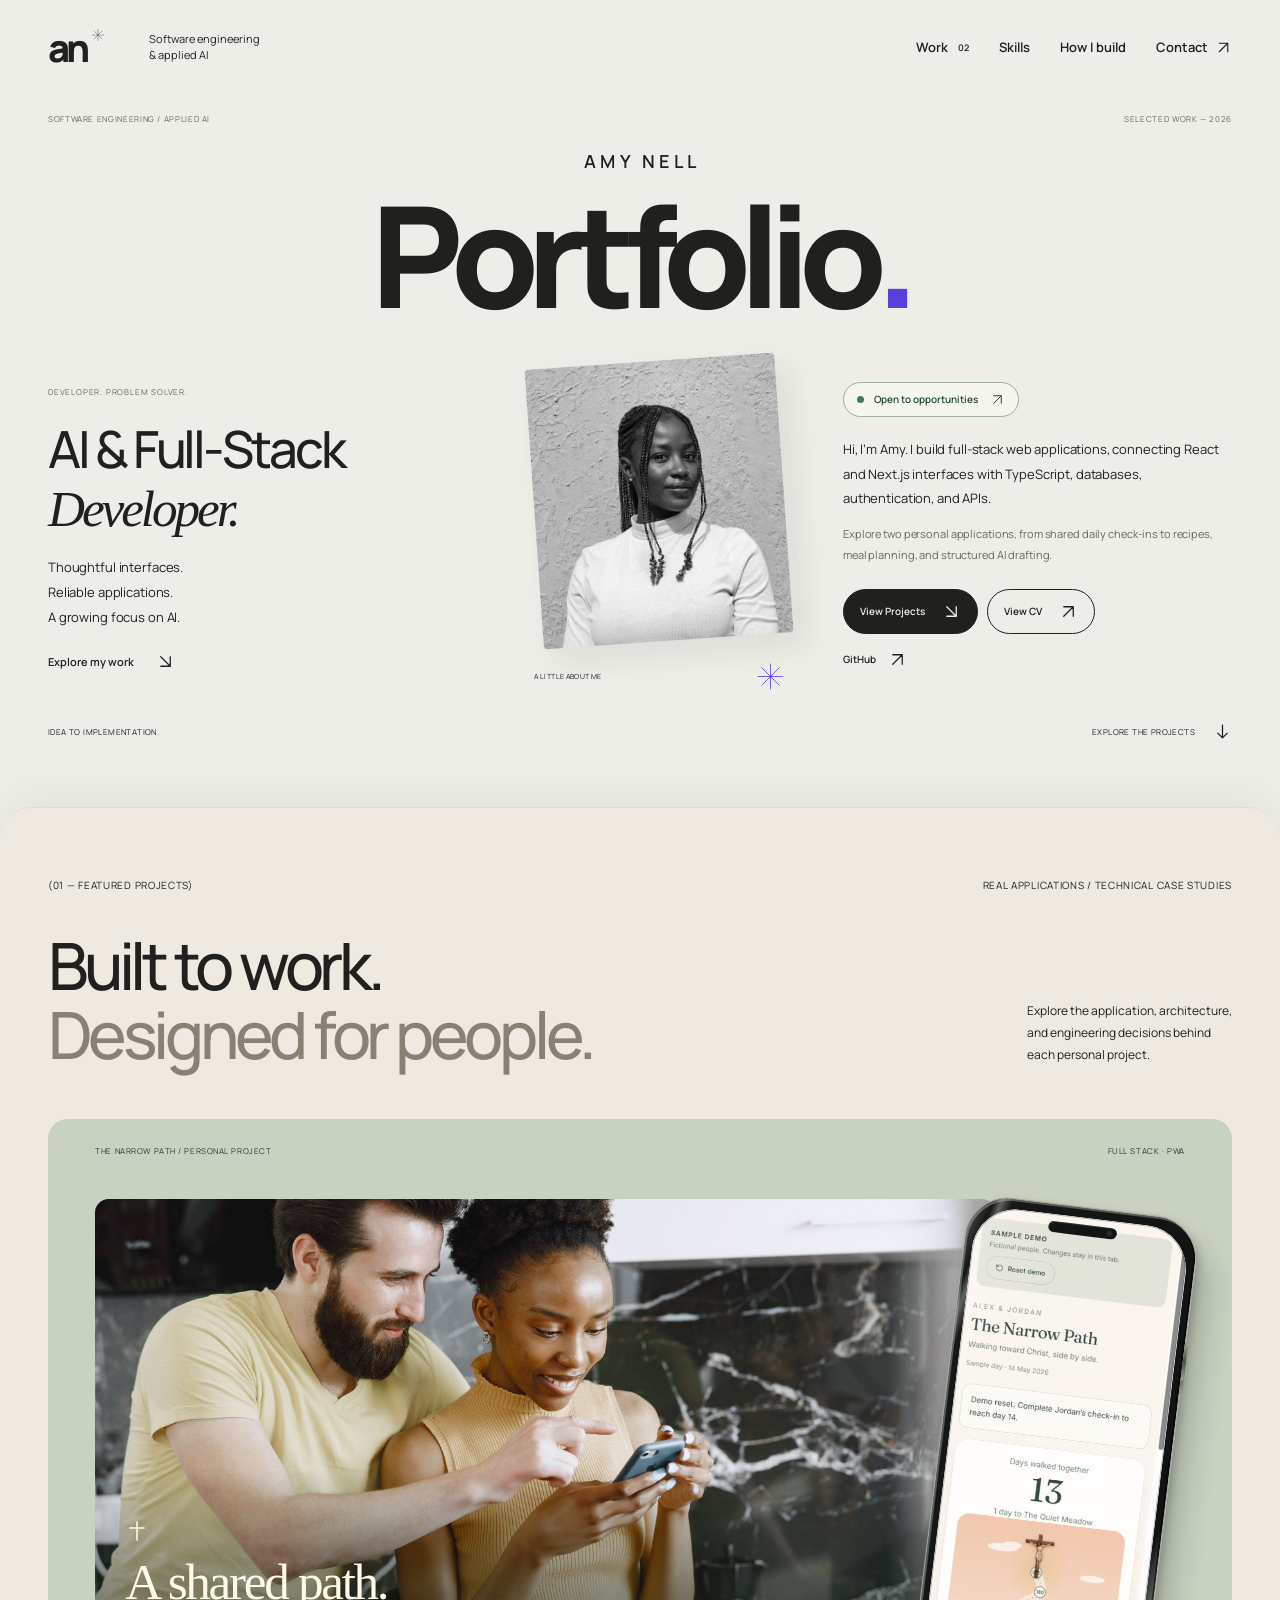
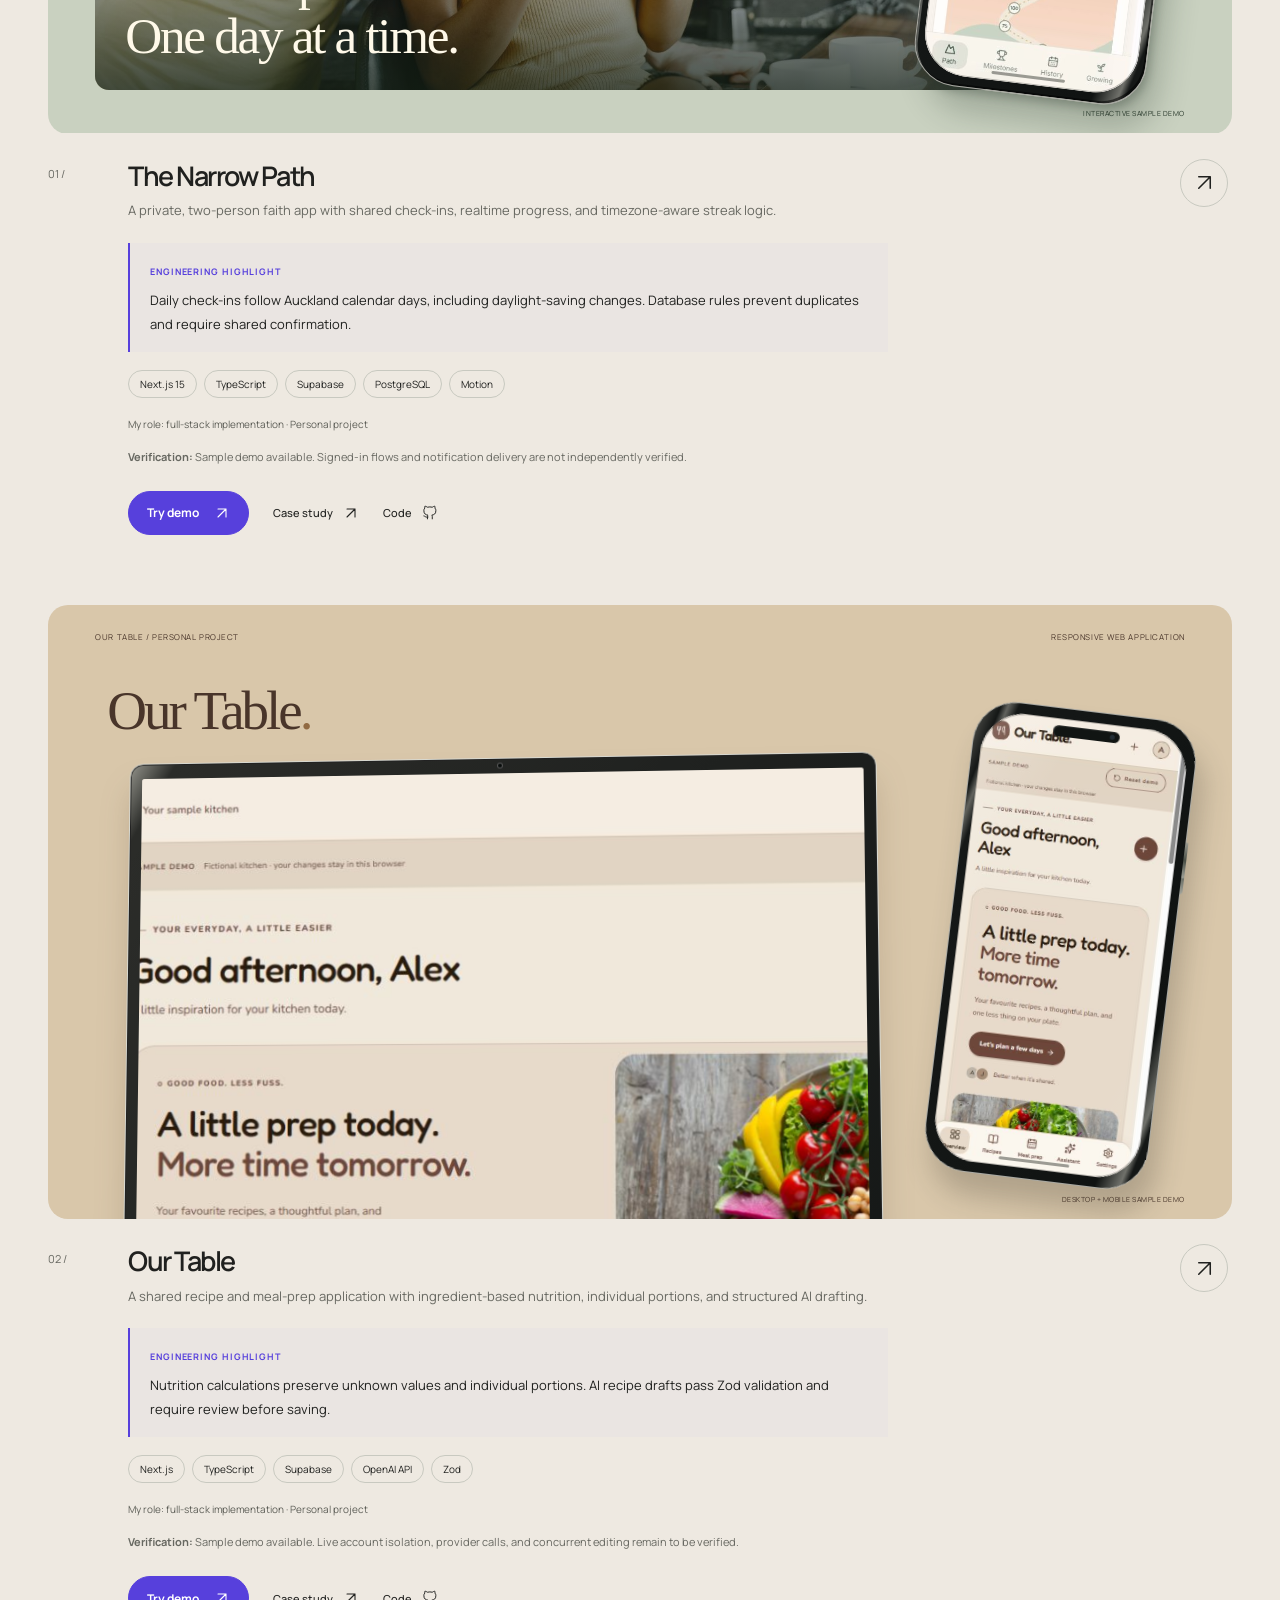
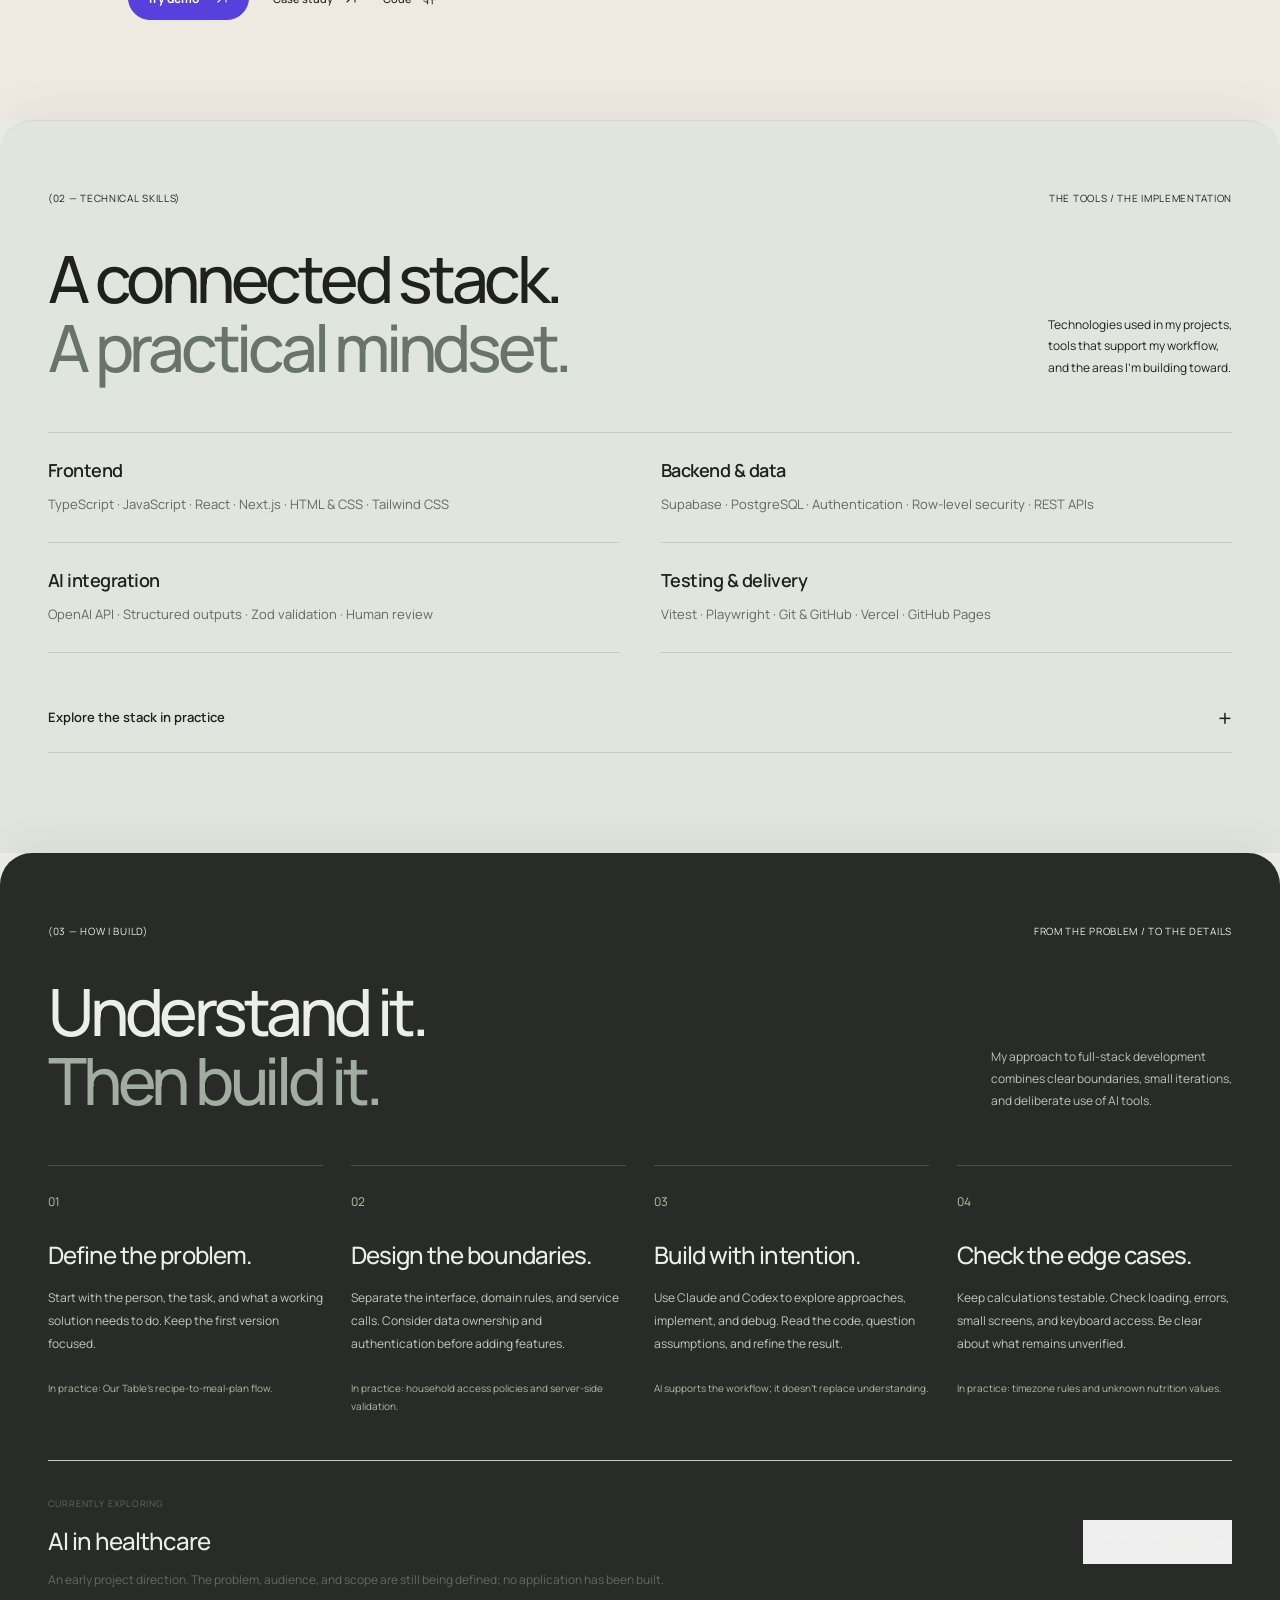
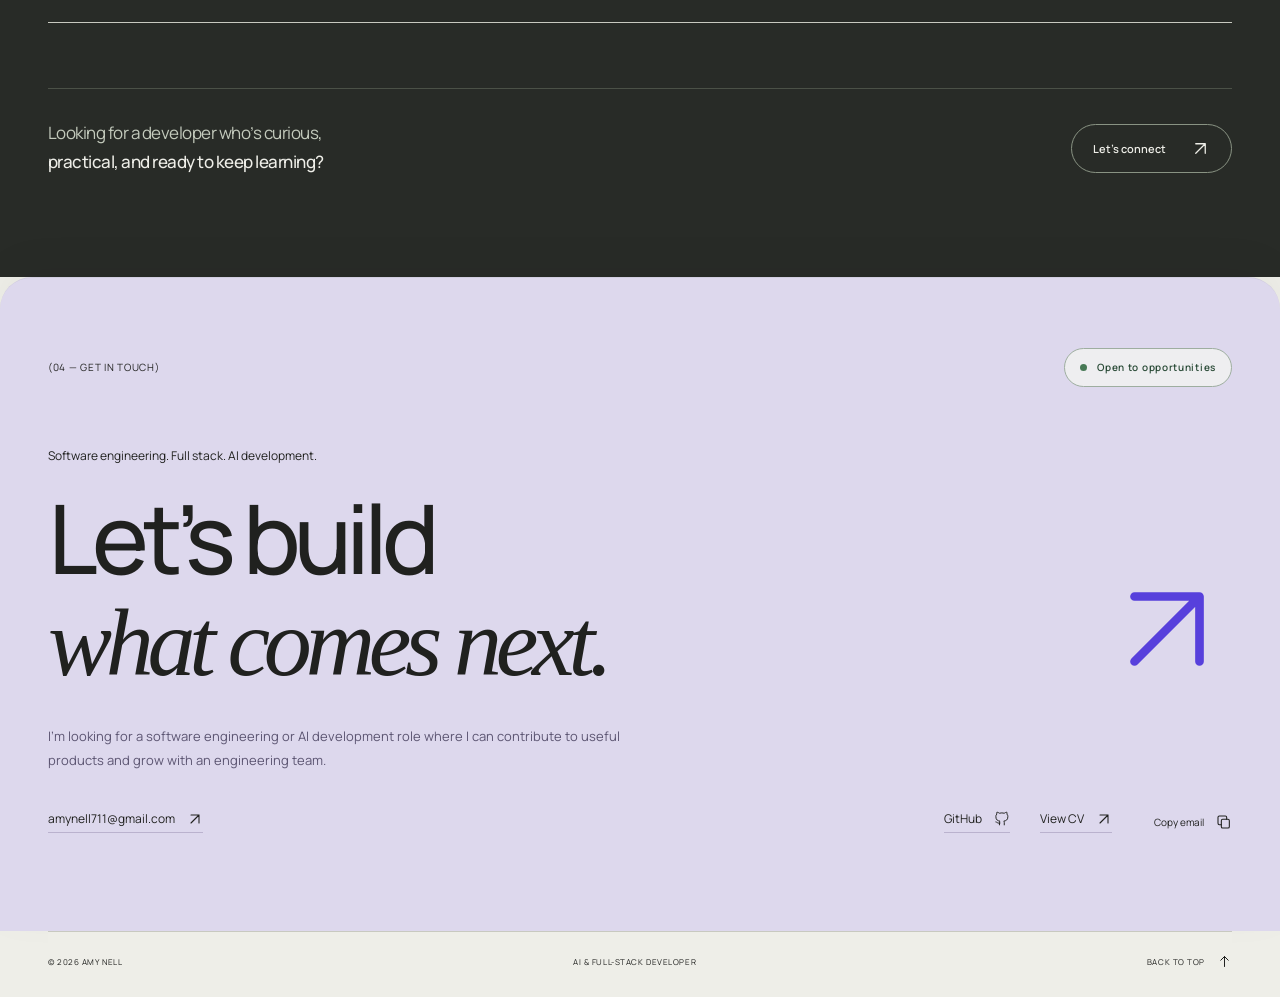
==== commit 5d7d7fa9: "Put completed projects first and surface engineering evidence" ====
--- a/index.html
+++ b/index.html
@@ -18,6 +18,7 @@
   <link rel="stylesheet" href="style.css">
   <link rel="stylesheet" href="refinements.css">
   <link rel="stylesheet" href="interactions.css">
+  <link rel="stylesheet" href="portfolio-update.css">
   <script src="app.js" defer></script>
   <script src="interactions.js" defer></script>
 </head>
@@ -27,7 +28,7 @@
   <header class="header shell">
     <a class="wordmark" href="#home" aria-label="Amy Nell home">an<svg class="brand-star" aria-hidden="true"><use href="assets/icons.svg#star"></use></svg></a>
     <span class="header-role">Software engineering<br>& applied AI</span>
-    <nav aria-label="Main navigation"><a href="#skills">Skills</a><a href="#work">Work <sup>03</sup></a><a href="#how-i-build">How I build</a><a href="#contact">Contact <svg class="icon" aria-hidden="true"><use href="assets/icons.svg#arrow-up-right"></use></svg></a></nav>
+    <nav aria-label="Main navigation"><a href="#work">Work <sup>02</sup></a><a href="#skills">Skills</a><a href="#how-i-build">How I build</a><a href="#contact">Contact <svg class="icon" aria-hidden="true"><use href="assets/icons.svg#arrow-up-right"></use></svg></a></nav>
   </header>
   <main id="main" class="stacked-panels">
     <section class="hero panel portfolio-hero" id="home" aria-labelledby="hero-title"><div class="shell">
@@ -37,24 +38,12 @@
   <div class="hero-bottom">
     <div class="hero-intro" id="about"><span class="intro-label">DEVELOPER. PROBLEM SOLVER.</span><h2>AI & Full-Stack<br><em>Developer.</em></h2><p>Thoughtful interfaces.<br>Reliable applications.<br>A growing focus on AI.</p><a class="text-link" href="#work">Explore my work <svg class="icon" aria-hidden="true"><use href="assets/icons.svg#arrow-down-right"></use></svg></a></div>
     <figure class="portrait"><button class="portrait-toggle" type="button" aria-label="Show portrait in colour" aria-pressed="false"><span class="portrait-frame"><img src="assets/amy-nell.jpg" alt="Amy Nell, AI-focused full-stack developer" width="800" height="800" fetchpriority="high"></span></button><figcaption><span>A LITTLE ABOUT ME</span><svg class="asterisk" aria-hidden="true"><use href="assets/icons.svg#star"></use></svg></figcaption></figure>
-    <div class="hero-biography"><a class="status-pill" href="#contact"><span class="status-dot" aria-hidden="true"></span>Open to opportunities <svg class="icon" aria-hidden="true"><use href="assets/icons.svg#arrow-up-right"></use></svg></a><p>Hi, I’m Amy. I build full-stack web applications, connecting React and Next.js interfaces with TypeScript, databases, authentication, and APIs.</p><p class="hero-detail">I use AI-assisted workflows to plan, implement, and debug — with a focus on understanding the code and checking the result.</p><div class="hero-actions"><a class="button-primary" href="#work">View Projects <svg class="icon" aria-hidden="true"><use href="assets/icons.svg#arrow-down-right"></use></svg></a><a class="button-outline" href="https://github.com/amahlenell" target="_blank" rel="noopener">GitHub <svg class="icon" aria-hidden="true"><use href="assets/icons.svg#github"></use></svg></a><a class="text-link" href="#contact">Get in Touch <svg class="icon" aria-hidden="true"><use href="assets/icons.svg#arrow-up-right"></use></svg></a></div></div>
-  </div><div class="hero-foot"><span>IDEA TO IMPLEMENTATION.</span><a href="#skills">EXPLORE THE CONNECTED STACK <svg class="icon" aria-hidden="true"><use href="assets/icons.svg#arrow-down"></use></svg></a></div>
+    <div class="hero-biography"><a class="status-pill" href="#contact"><span class="status-dot" aria-hidden="true"></span>Open to opportunities <svg class="icon" aria-hidden="true"><use href="assets/icons.svg#arrow-up-right"></use></svg></a><p>Hi, I’m Amy. I build full-stack web applications, connecting React and Next.js interfaces with TypeScript, databases, authentication, and APIs.</p><p class="hero-detail">Explore two personal applications, from shared daily check-ins to recipes, meal planning, and structured AI drafting.</p><div class="hero-actions"><a class="button-primary" href="#work">View Projects <svg class="icon" aria-hidden="true"><use href="assets/icons.svg#arrow-down-right"></use></svg></a><a class="button-outline" href="assets/amy-nell-cv.pdf" target="_blank" rel="noopener">View CV <svg class="icon" aria-hidden="true"><use href="assets/icons.svg#arrow-up-right"></use></svg></a><a class="text-link" href="https://github.com/amahlenell" target="_blank" rel="noopener">GitHub <svg class="icon" aria-hidden="true"><use href="assets/icons.svg#arrow-up-right"></use></svg></a></div></div>
+  </div><div class="hero-foot"><span>IDEA TO IMPLEMENTATION.</span><a href="#work">EXPLORE THE PROJECTS <svg class="icon" aria-hidden="true"><use href="assets/icons.svg#arrow-down"></use></svg></a></div>
  </div></section>
 
-    <section class="skills panel" id="skills" aria-labelledby="skills-title"><div class="shell">
-      <div class="section-top"><span>(01 — TECHNICAL SKILLS)</span><span>THE TOOLS / THE IMPLEMENTATION</span></div>
-      <div class="section-heading"><h2 id="skills-title">A connected stack.<br><span>A practical mindset.</span></h2><p>Technologies used in my projects,<br>tools that support my workflow,<br>and the areas I’m building toward.</p></div>
-      <div class="stack-carousel" role="region" aria-roledescription="carousel" aria-label="Connected tech stack"><div class="stack-deck"><div class="skills-grid stack-track" tabindex="0" aria-label="Tech cards. Use left and right arrow keys.">
-        <div class="stack-slide" role="group" aria-roledescription="slide" aria-label="1 of 5: Languages & frameworks" data-stack-index="0"><div class="stack-flip" id="stack-card-0"><article class="skill-card stack-face stack-front"><div class="skill-card-top"><span>01 / LANGUAGES & FRAMEWORKS</span><svg class="icon" aria-hidden="true"><use href="assets/icons.svg#code"></use></svg></div><h3>The application layer.</h3><p>Responsive interfaces, typed application logic, and reusable components.</p><ul class="skill-tags"><li>TypeScript</li><li>JavaScript</li><li>React</li><li>Next.js</li><li>HTML & CSS</li><li>Tailwind CSS</li></ul><span class="stack-number" aria-hidden="true">01</span></article><article class="stack-face stack-back" aria-hidden="true" inert><span class="stack-back-label">01 / IN PRACTICE</span><h3>From component to interaction.</h3><p class="stack-back-lead">I use TypeScript, React, and Next.js to build the application layer.</p><p>The Narrow Path combines a prop-driven animated pathway with daily check-in states. Our Table uses reusable recipe, editing, and cooking interfaces.</p><button class="stack-case-link" data-project="narrow">Explore the frontend <svg class="icon" aria-hidden="true"><use href="assets/icons.svg#arrow-up-right"></use></svg></button><span class="stack-number" aria-hidden="true">01</span></article></div></div>
-        <div class="stack-slide" role="group" aria-roledescription="slide" aria-label="2 of 5: Backend, data & APIs" data-stack-index="1"><div class="stack-flip" id="stack-card-1"><article class="skill-card stack-face stack-front"><div class="skill-card-top"><span>02 / BACKEND, DATA & APIs</span><svg class="icon" aria-hidden="true"><use href="assets/icons.svg#database"></use></svg></div><h3>What sits behind it.</h3><p>Server endpoints, relational data, authentication, and user-scoped access.</p><ul class="skill-tags"><li>Supabase</li><li>PostgreSQL</li><li>Auth & RLS</li><li>REST APIs</li><li>Realtime</li><li>Zod validation</li></ul><span class="stack-number" aria-hidden="true">02</span></article><article class="stack-face stack-back" aria-hidden="true" inert><span class="stack-back-label">02 / IN PRACTICE</span><h3>Data with clear boundaries.</h3><p class="stack-back-lead">A useful interface needs reliable rules underneath it.</p><p>My projects use Supabase Auth and PostgreSQL, with user or household access policies. Validation and domain calculations live outside the presentation layer.</p><button class="stack-case-link" data-project="table">Explore the architecture <svg class="icon" aria-hidden="true"><use href="assets/icons.svg#arrow-up-right"></use></svg></button><span class="stack-number" aria-hidden="true">02</span></article></div></div>
-        <div class="stack-slide" role="group" aria-roledescription="slide" aria-label="3 of 5: AI development tools" data-stack-index="2"><div class="stack-flip" id="stack-card-2"><article class="skill-card stack-face stack-front"><div class="skill-card-top"><span>03 / AI DEVELOPMENT TOOLS</span><svg class="icon" aria-hidden="true"><use href="assets/icons.svg#terminal"></use></svg></div><h3>Assisted. Still understood.</h3><p>Claude and OpenAI Codex support planning, implementation, debugging, and code review.</p><ul class="skill-tags"><li>Claude</li><li>OpenAI Codex</li><li>AI-assisted development</li></ul><span class="stack-number" aria-hidden="true">03</span></article><article class="stack-face stack-back" aria-hidden="true" inert><span class="stack-back-label">03 / IN PRACTICE</span><h3>A better development workflow.</h3><p class="stack-back-lead">Claude and Codex are tools in my process.</p><p>I use them to explore approaches, implement features, understand errors, and review changes. I still read the code, test the behavior, and check assumptions.</p><button class="stack-case-link" data-project="table">See the engineering decisions <svg class="icon" aria-hidden="true"><use href="assets/icons.svg#arrow-up-right"></use></svg></button><span class="stack-number" aria-hidden="true">03</span></article></div></div>
-        <div class="stack-slide" role="group" aria-roledescription="slide" aria-label="4 of 5: AI integrations & automation" data-stack-index="3"><div class="stack-flip" id="stack-card-3"><article class="skill-card stack-face stack-front"><div class="skill-card-top"><span>04 / AI INTEGRATIONS & AUTOMATION</span><svg class="icon" aria-hidden="true"><use href="assets/icons.svg#workflow"></use></svg></div><h3>Intelligence with boundaries.</h3><p>Our Table includes structured recipe drafting and API integrations. My next focus is deeper workflow automation.</p><ul class="skill-tags"><li>OpenAI API</li><li>Structured outputs</li><li>API orchestration</li><li>Human review</li></ul><span class="stack-number" aria-hidden="true">04</span></article><article class="stack-face stack-back" aria-hidden="true" inert><span class="stack-back-label">04 / IN PRACTICE</span><h3>AI where it earns its place.</h3><p class="stack-back-lead">Our Table includes structured recipe drafting.</p><p>The integration validates drafts with Zod and requires review before saving. Nutrition data comes from identified sources. Workflow automation is an area I’m continuing to explore.</p><button class="stack-case-link" data-project="table">Explore the AI integration <svg class="icon" aria-hidden="true"><use href="assets/icons.svg#arrow-up-right"></use></svg></button><span class="stack-number" aria-hidden="true">04</span></article></div></div>
-        <div class="stack-slide" role="group" aria-roledescription="slide" aria-label="5 of 5: Developer tools & delivery" data-stack-index="4"><div class="stack-flip" id="stack-card-4"><article class="skill-card stack-face stack-front"><div class="skill-card-top"><span>05 / DEVELOPER TOOLS & DELIVERY</span><svg class="icon" aria-hidden="true"><use href="assets/icons.svg#layers"></use></svg></div><h3>Build. Check. Ship.</h3><p>Version control, deployment, and testable boundaries between the UI, domain logic, and services.</p><ul class="skill-tags"><li>Git & GitHub</li><li>Vercel</li><li>GitHub Pages</li><li>Vitest</li><li>Playwright</li></ul><span class="stack-number" aria-hidden="true">05</span></article><article class="stack-face stack-back" aria-hidden="true" inert><span class="stack-back-label">05 / IN PRACTICE</span><h3>Small iterations. Working software.</h3><p class="stack-back-lead">Version control and verification support the build.</p><p>GitHub keeps the work reviewable. Vercel and GitHub Pages deliver it. The projects include pure-logic tests and browser testing for important user journeys.</p><button class="stack-case-link" data-project="narrow">Read a technical case study <svg class="icon" aria-hidden="true"><use href="assets/icons.svg#arrow-up-right"></use></svg></button><span class="stack-number" aria-hidden="true">05</span></article></div></div>
-      </div></div><div class="carousel-toolbar"><button type="button" class="carousel-arrow" data-stack-prev aria-label="Previous tech card"><svg class="icon" aria-hidden="true"><use href="assets/icons.svg#arrow-left"></use></svg></button><div class="carousel-center"><span class="carousel-count" aria-hidden="true"><span id="stack-position">01</span> / 05</span><button type="button" class="stack-flip-button" aria-pressed="false">Flip card <svg class="icon" aria-hidden="true"><use href="assets/icons.svg#expand"></use></svg></button></div><button type="button" class="carousel-arrow" data-stack-next aria-label="Next tech card"><svg class="icon" aria-hidden="true"><use href="assets/icons.svg#arrow-right"></use></svg></button></div><div class="carousel-dots" aria-label="Choose a tech card"><button type="button" data-stack-go="0" aria-label="Show card 1: Languages & frameworks" aria-current="true"><span>01</span></button><button type="button" data-stack-go="1" aria-label="Show card 2: Backend, data & APIs" ><span>02</span></button><button type="button" data-stack-go="2" aria-label="Show card 3: AI development tools" ><span>03</span></button><button type="button" data-stack-go="3" aria-label="Show card 4: AI integrations & automation" ><span>04</span></button><button type="button" data-stack-go="4" aria-label="Show card 5: Developer tools & delivery" ><span>05</span></button></div><p class="sr-only" id="stack-announcement" role="status" aria-live="polite">Card 1 of 5: Languages & frameworks</p></div><div class="skills-foot"><svg class="asterisk" aria-hidden="true"><use href="assets/icons.svg#star"></use></svg><p><strong>AI in the workflow. Engineering in the decisions.</strong><br>Generated code is a starting point. The data model, edge cases, access boundaries, and user experience still need deliberate attention.</p></div>
-    </div></section>
-
     <section class="work panel" id="work" aria-labelledby="work-title"><div class="shell">
-      <div class="section-top"><span>(02 — FEATURED PROJECTS)</span><span>REAL APPLICATIONS / TECHNICAL CASE STUDIES</span></div>
+      <div class="section-top"><span>(01 — FEATURED PROJECTS)</span><span>REAL APPLICATIONS / TECHNICAL CASE STUDIES</span></div>
       <div class="section-heading"><h2 id="work-title">Built to work.<br><span>Designed for people.</span></h2><p>Explore the application, architecture,<br>and engineering decisions behind<br>each personal project.</p></div>
       <article class="project narrow" id="narrow-path">
         <button class="project-visual" data-project="narrow" aria-label="Read The Narrow Path case study"><div class="narrow-cover product-cover">
@@ -63,7 +52,7 @@
           <div class="device-phone narrow-device"><span class="device-button" aria-hidden="true"></span><span class="device-island" aria-hidden="true"></span><div class="device-screen"><img src="assets/narrow-path-demo-mobile.png" alt="The Narrow Path sample demo with fictional people and shared progress" width="390" height="844" loading="lazy"></div><span class="device-home" aria-hidden="true"></span></div><span class="device-caption">INTERACTIVE SAMPLE DEMO</span>
         </div><span class="project-open" aria-hidden="true">View case study <svg class="icon"><use href="assets/icons.svg#arrow-up-right"></use></svg></span></button>
         
-        <div class="project-info"><div class="project-number">01 /</div><div class="project-description"><h3>The Narrow Path</h3><p>A private, two-person faith app with shared check-ins, realtime progress, and timezone-aware streak logic.</p><div class="tags"><span>Next.js 15</span><span>TypeScript</span><span>Supabase</span><span>PostgreSQL</span><span>Motion</span></div><p class="project-role">My role: full-stack implementation · Personal project</p><div class="project-actions"><button class="text-link" data-project="narrow">Read case study <svg class="icon" aria-hidden="true"><use href="assets/icons.svg#arrow-up-right"></use></svg></button><a href="https://github.com/amahlenell/narrow-path" target="_blank" rel="noopener">GitHub <svg class="icon" aria-hidden="true"><use href="assets/icons.svg#github"></use></svg></a><a class="try-demo" href="https://narrow-path-recruiter-demo.vercel.app/demo" target="_blank" rel="noopener">Try Live Demo <svg class="icon" aria-hidden="true"><use href="assets/icons.svg#arrow-up-right"></use></svg></a><a href="https://narrow-path-blond.vercel.app/" target="_blank" rel="noopener">Open app <svg class="icon" aria-hidden="true"><use href="assets/icons.svg#arrow-up-right"></use></svg></a></div></div><button class="round-link" data-project="narrow" aria-label="Open The Narrow Path case study"><svg class="icon" aria-hidden="true"><use href="assets/icons.svg#arrow-up-right"></use></svg></button></div>
+        <div class="project-info"><div class="project-number">01 /</div><div class="project-description"><h3>The Narrow Path</h3><p>A private, two-person faith app with shared check-ins, realtime progress, and timezone-aware streak logic.</p><div class="engineering-highlight"><span>ENGINEERING HIGHLIGHT</span><p>Daily check-ins follow Auckland calendar days, including daylight-saving changes. Database rules prevent duplicates and require shared confirmation.</p></div><div class="tags"><span>Next.js 15</span><span>TypeScript</span><span>Supabase</span><span>PostgreSQL</span><span>Motion</span></div><p class="project-role">My role: full-stack implementation · Personal project</p><p class="verification-note"><strong>Verification:</strong> Sample demo available. Signed-in flows and notification delivery are not independently verified.</p><div class="project-actions"><a class="try-demo" href="https://narrow-path-recruiter-demo.vercel.app/demo" target="_blank" rel="noopener">Try demo <svg class="icon" aria-hidden="true"><use href="assets/icons.svg#arrow-up-right"></use></svg></a><button class="text-link" data-project="narrow">Case study <svg class="icon" aria-hidden="true"><use href="assets/icons.svg#arrow-up-right"></use></svg></button><a href="https://github.com/amahlenell/narrow-path" target="_blank" rel="noopener">Code <svg class="icon" aria-hidden="true"><use href="assets/icons.svg#github"></use></svg></a></div></div><button class="round-link" data-project="narrow" aria-label="Open The Narrow Path case study"><svg class="icon" aria-hidden="true"><use href="assets/icons.svg#arrow-up-right"></use></svg></button></div>
       </article>
       <article class="project table" id="our-table">
         <button class="project-visual" data-project="table" aria-label="Read Our Table case study"><div class="table-cover product-cover">
@@ -71,17 +60,32 @@
           <div class="device-laptop"><div class="laptop-lid"><span class="laptop-camera" aria-hidden="true"></span><div class="laptop-screen"><img src="assets/our-table-demo-desktop.png" alt="Our Table sample kitchen on desktop" width="1265" height="712" loading="lazy"></div></div><div class="laptop-base" aria-hidden="true"></div></div>
           <div class="device-phone table-device"><span class="device-button" aria-hidden="true"></span><span class="device-island" aria-hidden="true"></span><div class="device-screen"><img src="assets/our-table-demo-mobile.png" alt="Our Table sample kitchen on mobile" width="390" height="844" loading="lazy"></div><span class="device-home" aria-hidden="true"></span></div><span class="device-caption">DESKTOP + MOBILE SAMPLE DEMO</span>
         </div><span class="project-open" aria-hidden="true">View case study <svg class="icon"><use href="assets/icons.svg#arrow-up-right"></use></svg></span></button>
-        <div class="project-info"><div class="project-number">02 /</div><div class="project-description"><h3>Our Table</h3><p>A shared recipe and meal-prep application with ingredient-based nutrition, individual portions, and structured AI drafting.</p><div class="tags"><span>Next.js</span><span>TypeScript</span><span>Supabase</span><span>OpenAI API</span><span>Zod</span></div><p class="project-role">My role: full-stack implementation · Personal project</p><div class="project-actions"><button class="text-link" data-project="table">Read case study <svg class="icon" aria-hidden="true"><use href="assets/icons.svg#arrow-up-right"></use></svg></button><a href="https://github.com/amahlenell/our-table" target="_blank" rel="noopener">GitHub <svg class="icon" aria-hidden="true"><use href="assets/icons.svg#github"></use></svg></a><a class="try-demo" href="https://our-table-recruiter-demo.vercel.app/" target="_blank" rel="noopener">Try Live Demo <svg class="icon" aria-hidden="true"><use href="assets/icons.svg#arrow-up-right"></use></svg></a><a href="https://our-table-wine.vercel.app/auth/login" target="_blank" rel="noopener">Open app <svg class="icon" aria-hidden="true"><use href="assets/icons.svg#arrow-up-right"></use></svg></a></div></div><button class="round-link" data-project="table" aria-label="Open Our Table case study"><svg class="icon" aria-hidden="true"><use href="assets/icons.svg#arrow-up-right"></use></svg></button></div>
+        <div class="project-info"><div class="project-number">02 /</div><div class="project-description"><h3>Our Table</h3><p>A shared recipe and meal-prep application with ingredient-based nutrition, individual portions, and structured AI drafting.</p><div class="engineering-highlight"><span>ENGINEERING HIGHLIGHT</span><p>Nutrition calculations preserve unknown values and individual portions. AI recipe drafts pass Zod validation and require review before saving.</p></div><div class="tags"><span>Next.js</span><span>TypeScript</span><span>Supabase</span><span>OpenAI API</span><span>Zod</span></div><p class="project-role">My role: full-stack implementation · Personal project</p><p class="verification-note"><strong>Verification:</strong> Sample demo available. Live account isolation, provider calls, and concurrent editing remain to be verified.</p><div class="project-actions"><a class="try-demo" href="https://our-table-recruiter-demo.vercel.app/" target="_blank" rel="noopener">Try demo <svg class="icon" aria-hidden="true"><use href="assets/icons.svg#arrow-up-right"></use></svg></a><button class="text-link" data-project="table">Case study <svg class="icon" aria-hidden="true"><use href="assets/icons.svg#arrow-up-right"></use></svg></button><a href="https://github.com/amahlenell/our-table" target="_blank" rel="noopener">Code <svg class="icon" aria-hidden="true"><use href="assets/icons.svg#github"></use></svg></a></div></div><button class="round-link" data-project="table" aria-label="Open Our Table case study"><svg class="icon" aria-hidden="true"><use href="assets/icons.svg#arrow-up-right"></use></svg></button></div>
       </article>
-      <article class="project medical" id="up-next">
-        <button class="project-visual" data-project="medical" aria-label="Read about the planned AI medical application"><div class="medical-cover"><div class="medical-grid" aria-hidden="true"></div><span class="medical-label"><i></i> NEXT PROJECT / DISCOVERY</span><h3>AI, with a<br><em>defined purpose.</em></h3><svg class="medical-flower" viewBox="0 0 300 300" aria-hidden="true"><g fill="none" stroke="currentColor" stroke-width="1"><ellipse cx="150" cy="150" rx="135" ry="55"/><ellipse cx="150" cy="150" rx="135" ry="55" transform="rotate(45 150 150)"/><ellipse cx="150" cy="150" rx="135" ry="55" transform="rotate(90 150 150)"/><ellipse cx="150" cy="150" rx="135" ry="55" transform="rotate(135 150 150)"/><circle cx="150" cy="150" r="55"/></g><path d="M132 125H168V132H175V168H168V175H132V168H125V132H132Z" fill="currentColor"/></svg><div class="medical-bottom"><span>AI × HEALTHCARE</span><span>PLANNED — NOT YET BUILT</span></div></div><span class="project-open" aria-hidden="true">Read the plan <svg class="icon"><use href="assets/icons.svg#arrow-up-right"></use></svg></span></button>
-        <div class="project-info"><div class="project-number">03 /</div><div class="project-description"><h3>AI medical application <span class="soon-tag">Coming next</span></h3><p>An upcoming project. Problem definition, scope, and technology choices are still to come.</p><div class="tags"><span>Discovery</span><span>Stack to be decided</span></div></div><button class="round-link" data-project="medical" aria-label="Open AI medical application project plan"><svg class="icon" aria-hidden="true"><use href="assets/icons.svg#arrow-up-right"></use></svg></button></div>
-      </article>
+
     </div></section>
+    <section class="skills panel" id="skills" aria-labelledby="skills-title"><div class="shell">
+      <div class="section-top"><span>(02 — TECHNICAL SKILLS)</span><span>THE TOOLS / THE IMPLEMENTATION</span></div>
+      <div class="section-heading"><h2 id="skills-title">A connected stack.<br><span>A practical mindset.</span></h2><p>Technologies used in my projects,<br>tools that support my workflow,<br>and the areas I’m building toward.</p></div>
+      <div class="skills-summary" aria-label="Skills at a glance">
+        <div><h3>Frontend</h3><p>TypeScript · JavaScript · React · Next.js · HTML & CSS · Tailwind CSS</p></div>
+        <div><h3>Backend & data</h3><p>Supabase · PostgreSQL · Authentication · Row-level security · REST APIs</p></div>
+        <div><h3>AI integration</h3><p>OpenAI API · Structured outputs · Zod validation · Human review</p></div>
+        <div><h3>Testing & delivery</h3><p>Vitest · Playwright · Git & GitHub · Vercel · GitHub Pages</p></div>
+      </div><details class="skills-details"><summary>Explore the stack in practice <span aria-hidden="true">+</span></summary><div class="stack-carousel" role="region" aria-roledescription="carousel" aria-label="Connected tech stack"><div class="stack-deck"><div class="skills-grid stack-track" tabindex="0" aria-label="Tech cards. Use left and right arrow keys.">
+        <div class="stack-slide" role="group" aria-roledescription="slide" aria-label="1 of 5: Languages & frameworks" data-stack-index="0"><div class="stack-flip" id="stack-card-0"><article class="skill-card stack-face stack-front"><div class="skill-card-top"><span>01 / LANGUAGES & FRAMEWORKS</span><svg class="icon" aria-hidden="true"><use href="assets/icons.svg#code"></use></svg></div><h3>The application layer.</h3><p>Responsive interfaces, typed application logic, and reusable components.</p><ul class="skill-tags"><li>TypeScript</li><li>JavaScript</li><li>React</li><li>Next.js</li><li>HTML & CSS</li><li>Tailwind CSS</li></ul><span class="stack-number" aria-hidden="true">01</span></article><article class="stack-face stack-back" aria-hidden="true" inert><span class="stack-back-label">01 / IN PRACTICE</span><h3>From component to interaction.</h3><p class="stack-back-lead">I use TypeScript, React, and Next.js to build the application layer.</p><p>The Narrow Path combines a prop-driven animated pathway with daily check-in states. Our Table uses reusable recipe, editing, and cooking interfaces.</p><button class="stack-case-link" data-project="narrow">Explore the frontend <svg class="icon" aria-hidden="true"><use href="assets/icons.svg#arrow-up-right"></use></svg></button><span class="stack-number" aria-hidden="true">01</span></article></div></div>
+        <div class="stack-slide" role="group" aria-roledescription="slide" aria-label="2 of 5: Backend, data & APIs" data-stack-index="1"><div class="stack-flip" id="stack-card-1"><article class="skill-card stack-face stack-front"><div class="skill-card-top"><span>02 / BACKEND, DATA & APIs</span><svg class="icon" aria-hidden="true"><use href="assets/icons.svg#database"></use></svg></div><h3>What sits behind it.</h3><p>Server endpoints, relational data, authentication, and user-scoped access.</p><ul class="skill-tags"><li>Supabase</li><li>PostgreSQL</li><li>Auth & RLS</li><li>REST APIs</li><li>Realtime</li><li>Zod validation</li></ul><span class="stack-number" aria-hidden="true">02</span></article><article class="stack-face stack-back" aria-hidden="true" inert><span class="stack-back-label">02 / IN PRACTICE</span><h3>Data with clear boundaries.</h3><p class="stack-back-lead">A useful interface needs reliable rules underneath it.</p><p>My projects use Supabase Auth and PostgreSQL, with user or household access policies. Validation and domain calculations live outside the presentation layer.</p><button class="stack-case-link" data-project="table">Explore the architecture <svg class="icon" aria-hidden="true"><use href="assets/icons.svg#arrow-up-right"></use></svg></button><span class="stack-number" aria-hidden="true">02</span></article></div></div>
+        <div class="stack-slide" role="group" aria-roledescription="slide" aria-label="3 of 5: Validation & domain logic" data-stack-index="2"><div class="stack-flip" id="stack-card-2"><article class="skill-card stack-face stack-front"><div class="skill-card-top"><span>03 / VALIDATION & DOMAIN LOGIC</span><svg class="icon" aria-hidden="true"><use href="assets/icons.svg#terminal"></use></svg></div><h3>Rules before rendering.</h3><p>Keep input validation and domain calculations separate from the interface.</p><ul class="skill-tags"><li>Zod</li><li>Domain modules</li><li>Input validation</li></ul><span class="stack-number" aria-hidden="true">03</span></article><article class="stack-face stack-back" aria-hidden="true" inert><span class="stack-back-label">03 / IN PRACTICE</span><h3>Make uncertainty explicit.</h3><p class="stack-back-lead">Our Table preserves missing nutrition values.</p><p>Recipe yield, batch quantities, and per-person portions have distinct meanings. The calculation modules preserve those boundaries when a plan is scaled.</p><button class="stack-case-link" data-project="table">See the engineering decisions <svg class="icon" aria-hidden="true"><use href="assets/icons.svg#arrow-up-right"></use></svg></button><span class="stack-number" aria-hidden="true">03</span></article></div></div>
+        <div class="stack-slide" role="group" aria-roledescription="slide" aria-label="4 of 5: AI integrations & automation" data-stack-index="3"><div class="stack-flip" id="stack-card-3"><article class="skill-card stack-face stack-front"><div class="skill-card-top"><span>04 / AI INTEGRATIONS & AUTOMATION</span><svg class="icon" aria-hidden="true"><use href="assets/icons.svg#workflow"></use></svg></div><h3>Intelligence with boundaries.</h3><p>Our Table includes structured recipe drafting and API integrations. My next focus is deeper workflow automation.</p><ul class="skill-tags"><li>OpenAI API</li><li>Structured outputs</li><li>API orchestration</li><li>Human review</li></ul><span class="stack-number" aria-hidden="true">04</span></article><article class="stack-face stack-back" aria-hidden="true" inert><span class="stack-back-label">04 / IN PRACTICE</span><h3>AI where it earns its place.</h3><p class="stack-back-lead">Our Table includes structured recipe drafting.</p><p>The integration validates drafts with Zod and requires review before saving. Nutrition data comes from identified sources. Workflow automation is an area I’m continuing to explore.</p><button class="stack-case-link" data-project="table">Explore the AI integration <svg class="icon" aria-hidden="true"><use href="assets/icons.svg#arrow-up-right"></use></svg></button><span class="stack-number" aria-hidden="true">04</span></article></div></div>
+        <div class="stack-slide" role="group" aria-roledescription="slide" aria-label="5 of 5: Developer tools & delivery" data-stack-index="4"><div class="stack-flip" id="stack-card-4"><article class="skill-card stack-face stack-front"><div class="skill-card-top"><span>05 / DEVELOPER TOOLS & DELIVERY</span><svg class="icon" aria-hidden="true"><use href="assets/icons.svg#layers"></use></svg></div><h3>Build. Check. Ship.</h3><p>Version control, deployment, and testable boundaries between the UI, domain logic, and services.</p><ul class="skill-tags"><li>Git & GitHub</li><li>Vercel</li><li>GitHub Pages</li><li>Vitest</li><li>Playwright</li></ul><span class="stack-number" aria-hidden="true">05</span></article><article class="stack-face stack-back" aria-hidden="true" inert><span class="stack-back-label">05 / IN PRACTICE</span><h3>Small iterations. Working software.</h3><p class="stack-back-lead">Version control and verification support the build.</p><p>GitHub keeps the work reviewable. Vercel and GitHub Pages deliver it. The projects include pure-logic tests and browser testing for important user journeys.</p><button class="stack-case-link" data-project="narrow">Read a technical case study <svg class="icon" aria-hidden="true"><use href="assets/icons.svg#arrow-up-right"></use></svg></button><span class="stack-number" aria-hidden="true">05</span></article></div></div>
+      </div></div><div class="carousel-toolbar"><button type="button" class="carousel-arrow" data-stack-prev aria-label="Previous tech card"><svg class="icon" aria-hidden="true"><use href="assets/icons.svg#arrow-left"></use></svg></button><div class="carousel-center"><span class="carousel-count" aria-hidden="true"><span id="stack-position">01</span> / 05</span><button type="button" class="stack-flip-button" aria-pressed="false">Flip card <svg class="icon" aria-hidden="true"><use href="assets/icons.svg#expand"></use></svg></button></div><button type="button" class="carousel-arrow" data-stack-next aria-label="Next tech card"><svg class="icon" aria-hidden="true"><use href="assets/icons.svg#arrow-right"></use></svg></button></div><div class="carousel-dots" aria-label="Choose a tech card"><button type="button" data-stack-go="0" aria-label="Show card 1: Languages & frameworks" aria-current="true"><span>01</span></button><button type="button" data-stack-go="1" aria-label="Show card 2: Backend, data & APIs" ><span>02</span></button><button type="button" data-stack-go="2" aria-label="Show card 3: Validation & domain logic" ><span>03</span></button><button type="button" data-stack-go="3" aria-label="Show card 4: AI integrations & automation" ><span>04</span></button><button type="button" data-stack-go="4" aria-label="Show card 5: Developer tools & delivery" ><span>05</span></button></div><p class="sr-only" id="stack-announcement" role="status" aria-live="polite">Card 1 of 5: Languages & frameworks</p></div></details>
+    </div></section>
+
     <section class="process panel" id="how-i-build" aria-labelledby="process-title"><div class="shell">
       <div class="section-top"><span>(03 — HOW I BUILD)</span><span>FROM THE PROBLEM / TO THE DETAILS</span></div>
       <div class="section-heading"><h2 id="process-title">Understand it.<br><span>Then build it.</span></h2><p>My approach to full-stack development<br>combines clear boundaries, small iterations,<br>and deliberate use of AI tools.</p></div>
       <div class="process-grid"><article><span class="step-number">01</span><h3>Define the problem.</h3><p>Start with the person, the task, and what a working solution needs to do. Keep the first version focused.</p><span class="process-evidence">In practice: Our Table’s recipe-to-meal-plan flow.</span></article><article><span class="step-number">02</span><h3>Design the boundaries.</h3><p>Separate the interface, domain rules, and service calls. Consider data ownership and authentication before adding features.</p><span class="process-evidence">In practice: household access policies and server-side validation.</span></article><article><span class="step-number">03</span><h3>Build with intention.</h3><p>Use Claude and Codex to explore approaches, implement, and debug. Read the code, question assumptions, and refine the result.</p><span class="process-evidence">AI supports the workflow; it doesn’t replace understanding.</span></article><article><span class="step-number">04</span><h3>Check the edge cases.</h3><p>Keep calculations testable. Check loading, errors, small screens, and keyboard access. Be clear about what remains unverified.</p><span class="process-evidence">In practice: timezone rules and unknown nutrition values.</span></article></div>
+      <aside class="exploring" id="up-next" aria-labelledby="exploring-title"><div><span>CURRENTLY EXPLORING</span><h3 id="exploring-title">AI in healthcare</h3><p>An early project direction. The problem, audience, and scope are still being defined; no application has been built.</p></div><button class="text-link" data-project="medical">Read the direction <svg class="icon" aria-hidden="true"><use href="assets/icons.svg#arrow-up-right"></use></svg></button></aside>
       <div class="process-footer"><p>Looking for a developer who’s curious,<br><strong>practical, and ready to keep learning?</strong></p><a class="button-outline" href="#contact">Let’s connect <svg class="icon" aria-hidden="true"><use href="assets/icons.svg#arrow-up-right"></use></svg></a></div>
     </div></section>
     <section class="contact panel" id="contact" aria-labelledby="contact-title"><div class="shell">
--- a/portfolio-update.css
+++ b/portfolio-update.css
@@ -0,0 +1,44 @@
+/* Project-first portfolio: preserve the editorial identity and expose evidence. */
+.portfolio-hero h1{font-size:clamp(72px,11vw,164px);line-height:1.05;margin-bottom:32px}
+.portfolio-hero .hero-name{font-size:18px;margin-top:25px}
+.portfolio-hero .hero-intro h2{font-size:clamp(34px,4vw,60px)}
+.portfolio-hero .hero-bottom{gap:4%;grid-template-columns:1.1fr .7fr 1fr}
+.portfolio-hero .hero-foot{padding-top:32px}
+.skills-summary{display:grid;grid-template-columns:repeat(2,minmax(0,1fr));gap:0 42px;margin-bottom:30px;border-top:1px solid var(--line)}
+.skills-summary>div{padding:25px 0;border-bottom:1px solid var(--line)}
+.skills-summary h3{font-size:18px;font-weight:600;letter-spacing:-.03em;margin-bottom:10px}
+.skills-summary p{font-size:13px;line-height:1.9;color:var(--muted);max-width:480px}
+.skills-details>summary{cursor:pointer;display:flex;align-items:center;justify-content:space-between;gap:20px;padding:18px 0;font-size:13px;font-weight:600;border-bottom:1px solid var(--line);list-style:none}
+.skills-details>summary::-webkit-details-marker{display:none}
+.skills-details>summary>span{font-size:24px;font-weight:400;transition:transform .2s}
+.skills-details[open]>summary>span{transform:rotate(45deg)}
+.skills-details[open] .stack-carousel{margin-top:28px}
+.skills-details>summary:focus-visible{outline:3px solid var(--accent);outline-offset:5px}
+.engineering-highlight{max-width:760px;margin:20px 0 18px;padding:16px 20px;border-left:2px solid var(--accent);background:#5740dc06}
+.engineering-highlight>span{font-size:9px;letter-spacing:.1em;color:var(--accent);font-weight:700}
+.engineering-highlight p{font-size:13px;line-height:1.85;margin-top:8px}
+.project-description>p.verification-note{max-width:720px;font-size:11px;line-height:1.8;margin-top:14px}
+.project-actions{align-items:center;gap:24px}
+.project-actions .try-demo{display:inline-flex;align-items:center;gap:15px;padding:12px 18px;border:1px solid var(--accent);border-radius:30px;background:var(--accent);color:#fff;font-size:12px;min-height:44px}
+.project-actions .try-demo:hover{background:var(--ink);border-color:var(--ink)}
+.project-actions a,.project-actions button{min-height:44px}
+.exploring{display:flex;justify-content:space-between;align-items:center;gap:35px;border-block:1px solid var(--line);padding:30px 0;margin-top:45px}
+.exploring>div{max-width:650px}
+.exploring span,.verification-panel>span{font-size:9px;letter-spacing:.1em;color:var(--muted)}
+.exploring h3{font-size:24px;font-weight:500;letter-spacing:-.04em;margin:12px 0}
+.exploring p{font-size:12px;line-height:1.9;color:var(--muted)}
+.exploring .text-link{flex-shrink:0;gap:15px;min-height:44px}
+.verification-panel{margin:24px 0 32px;padding:23px;border:1px solid var(--line);border-radius:12px}
+.verification-panel h2{font-size:22px;font-weight:500;margin:12px 0}
+.verification-panel p{font-size:12px;line-height:1.9;color:var(--muted)}
+.verification-links{display:flex;flex-wrap:wrap;gap:12px 24px;margin-top:12px}
+.verification-links a{font-size:12px;text-decoration:underline;text-underline-offset:4px;min-height:44px;display:inline-flex;align-items:center}
+@media(max-width:900px){.portfolio-hero h1{font-size:15vw}.portfolio-hero .hero-bottom{grid-template-columns:1fr .65fr;gap:26px}.portfolio-hero .hero-intro h2{font-size:clamp(34px,5vw,48px)}.portfolio-hero .hero-biography{grid-column:1/-1}.skills-summary{gap:0 25px}}
+@media(max-width:600px){.portfolio-hero h1{font-size:16vw;margin-bottom:26px}.portfolio-hero .hero-name{font-size:15px;margin-top:22px}.portfolio-hero .hero-bottom{grid-template-columns:1.2fr .8fr;gap:24px 16px}.portfolio-hero .hero-intro h2{font-size:32px}.skills-summary{grid-template-columns:1fr}.skills-summary>div{padding:20px 0}.skills-summary p{font-size:12px}.engineering-highlight{padding:13px 15px}.engineering-highlight p{font-size:12px}.project-actions{gap:12px 20px}.project-actions .try-demo{font-size:11px;padding:11px 15px}.exploring{display:block;padding:25px 0}.exploring .text-link{margin-top:15px}.verification-panel{padding:18px}.portfolio-hero .hero-biography{grid-column:1/-1}}
+@media(prefers-reduced-motion:reduce){.skills-details>summary>span{transition:none}}
+
+/* Layer order follows the project-first document order. */
+.work{z-index:2}.skills{z-index:3}
+
+/* Keep expanded content and anchor targets in normal document flow. */
+.stacked-panels>.panel{position:relative;top:auto}.panel+.panel{margin-top:0}
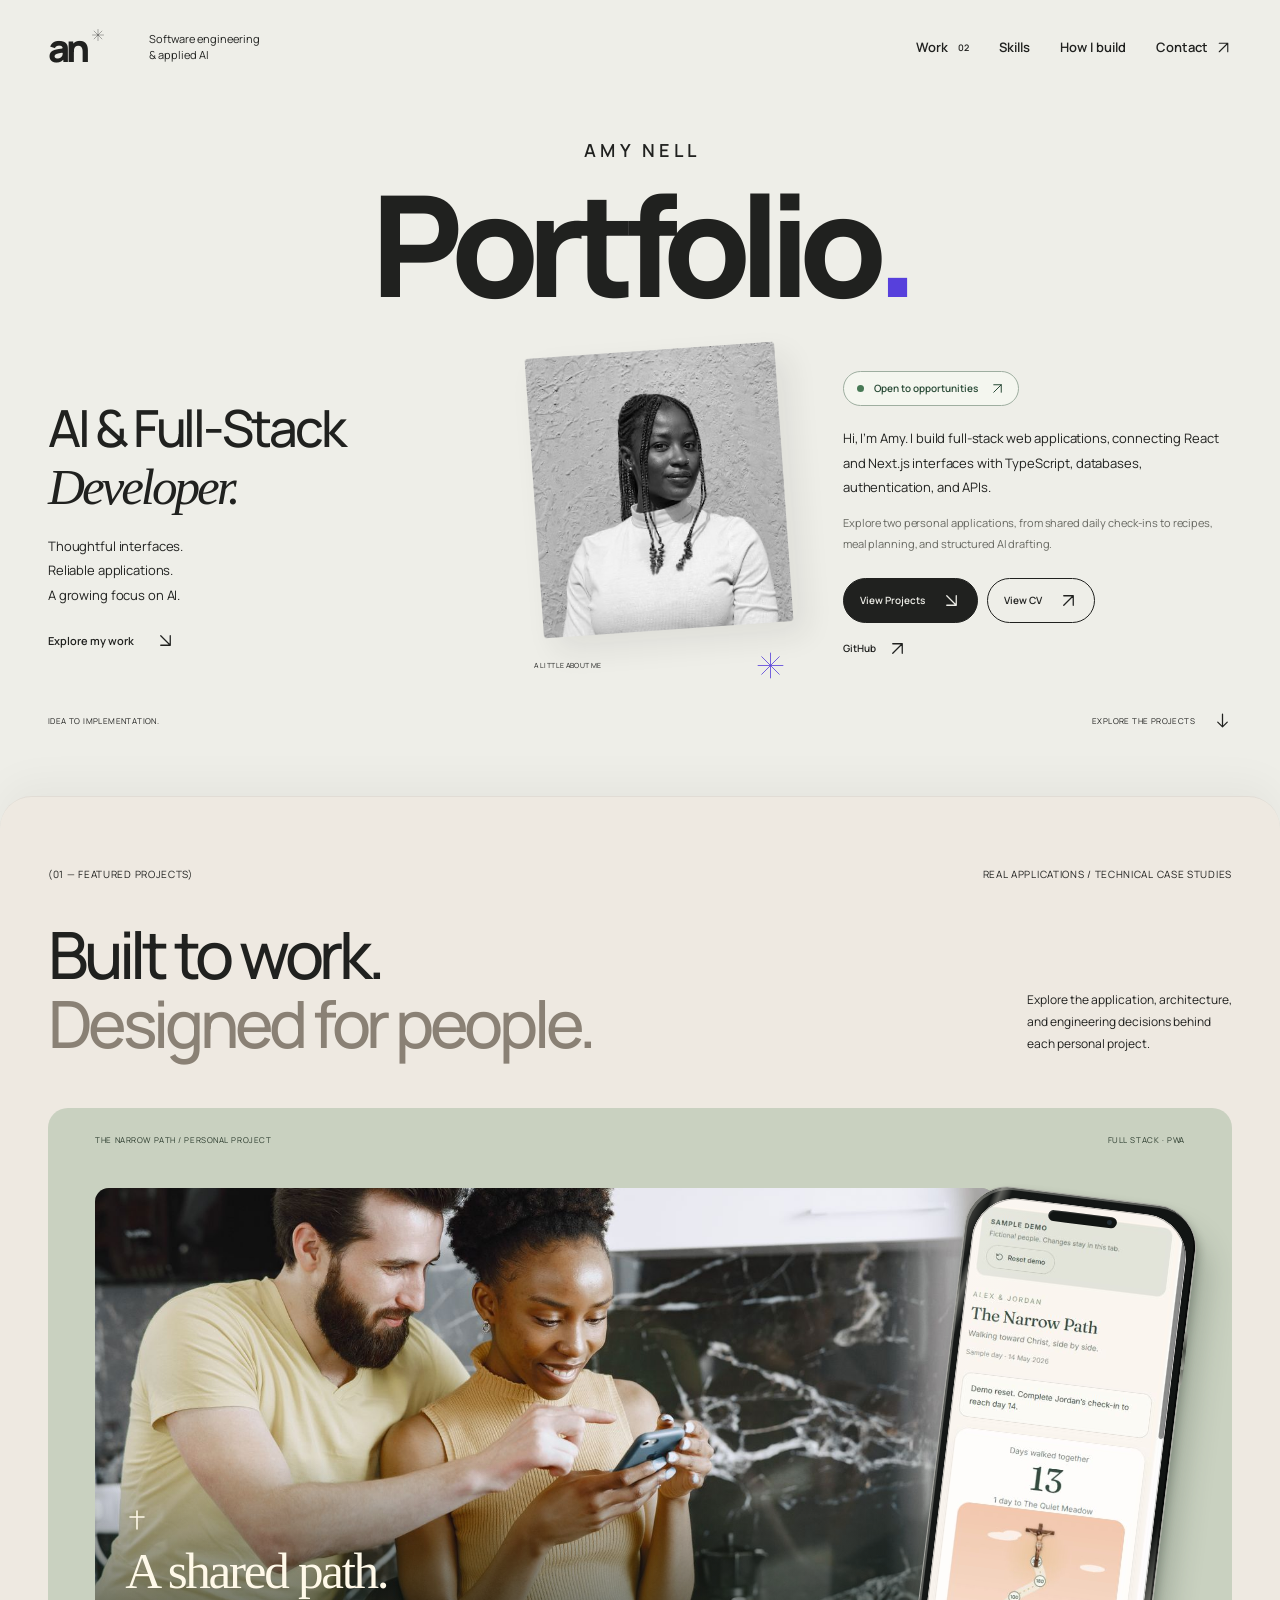
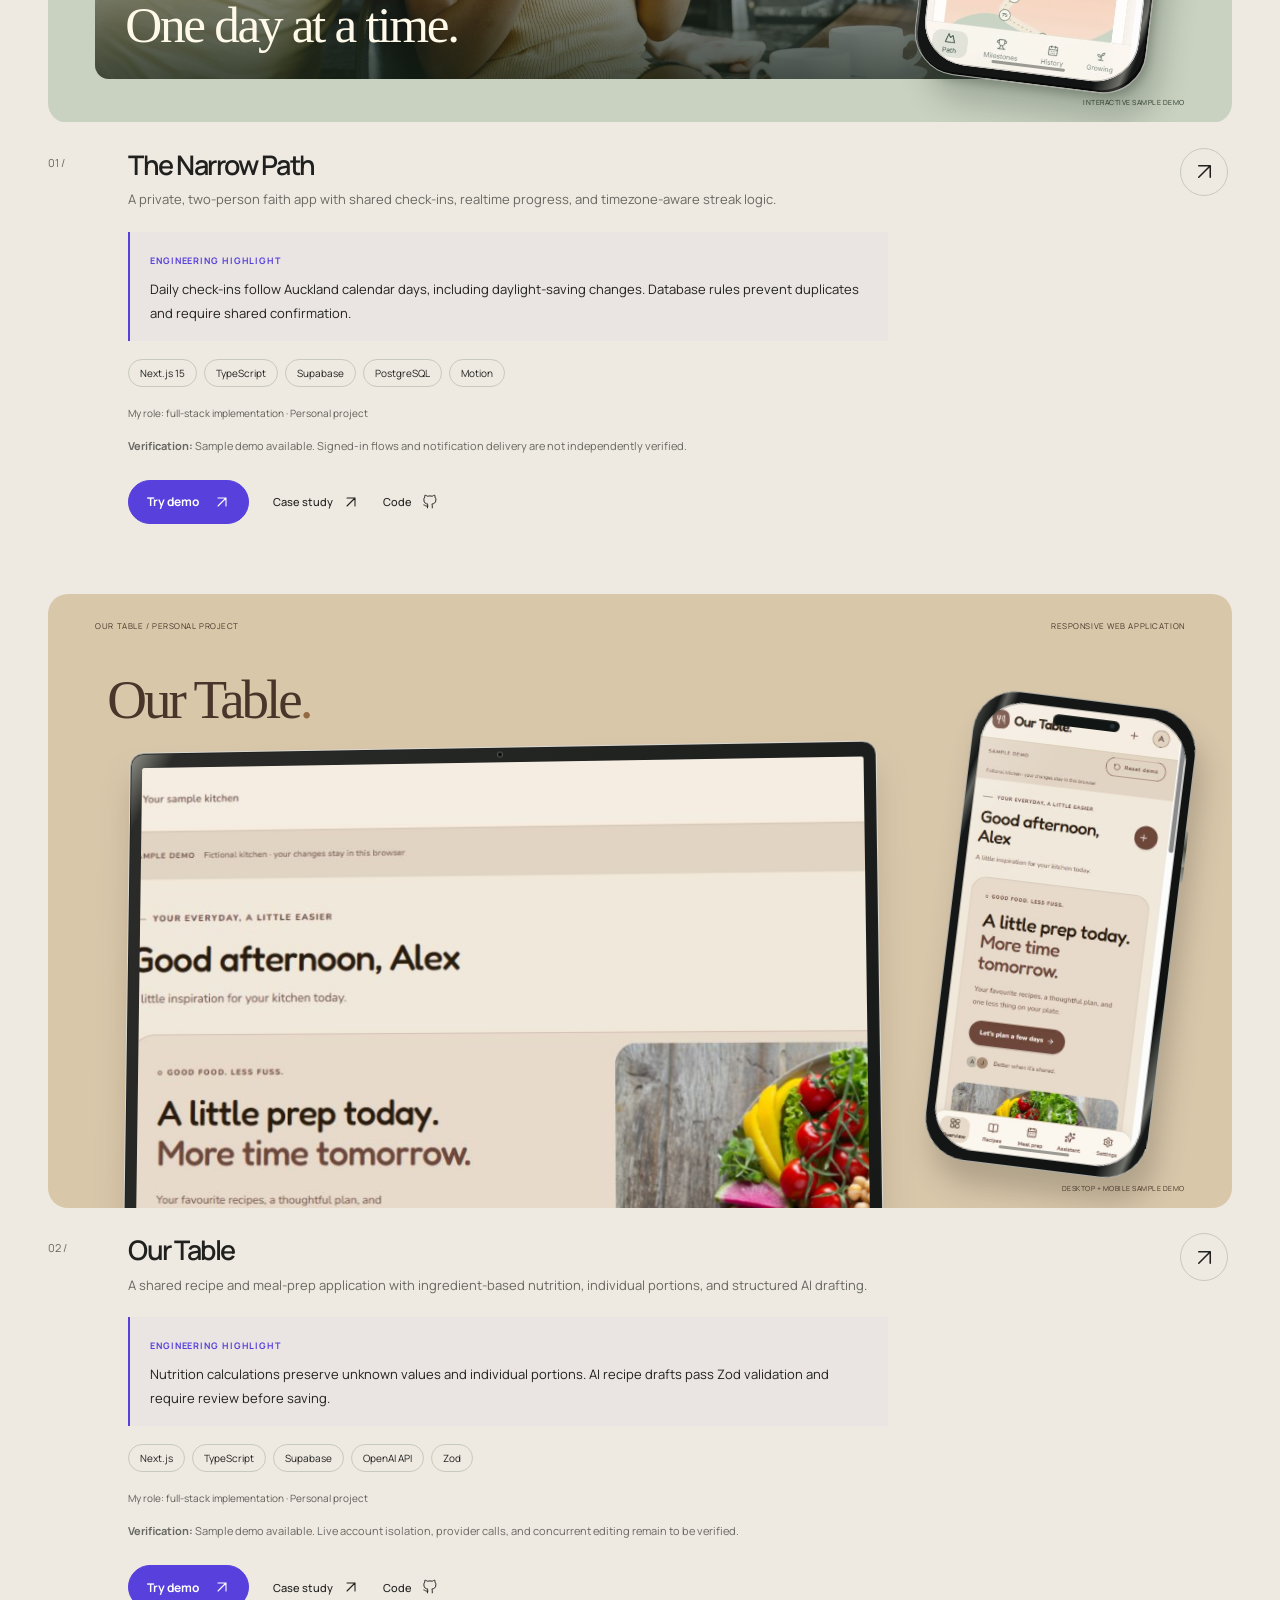
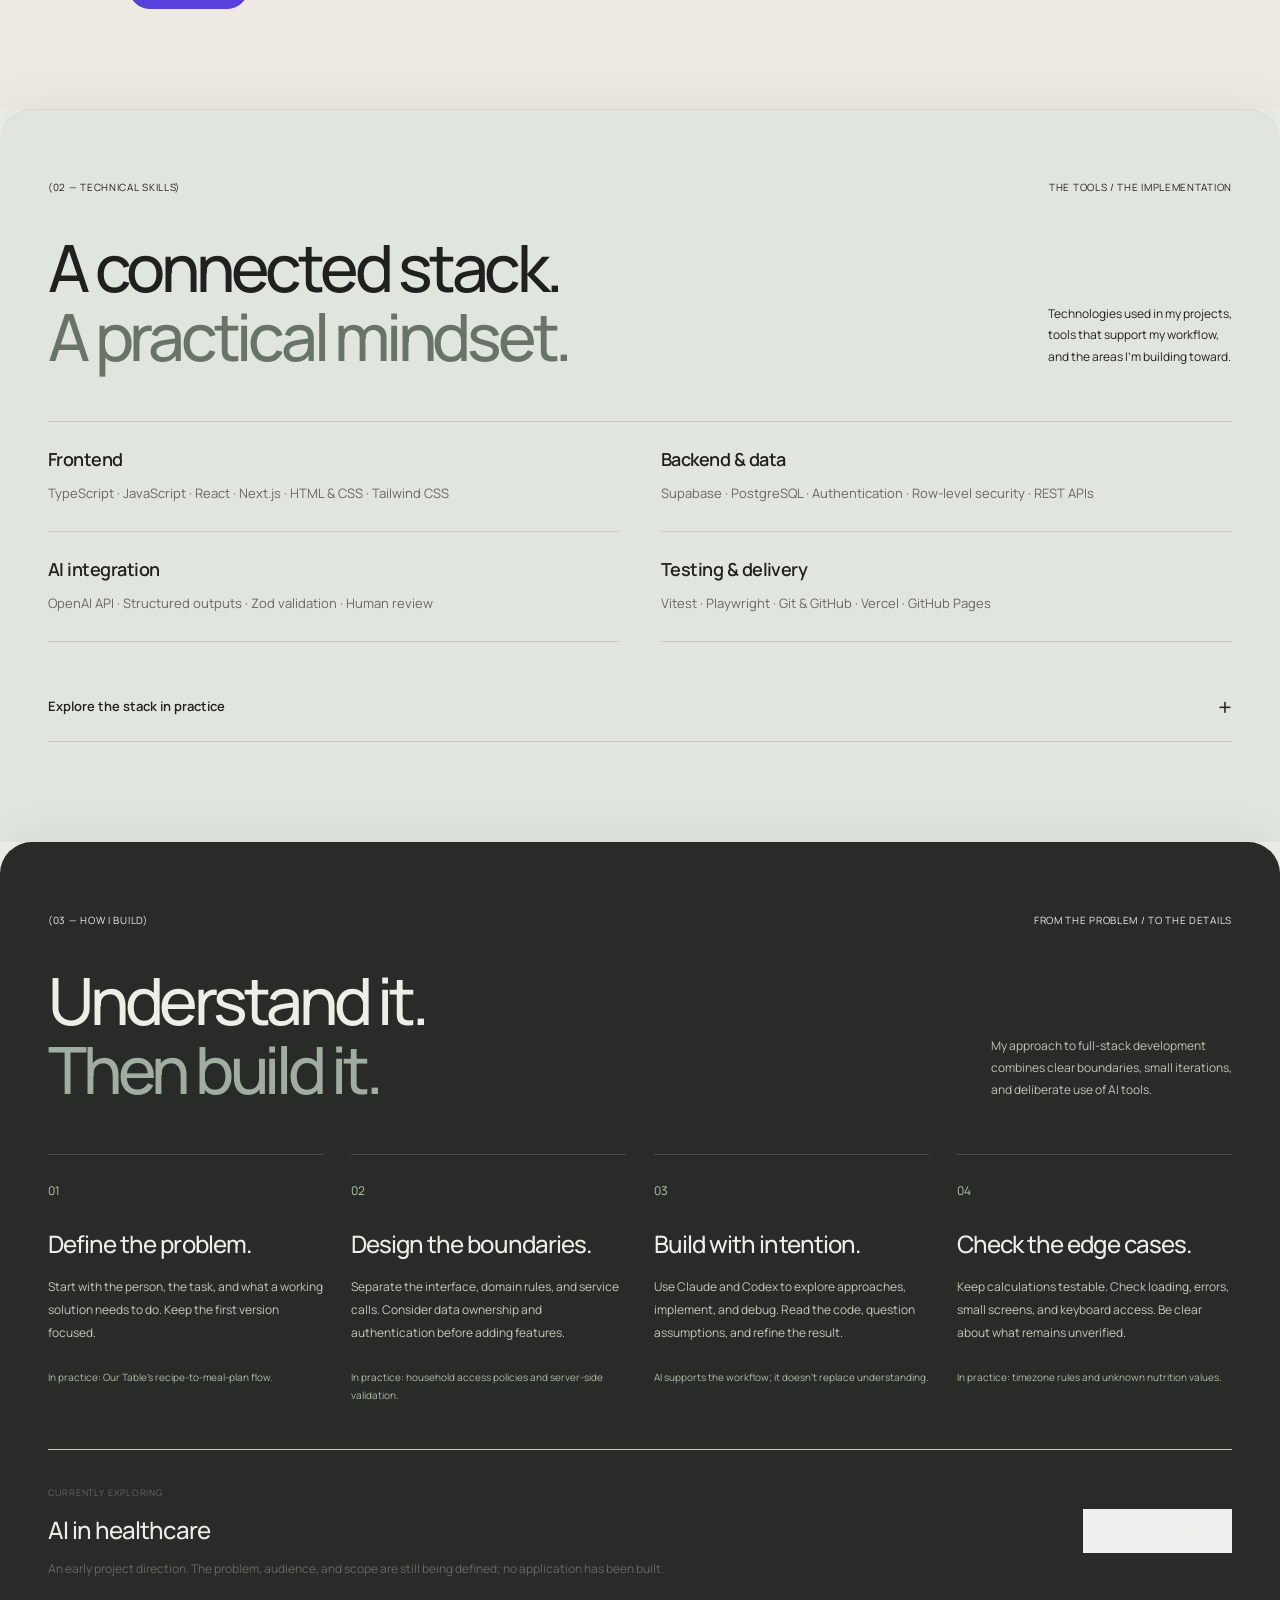
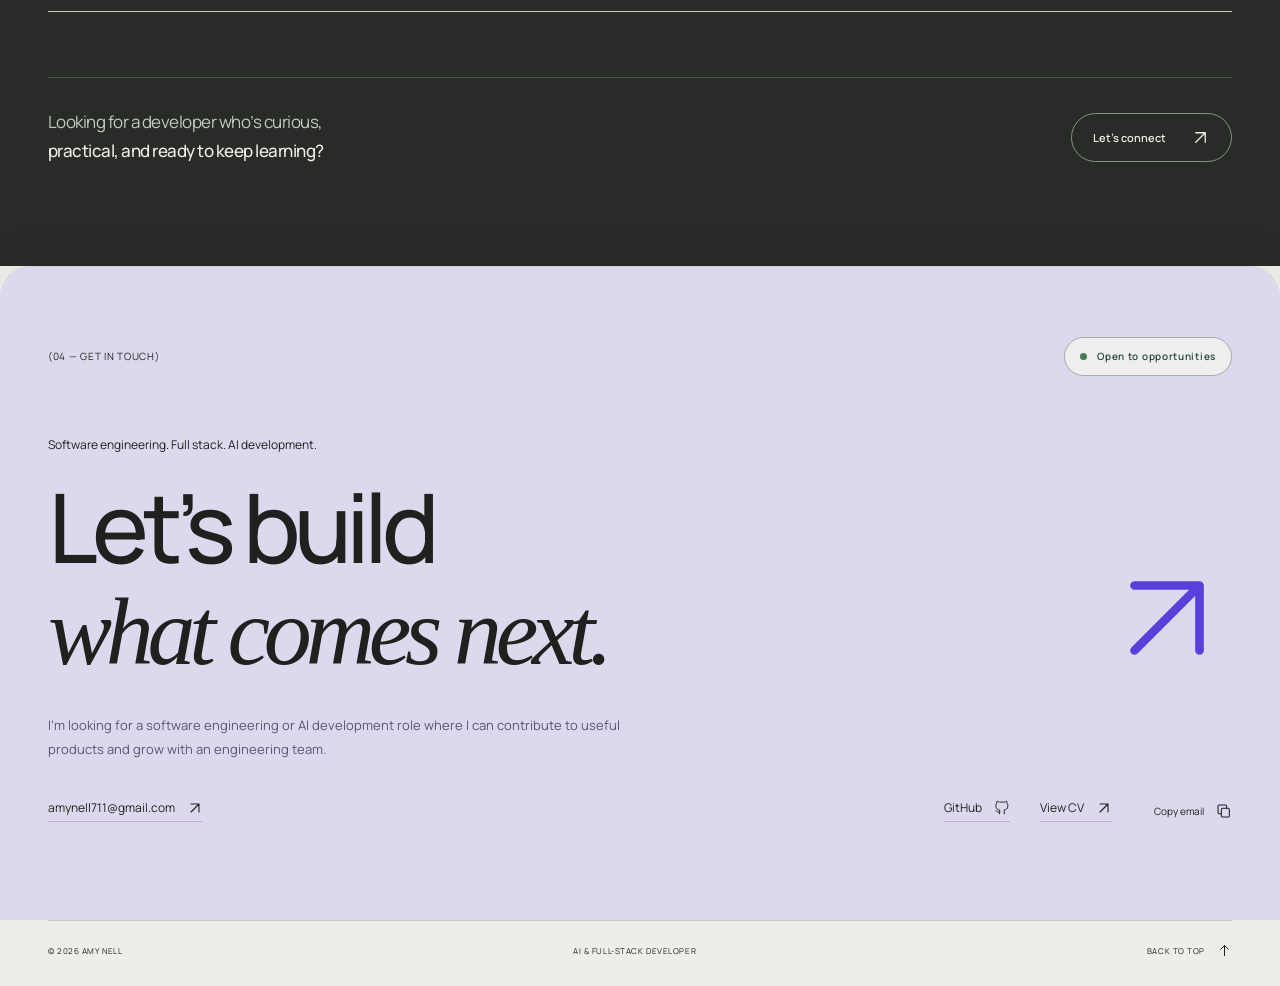
==== commit 41f479c8: "Remove hero eyebrow labels and developer problem solver tagline" ====
--- a/index.html
+++ b/index.html
@@ -32,11 +32,10 @@
   </header>
   <main id="main" class="stacked-panels">
     <section class="hero panel portfolio-hero" id="home" aria-labelledby="hero-title"><div class="shell">
-  <div class="hero-eyebrow"><span>SOFTWARE ENGINEERING / APPLIED AI</span><span>SELECTED WORK — 2026</span></div>
   <p class="hero-name">AMY NELL</p>
   <h1 id="hero-title" aria-label="Amy Nell’s portfolio">Portfolio<span class="name-dot">.</span></h1>
   <div class="hero-bottom">
-    <div class="hero-intro" id="about"><span class="intro-label">DEVELOPER. PROBLEM SOLVER.</span><h2>AI & Full-Stack<br><em>Developer.</em></h2><p>Thoughtful interfaces.<br>Reliable applications.<br>A growing focus on AI.</p><a class="text-link" href="#work">Explore my work <svg class="icon" aria-hidden="true"><use href="assets/icons.svg#arrow-down-right"></use></svg></a></div>
+    <div class="hero-intro" id="about"><h2>AI & Full-Stack<br><em>Developer.</em></h2><p>Thoughtful interfaces.<br>Reliable applications.<br>A growing focus on AI.</p><a class="text-link" href="#work">Explore my work <svg class="icon" aria-hidden="true"><use href="assets/icons.svg#arrow-down-right"></use></svg></a></div>
     <figure class="portrait"><button class="portrait-toggle" type="button" aria-label="Show portrait in colour" aria-pressed="false"><span class="portrait-frame"><img src="assets/amy-nell.jpg" alt="Amy Nell, AI-focused full-stack developer" width="800" height="800" fetchpriority="high"></span></button><figcaption><span>A LITTLE ABOUT ME</span><svg class="asterisk" aria-hidden="true"><use href="assets/icons.svg#star"></use></svg></figcaption></figure>
     <div class="hero-biography"><a class="status-pill" href="#contact"><span class="status-dot" aria-hidden="true"></span>Open to opportunities <svg class="icon" aria-hidden="true"><use href="assets/icons.svg#arrow-up-right"></use></svg></a><p>Hi, I’m Amy. I build full-stack web applications, connecting React and Next.js interfaces with TypeScript, databases, authentication, and APIs.</p><p class="hero-detail">Explore two personal applications, from shared daily check-ins to recipes, meal planning, and structured AI drafting.</p><div class="hero-actions"><a class="button-primary" href="#work">View Projects <svg class="icon" aria-hidden="true"><use href="assets/icons.svg#arrow-down-right"></use></svg></a><a class="button-outline" href="assets/amy-nell-cv.pdf" target="_blank" rel="noopener">View CV <svg class="icon" aria-hidden="true"><use href="assets/icons.svg#arrow-up-right"></use></svg></a><a class="text-link" href="https://github.com/amahlenell" target="_blank" rel="noopener">GitHub <svg class="icon" aria-hidden="true"><use href="assets/icons.svg#arrow-up-right"></use></svg></a></div></div>
   </div><div class="hero-foot"><span>IDEA TO IMPLEMENTATION.</span><a href="#work">EXPLORE THE PROJECTS <svg class="icon" aria-hidden="true"><use href="assets/icons.svg#arrow-down"></use></svg></a></div>
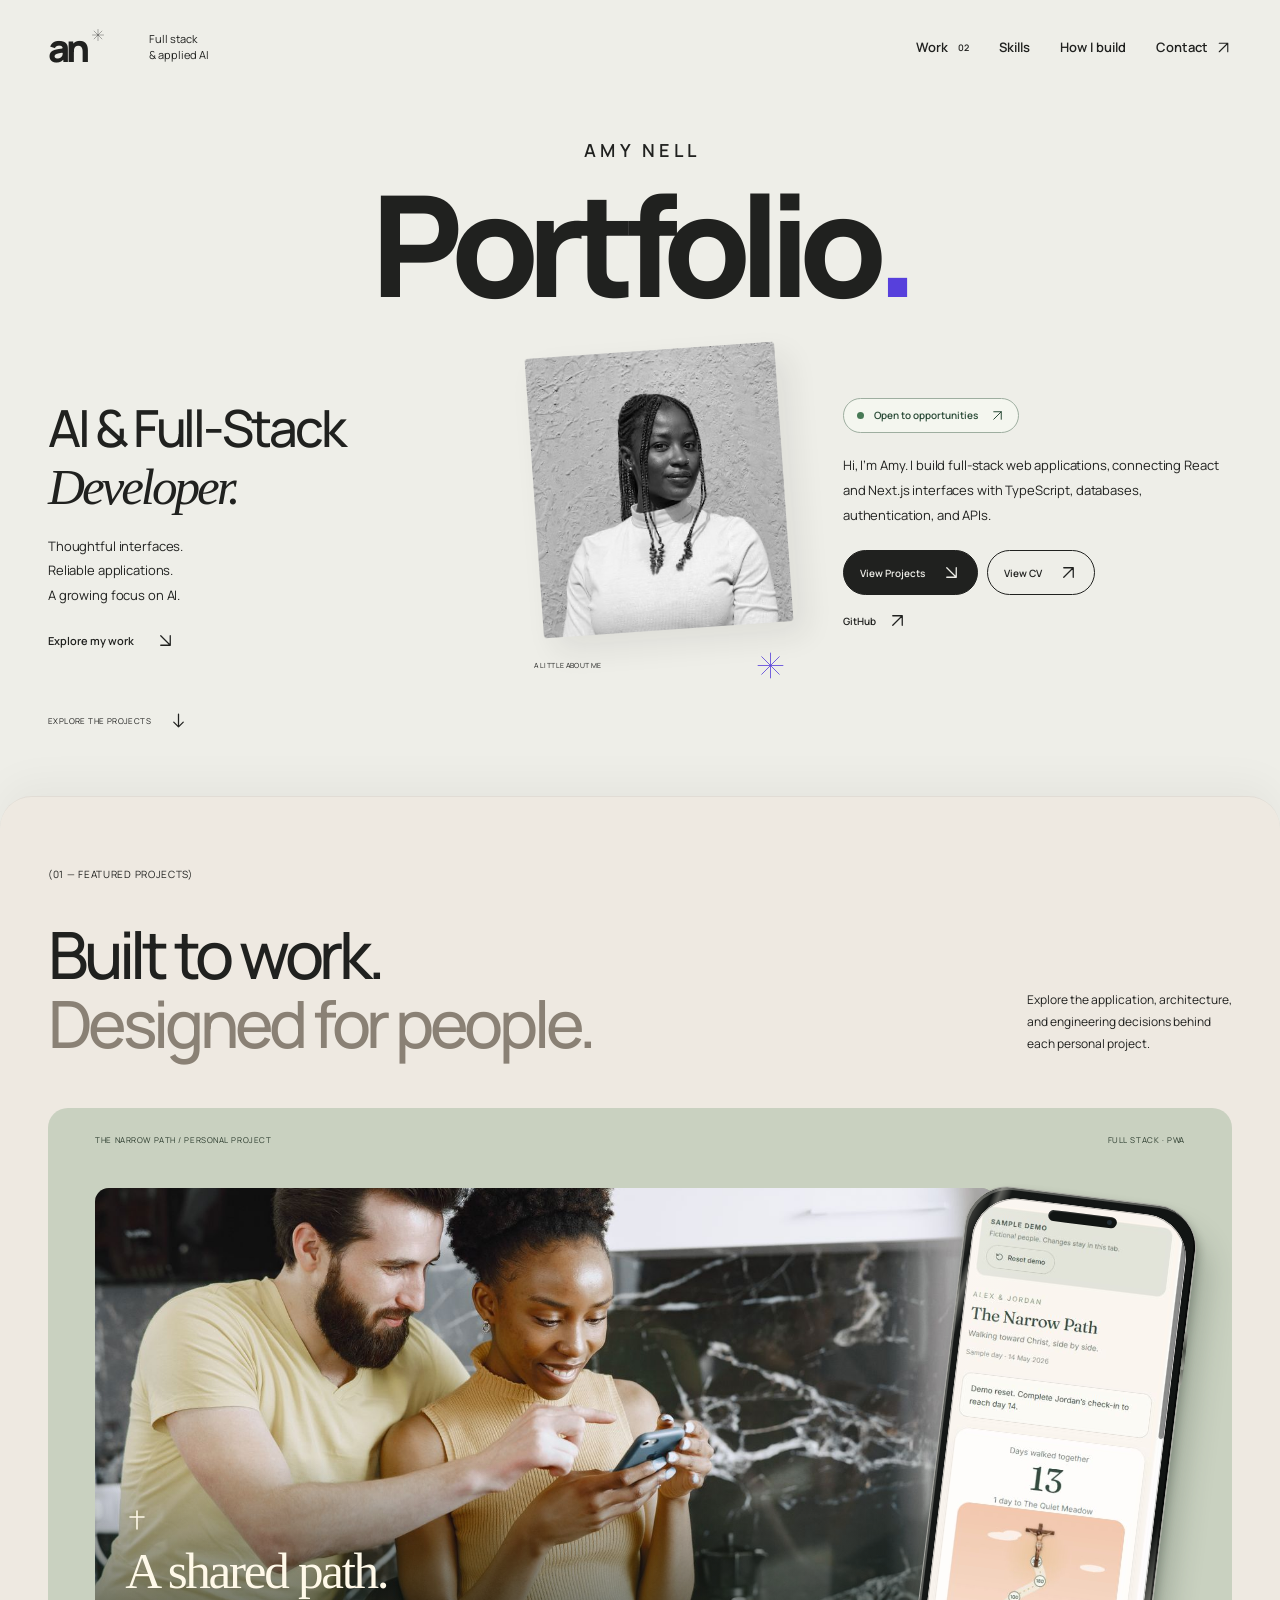
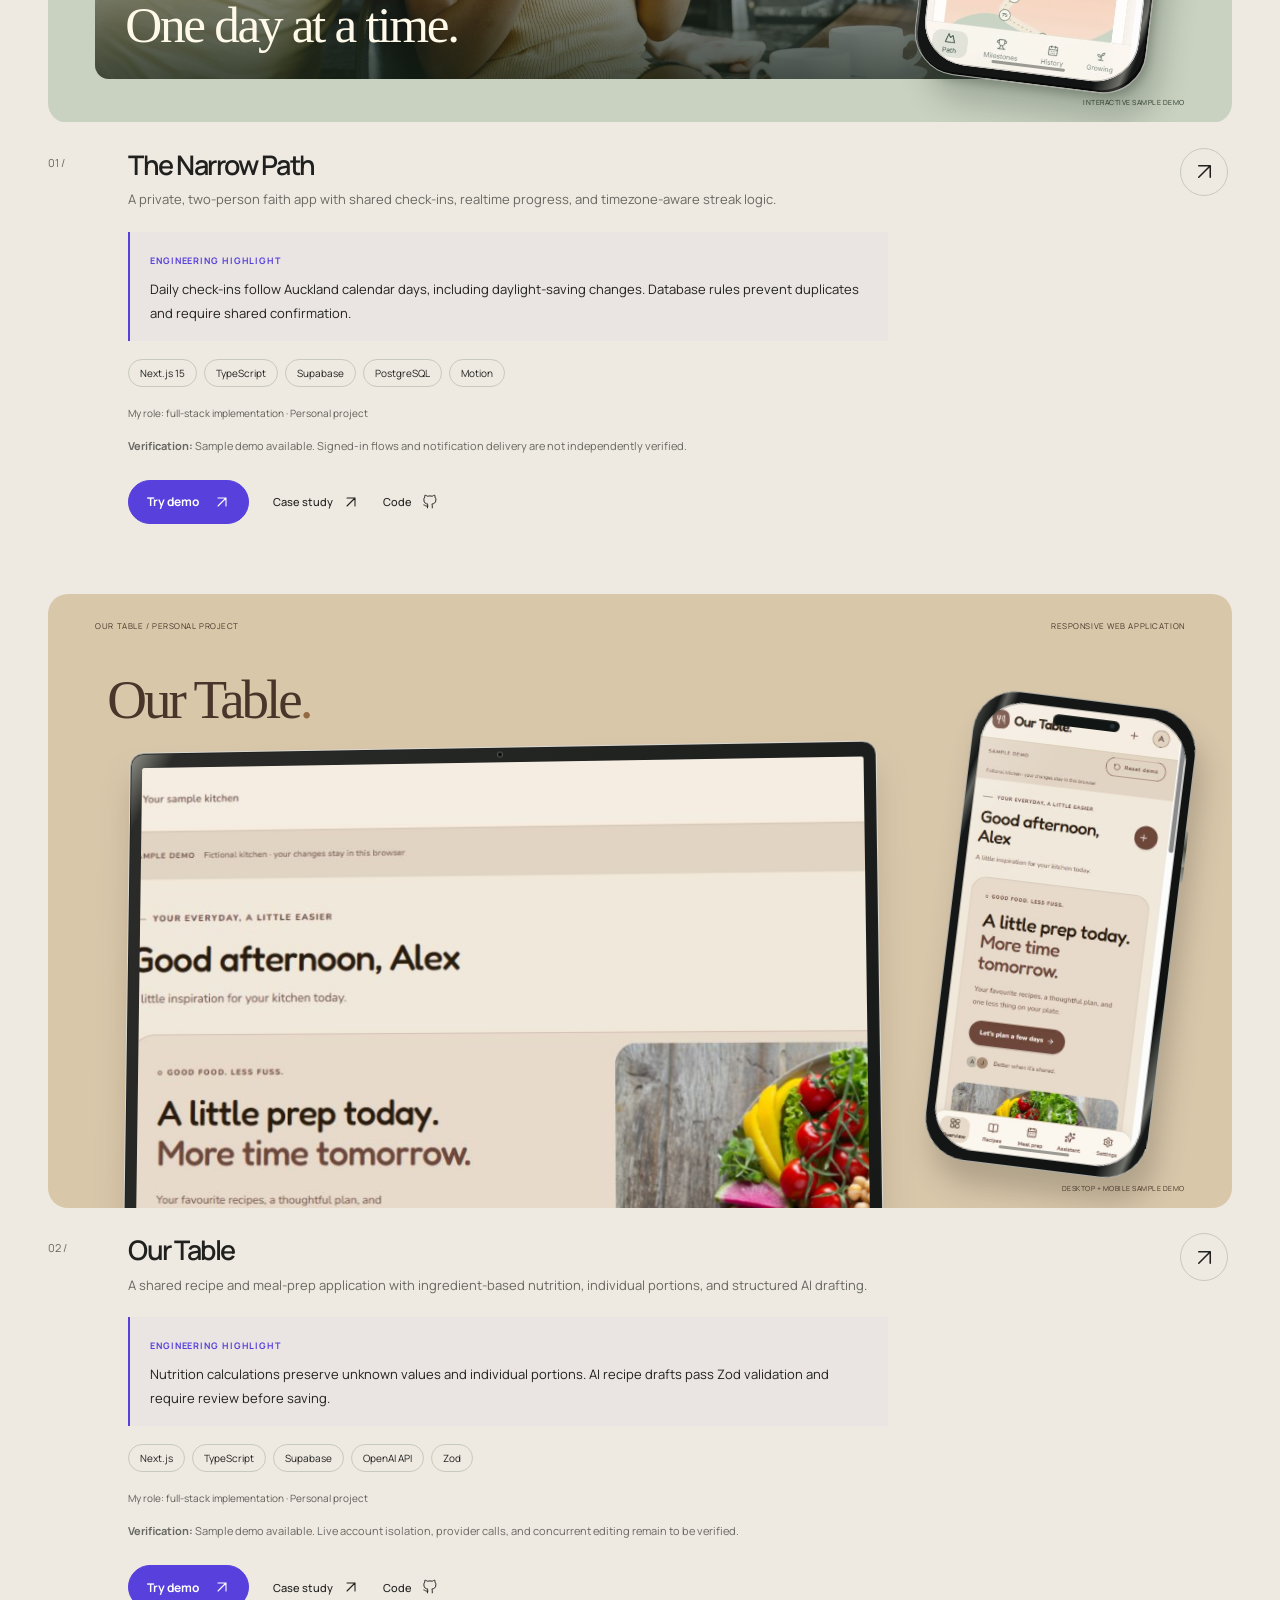
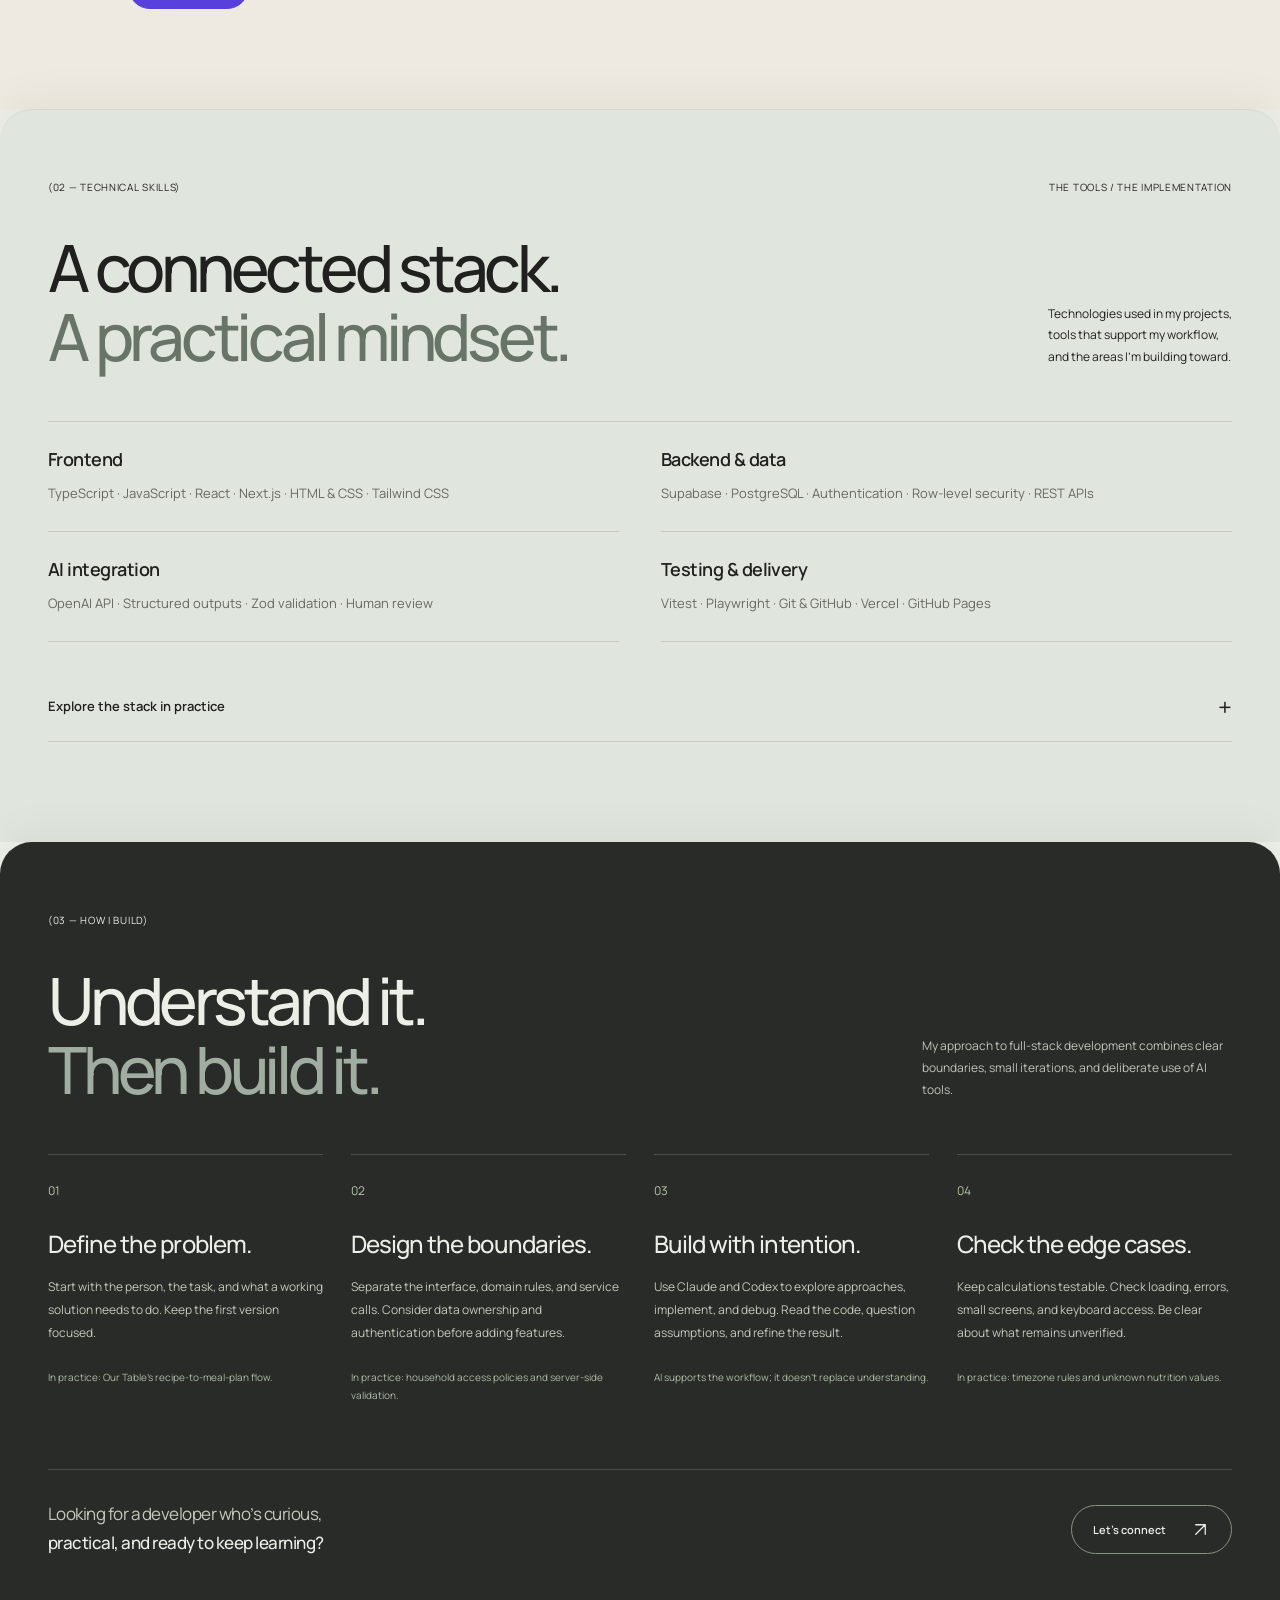
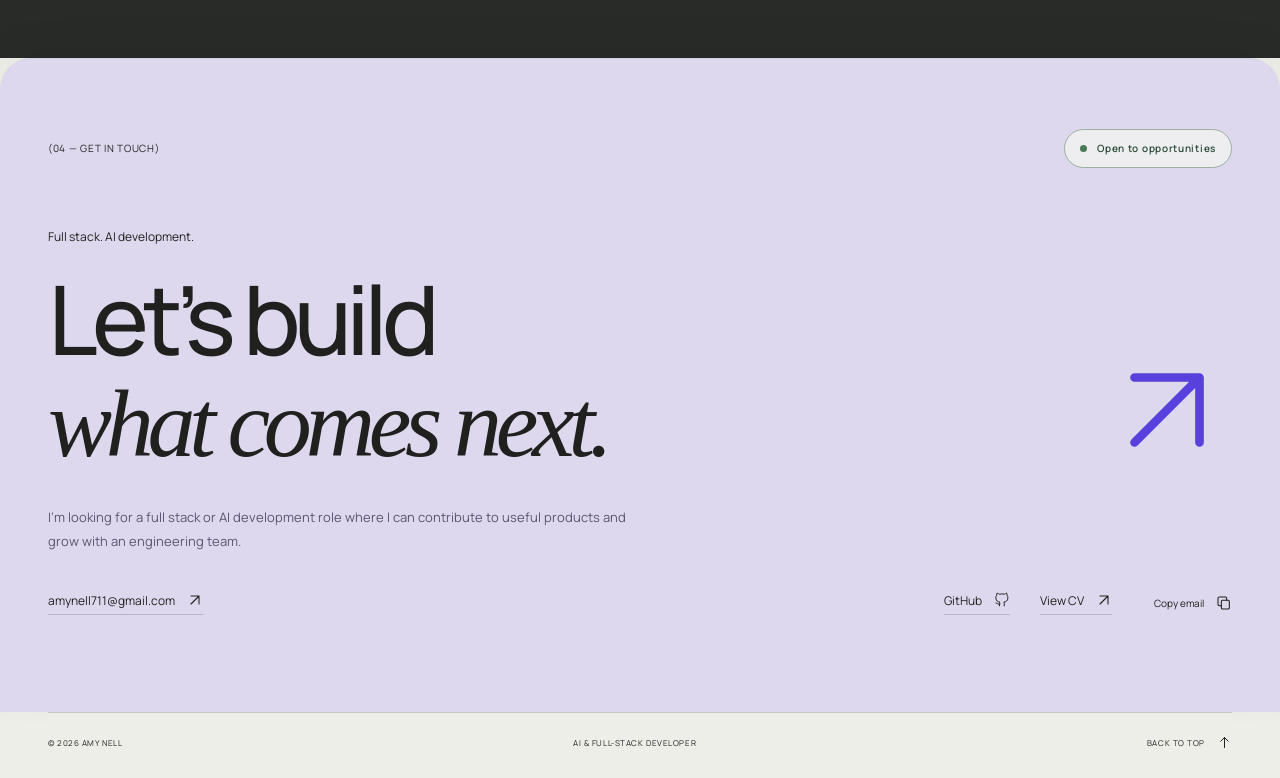
==== commit 51fa4cc5: "Simplify portfolio copy and remove planned healthcare section" ====
--- a/index.html
+++ b/index.html
@@ -3,7 +3,7 @@
 <head>
   <meta charset="UTF-8">
   <meta name="viewport" content="width=device-width, initial-scale=1">
-  <meta name="description" content="Amy Nell — AI-focused full-stack developer and software engineering candidate. Explore real applications, technical case studies, APIs, authentication, databases, and AI-assisted development.">
+  <meta name="description" content="Amy Nell — AI-focused full-stack developer. Explore real applications, technical case studies, APIs, authentication, databases, and AI-assisted development.">
   <meta name="theme-color" content="#eeeee8">
   <meta property="og:title" content="Amy Nell — AI & Full-Stack Developer">
   <meta property="og:description" content="Real applications. Thoughtful engineering. Explore Amy’s full-stack projects, technical decisions, and approach to AI-assisted development.">
@@ -27,7 +27,7 @@
   <div class="progress" aria-hidden="true"></div>
   <header class="header shell">
     <a class="wordmark" href="#home" aria-label="Amy Nell home">an<svg class="brand-star" aria-hidden="true"><use href="assets/icons.svg#star"></use></svg></a>
-    <span class="header-role">Software engineering<br>& applied AI</span>
+    <span class="header-role">Full stack<br>& applied AI</span>
     <nav aria-label="Main navigation"><a href="#work">Work <sup>02</sup></a><a href="#skills">Skills</a><a href="#how-i-build">How I build</a><a href="#contact">Contact <svg class="icon" aria-hidden="true"><use href="assets/icons.svg#arrow-up-right"></use></svg></a></nav>
   </header>
   <main id="main" class="stacked-panels">
@@ -37,12 +37,12 @@
   <div class="hero-bottom">
     <div class="hero-intro" id="about"><h2>AI & Full-Stack<br><em>Developer.</em></h2><p>Thoughtful interfaces.<br>Reliable applications.<br>A growing focus on AI.</p><a class="text-link" href="#work">Explore my work <svg class="icon" aria-hidden="true"><use href="assets/icons.svg#arrow-down-right"></use></svg></a></div>
     <figure class="portrait"><button class="portrait-toggle" type="button" aria-label="Show portrait in colour" aria-pressed="false"><span class="portrait-frame"><img src="assets/amy-nell.jpg" alt="Amy Nell, AI-focused full-stack developer" width="800" height="800" fetchpriority="high"></span></button><figcaption><span>A LITTLE ABOUT ME</span><svg class="asterisk" aria-hidden="true"><use href="assets/icons.svg#star"></use></svg></figcaption></figure>
-    <div class="hero-biography"><a class="status-pill" href="#contact"><span class="status-dot" aria-hidden="true"></span>Open to opportunities <svg class="icon" aria-hidden="true"><use href="assets/icons.svg#arrow-up-right"></use></svg></a><p>Hi, I’m Amy. I build full-stack web applications, connecting React and Next.js interfaces with TypeScript, databases, authentication, and APIs.</p><p class="hero-detail">Explore two personal applications, from shared daily check-ins to recipes, meal planning, and structured AI drafting.</p><div class="hero-actions"><a class="button-primary" href="#work">View Projects <svg class="icon" aria-hidden="true"><use href="assets/icons.svg#arrow-down-right"></use></svg></a><a class="button-outline" href="assets/amy-nell-cv.pdf" target="_blank" rel="noopener">View CV <svg class="icon" aria-hidden="true"><use href="assets/icons.svg#arrow-up-right"></use></svg></a><a class="text-link" href="https://github.com/amahlenell" target="_blank" rel="noopener">GitHub <svg class="icon" aria-hidden="true"><use href="assets/icons.svg#arrow-up-right"></use></svg></a></div></div>
-  </div><div class="hero-foot"><span>IDEA TO IMPLEMENTATION.</span><a href="#work">EXPLORE THE PROJECTS <svg class="icon" aria-hidden="true"><use href="assets/icons.svg#arrow-down"></use></svg></a></div>
+    <div class="hero-biography"><a class="status-pill" href="#contact"><span class="status-dot" aria-hidden="true"></span>Open to opportunities <svg class="icon" aria-hidden="true"><use href="assets/icons.svg#arrow-up-right"></use></svg></a><p>Hi, I’m Amy. I build full-stack web applications, connecting React and Next.js interfaces with TypeScript, databases, authentication, and APIs.</p><div class="hero-actions"><a class="button-primary" href="#work">View Projects <svg class="icon" aria-hidden="true"><use href="assets/icons.svg#arrow-down-right"></use></svg></a><a class="button-outline" href="assets/amy-nell-cv.pdf" target="_blank" rel="noopener">View CV <svg class="icon" aria-hidden="true"><use href="assets/icons.svg#arrow-up-right"></use></svg></a><a class="text-link" href="https://github.com/amahlenell" target="_blank" rel="noopener">GitHub <svg class="icon" aria-hidden="true"><use href="assets/icons.svg#arrow-up-right"></use></svg></a></div></div>
+  </div><div class="hero-foot"><a href="#work">EXPLORE THE PROJECTS <svg class="icon" aria-hidden="true"><use href="assets/icons.svg#arrow-down"></use></svg></a></div>
  </div></section>
 
     <section class="work panel" id="work" aria-labelledby="work-title"><div class="shell">
-      <div class="section-top"><span>(01 — FEATURED PROJECTS)</span><span>REAL APPLICATIONS / TECHNICAL CASE STUDIES</span></div>
+      <div class="section-top"><span>(01 — FEATURED PROJECTS)</span></div>
       <div class="section-heading"><h2 id="work-title">Built to work.<br><span>Designed for people.</span></h2><p>Explore the application, architecture,<br>and engineering decisions behind<br>each personal project.</p></div>
       <article class="project narrow" id="narrow-path">
         <button class="project-visual" data-project="narrow" aria-label="Read The Narrow Path case study"><div class="narrow-cover product-cover">
@@ -81,14 +81,13 @@
     </div></section>
 
     <section class="process panel" id="how-i-build" aria-labelledby="process-title"><div class="shell">
-      <div class="section-top"><span>(03 — HOW I BUILD)</span><span>FROM THE PROBLEM / TO THE DETAILS</span></div>
-      <div class="section-heading"><h2 id="process-title">Understand it.<br><span>Then build it.</span></h2><p>My approach to full-stack development<br>combines clear boundaries, small iterations,<br>and deliberate use of AI tools.</p></div>
+      <div class="section-top"><span>(03 — HOW I BUILD)</span></div>
+      <div class="section-heading"><h2 id="process-title">Understand it.<br><span>Then build it.</span></h2><p>My approach to full-stack development combines clear boundaries, small iterations, and deliberate use of AI tools.</p></div>
       <div class="process-grid"><article><span class="step-number">01</span><h3>Define the problem.</h3><p>Start with the person, the task, and what a working solution needs to do. Keep the first version focused.</p><span class="process-evidence">In practice: Our Table’s recipe-to-meal-plan flow.</span></article><article><span class="step-number">02</span><h3>Design the boundaries.</h3><p>Separate the interface, domain rules, and service calls. Consider data ownership and authentication before adding features.</p><span class="process-evidence">In practice: household access policies and server-side validation.</span></article><article><span class="step-number">03</span><h3>Build with intention.</h3><p>Use Claude and Codex to explore approaches, implement, and debug. Read the code, question assumptions, and refine the result.</p><span class="process-evidence">AI supports the workflow; it doesn’t replace understanding.</span></article><article><span class="step-number">04</span><h3>Check the edge cases.</h3><p>Keep calculations testable. Check loading, errors, small screens, and keyboard access. Be clear about what remains unverified.</p><span class="process-evidence">In practice: timezone rules and unknown nutrition values.</span></article></div>
-      <aside class="exploring" id="up-next" aria-labelledby="exploring-title"><div><span>CURRENTLY EXPLORING</span><h3 id="exploring-title">AI in healthcare</h3><p>An early project direction. The problem, audience, and scope are still being defined; no application has been built.</p></div><button class="text-link" data-project="medical">Read the direction <svg class="icon" aria-hidden="true"><use href="assets/icons.svg#arrow-up-right"></use></svg></button></aside>
       <div class="process-footer"><p>Looking for a developer who’s curious,<br><strong>practical, and ready to keep learning?</strong></p><a class="button-outline" href="#contact">Let’s connect <svg class="icon" aria-hidden="true"><use href="assets/icons.svg#arrow-up-right"></use></svg></a></div>
     </div></section>
     <section class="contact panel" id="contact" aria-labelledby="contact-title"><div class="shell">
-      <div class="section-top"><span>(04 — GET IN TOUCH)</span><a class="status-pill" href="mailto:amynell711@gmail.com"><span class="status-dot" aria-hidden="true"></span>Open to opportunities</a></div><p>Software engineering. Full stack. AI development.</p><a class="contact-title" href="mailto:amynell711@gmail.com"><h2 id="contact-title">Let’s build<br><em>what comes next.</em></h2><svg class="contact-arrow" aria-hidden="true"><use href="assets/icons.svg#arrow-up-right"></use></svg></a><p class="contact-description">I’m looking for a software engineering or AI development role where I can contribute to useful products and grow with an engineering team.</p><div class="contact-links"><a href="mailto:amynell711@gmail.com">amynell711@gmail.com <svg class="icon" aria-hidden="true"><use href="assets/icons.svg#arrow-up-right"></use></svg></a><a href="https://github.com/amahlenell" target="_blank" rel="noopener">GitHub <svg class="icon" aria-hidden="true"><use href="assets/icons.svg#github"></use></svg></a><a href="assets/amy-nell-cv.pdf" target="_blank" rel="noopener">View CV <svg class="icon" aria-hidden="true"><use href="assets/icons.svg#arrow-up-right"></use></svg></a><button id="copy-email" type="button"><span class="copy-label">Copy email</span><svg class="icon" aria-hidden="true"><use href="assets/icons.svg#copy"></use></svg></button></div><p class="copy-status" id="copy-status" role="status"></p>
+      <div class="section-top"><span>(04 — GET IN TOUCH)</span><a class="status-pill" href="mailto:amynell711@gmail.com"><span class="status-dot" aria-hidden="true"></span>Open to opportunities</a></div><p>Full stack. AI development.</p><a class="contact-title" href="mailto:amynell711@gmail.com"><h2 id="contact-title">Let’s build<br><em>what comes next.</em></h2><svg class="contact-arrow" aria-hidden="true"><use href="assets/icons.svg#arrow-up-right"></use></svg></a><p class="contact-description">I’m looking for a full stack or AI development role where I can contribute to useful products and grow with an engineering team.</p><div class="contact-links"><a href="mailto:amynell711@gmail.com">amynell711@gmail.com <svg class="icon" aria-hidden="true"><use href="assets/icons.svg#arrow-up-right"></use></svg></a><a href="https://github.com/amahlenell" target="_blank" rel="noopener">GitHub <svg class="icon" aria-hidden="true"><use href="assets/icons.svg#github"></use></svg></a><a href="assets/amy-nell-cv.pdf" target="_blank" rel="noopener">View CV <svg class="icon" aria-hidden="true"><use href="assets/icons.svg#arrow-up-right"></use></svg></a><button id="copy-email" type="button"><span class="copy-label">Copy email</span><svg class="icon" aria-hidden="true"><use href="assets/icons.svg#copy"></use></svg></button></div><p class="copy-status" id="copy-status" role="status"></p>
     </div></section>
   </main>
   <footer class="shell"><span>© <span id="year">2026</span> AMY NELL</span><span>AI & FULL-STACK DEVELOPER</span><a href="#home">BACK TO TOP <svg class="icon" aria-hidden="true"><use href="assets/icons.svg#arrow-up"></use></svg></a></footer>
